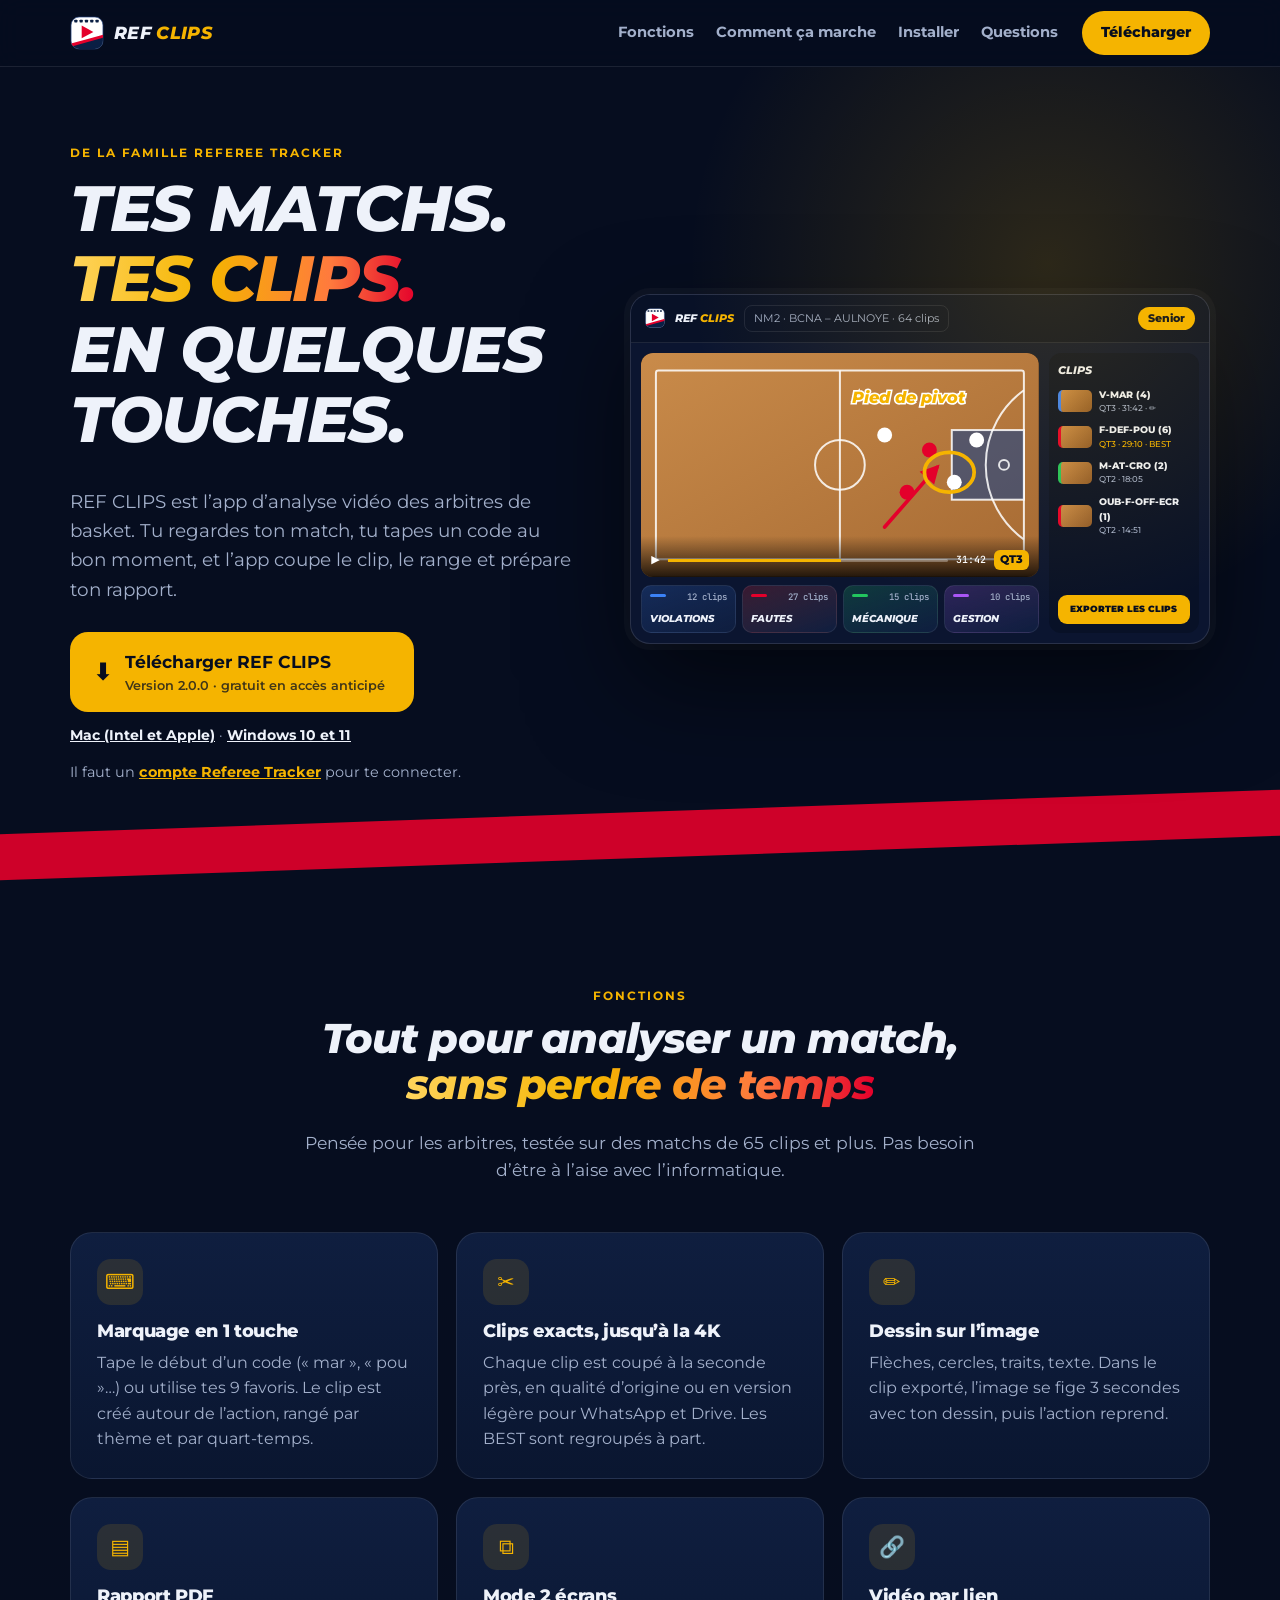
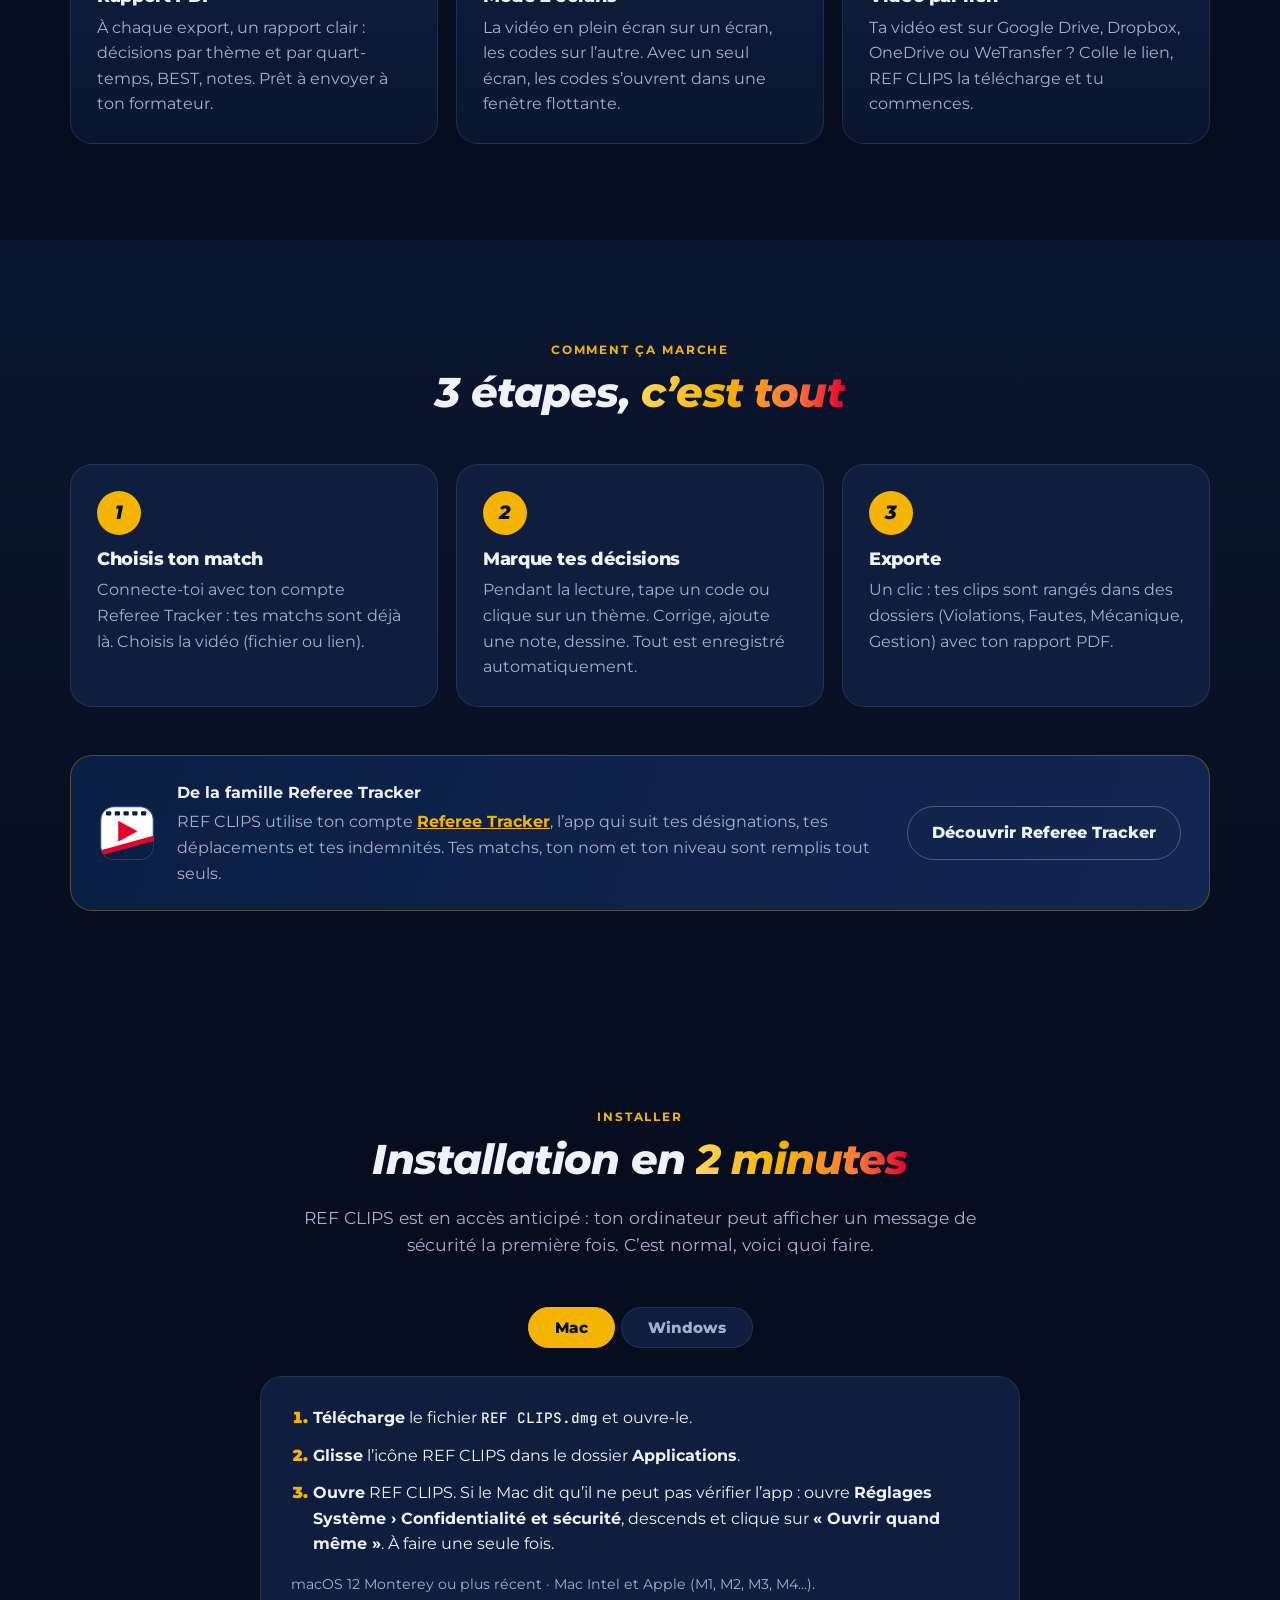
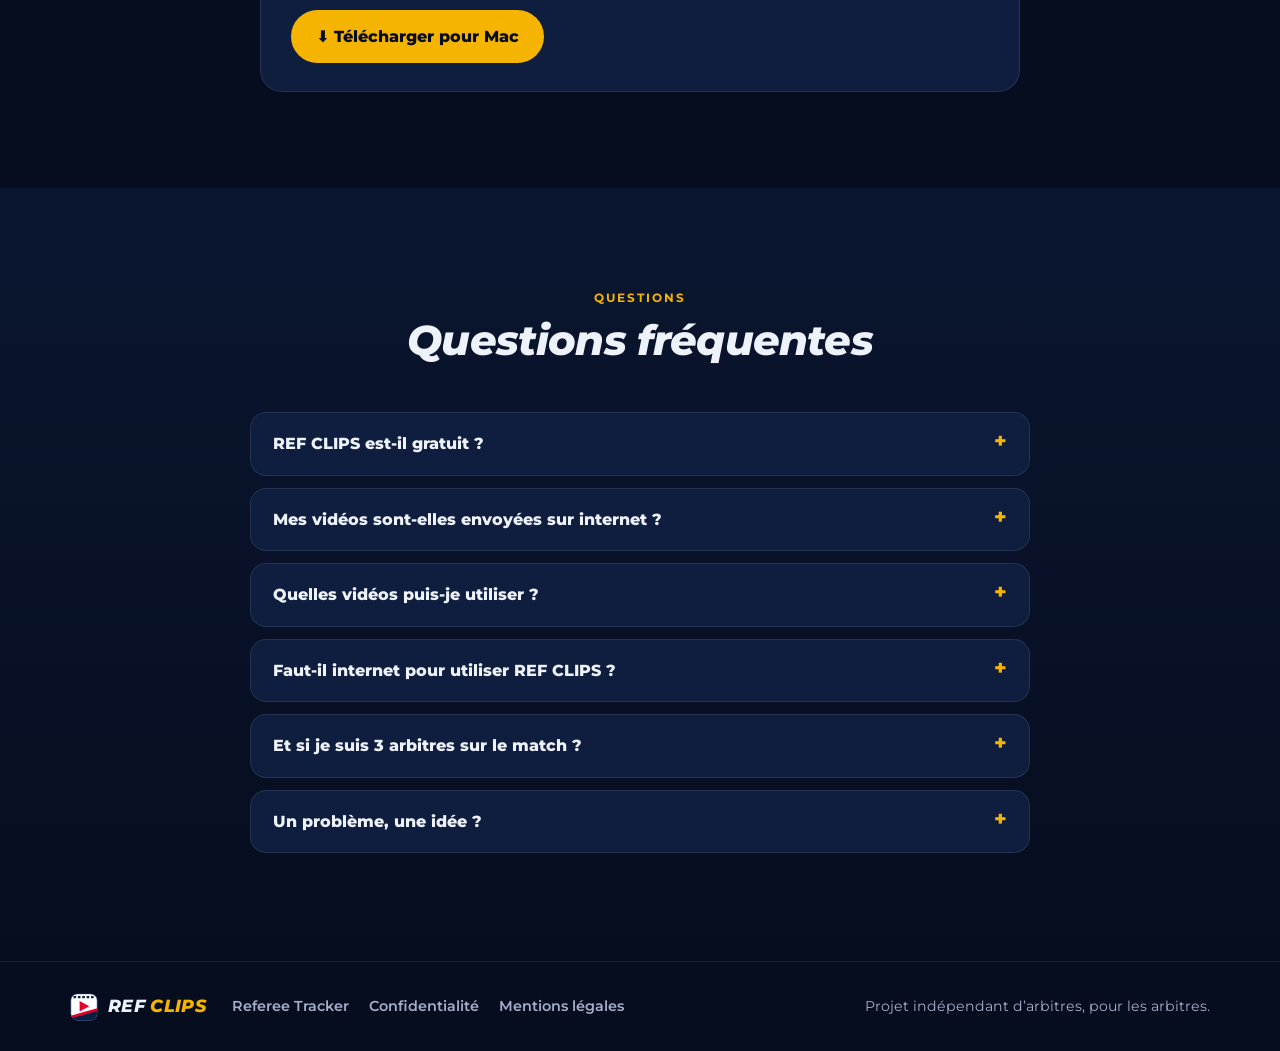
==== index.html @ b85946f3 "Site clips.referee-tracker.fr : présentation, téléchargement, aide à l'installation, questions Page " ====
<!doctype html>
<html lang="fr">
<head>
<meta charset="utf-8">
<meta name="viewport" content="width=device-width, initial-scale=1">
<title>REF CLIPS — l’analyse vidéo des arbitres de basket</title>
<meta name="description" content="REF CLIPS : l’app d’analyse vidéo pour les arbitres de basket. Marque tes décisions en quelques touches, coupe des clips exacts, dessine sur l’image et crée ton rapport PDF. Mac et Windows.">
<meta name="theme-color" content="#060D1F">
<link rel="canonical" href="https://clips.referee-tracker.fr/">
<link rel="icon" href="img/favicon-32.png" sizes="32x32" type="image/png">
<link rel="apple-touch-icon" href="img/icon-256.png">
<meta property="og:type" content="website">
<meta property="og:title" content="REF CLIPS — l’analyse vidéo des arbitres de basket">
<meta property="og:description" content="Marque tes décisions, coupe des clips exacts, dessine sur l’image, crée ton rapport PDF. Pour Mac et Windows.">
<meta property="og:url" content="https://clips.referee-tracker.fr/">
<meta property="og:image" content="https://clips.referee-tracker.fr/img/og.jpg">
<meta property="og:locale" content="fr_FR">
<meta name="twitter:card" content="summary_large_image">
<link rel="preload" href="fonts/montserrat-latin-900-normal.woff2" as="font" type="font/woff2" crossorigin>
<link rel="stylesheet" href="fonts/fonts.css">
<link rel="stylesheet" href="site.css?v=1">
<script type="application/ld+json">
{"@context":"https://schema.org","@type":"SoftwareApplication","name":"REF CLIPS","operatingSystem":"macOS 12+, Windows 10+","applicationCategory":"SportsApplication",
 "description":"Application d’analyse vidéo pour les arbitres de basket : marquage des décisions, clips, dessin sur l’image, rapport PDF.",
 "url":"https://clips.referee-tracker.fr/","publisher":{"@type":"Organization","name":"Referee Tracker","url":"https://www.referee-tracker.fr/"}}
</script>
</head>
<body>
<a class="skip" href="#contenu">Aller au contenu</a>

<header class="top">
  <div class="wrap top-in">
    <a class="brand" href="#"><img src="img/badge.svg" alt="" width="34" height="34"><span>REF <b>CLIPS</b></span></a>
    <nav class="nav" aria-label="Menu">
      <a href="#fonctions">Fonctions</a><a href="#comment">Comment ça marche</a><a href="#installer">Installer</a><a href="#questions">Questions</a>
    </nav>
    <a class="btn sm gold" href="#telecharger">Télécharger</a>
  </div>
</header>

<main id="contenu">
  <!-- Héros -->
  <section class="hero">
    <div class="wrap hero-in">
      <div class="hero-txt">
        <span class="eyebrow">De la famille Referee Tracker</span>
        <h1>Tes matchs.<br><span class="grad">Tes clips.</span><br>En quelques touches.</h1>
        <p class="lead">REF CLIPS est l’app d’analyse vidéo des arbitres de basket. Tu regardes ton match, tu tapes un code au bon moment, et l’app coupe le clip, le range et prépare ton rapport.</p>
        <div class="cta" id="telecharger">
          <a class="btn gold big" data-dl="auto" href="#installer"><span class="ico" data-os-ico>⬇</span><span><b data-os-label>Télécharger REF CLIPS</b><small data-os-sub>Mac et Windows · gratuit en accès anticipé</small></span></a>
          <div class="cta-alt"><a data-dl="mac" href="#installer">Mac (Intel et Apple)</a> · <a data-dl="win" href="#installer">Windows 10 et 11</a></div>
        </div>
        <p class="note">Il faut un <a href="https://www.referee-tracker.fr/" rel="noopener">compte Referee Tracker</a> pour te connecter.</p>
      </div>

      <!-- Aperçu de l'app (illustration en HTML, pas une capture) -->
      <div class="mock" aria-hidden="true">
        <div class="mk-bar"><img src="img/badge.svg" alt=""><b>REF <i>CLIPS</i></b><span class="mk-sel">NM2 · BCNA – AULNOYE · 64 clips</span><span class="grow"></span><span class="mk-lvl">Senior</span></div>
        <div class="mk-body">
          <div class="mk-left">
            <div class="mk-video">
              <svg viewBox="0 0 320 180" class="court">
                <defs><linearGradient id="parquet" x1="0" x2="1" y1="0" y2="1"><stop offset="0" stop-color="#C98B4A"/><stop offset="1" stop-color="#A66A33"/></linearGradient></defs>
                <rect width="320" height="180" fill="url(#parquet)"/>
                <g fill="none" stroke="#fff" stroke-opacity=".85" stroke-width="1.6">
                  <rect x="12" y="14" width="296" height="152" rx="2"/><line x1="160" y1="14" x2="160" y2="166"/><circle cx="160" cy="90" r="20"/>
                  <rect x="250" y="62" width="58" height="56" fill="#0A3D8F" fill-opacity=".55"/><path d="M308 30 A 74 74 0 0 0 308 150"/><circle cx="292" cy="90" r="4"/>
                </g>
                <g class="players"><circle cx="232" cy="78" r="6" fill="#E4002B"/><circle cx="252" cy="104" r="6" fill="#fff"/><circle cx="214" cy="112" r="6" fill="#E4002B"/><circle cx="270" cy="70" r="6" fill="#fff"/><circle cx="196" cy="66" r="6" fill="#fff"/></g>
                <g class="drawing" fill="none" stroke-linecap="round" stroke-width="3">
                  <path d="M196 140 L238 92" stroke="#E4002B"/><path d="M238 92 l-3 11 l-8 -7 z" fill="#E4002B" stroke="#E4002B"/>
                  <ellipse cx="248" cy="96" rx="20" ry="16" stroke="#F5B400"/>
                </g>
                <text x="170" y="40" class="mk-txt">Pied de pivot</text>
              </svg>
              <div class="mk-ctrl"><span>▶</span><i><b></b></i><span class="mono">31:42</span><span class="mk-qt">QT3</span></div>
            </div>
            <div class="mk-tiles">
              <div style="--c:#3B82F6"><small>12 clips</small>VIOLATIONS</div><div style="--c:#E4002B"><small>27 clips</small>FAUTES</div>
              <div style="--c:#22C55E"><small>15 clips</small>MÉCANIQUE</div><div style="--c:#A855F7"><small>10 clips</small>GESTION</div>
            </div>
          </div>
          <div class="mk-clips">
            <b>CLIPS</b>
            <div class="mk-clip"><i style="--c:#3B82F6"></i><span>V-MAR (4)<small>QT3 · 31:42 · ✏</small></span></div>
            <div class="mk-clip best"><i style="--c:#E4002B"></i><span>F-DEF-POU (6)<small>QT3 · 29:10 · BEST</small></span></div>
            <div class="mk-clip"><i style="--c:#22C55E"></i><span>M-AT-CRO (2)<small>QT2 · 18:05</small></span></div>
            <div class="mk-clip"><i style="--c:#E4002B"></i><span>OUB-F-OFF-ECR (1)<small>QT2 · 14:51</small></span></div>
            <div class="mk-exp">EXPORTER LES CLIPS</div>
          </div>
        </div>
      </div>
    </div>
  </section>

  <!-- Fonctions -->
  <section id="fonctions">
    <div class="wrap">
      <div class="head c"><span class="eyebrow">Fonctions</span><h2>Tout pour analyser un match, <span class="grad">sans perdre de temps</span></h2>
        <p>Pensée pour les arbitres, testée sur des matchs de 65 clips et plus. Pas besoin d’être à l’aise avec l’informatique.</p></div>
      <div class="grid">
        <article class="feat"><span class="fi">⌨</span><h3>Marquage en 1 touche</h3><p>Tape le début d’un code (« mar », « pou »…) ou utilise tes 9 favoris. Le clip est créé autour de l’action, rangé par thème et par quart-temps.</p></article>
        <article class="feat"><span class="fi">✂</span><h3>Clips exacts, jusqu’à la 4K</h3><p>Chaque clip est coupé à la seconde près, en qualité d’origine ou en version légère pour WhatsApp et Drive. Les BEST sont regroupés à part.</p></article>
        <article class="feat"><span class="fi">✏</span><h3>Dessin sur l’image</h3><p>Flèches, cercles, traits, texte. Dans le clip exporté, l’image se fige 3 secondes avec ton dessin, puis l’action reprend.</p></article>
        <article class="feat"><span class="fi">▤</span><h3>Rapport PDF</h3><p>À chaque export, un rapport clair : décisions par thème et par quart-temps, BEST, notes. Prêt à envoyer à ton formateur.</p></article>
        <article class="feat"><span class="fi">⧉</span><h3>Mode 2 écrans</h3><p>La vidéo en plein écran sur un écran, les codes sur l’autre. Avec un seul écran, les codes s’ouvrent dans une fenêtre flottante.</p></article>
        <article class="feat"><span class="fi">🔗</span><h3>Vidéo par lien</h3><p>Ta vidéo est sur Google Drive, Dropbox, OneDrive ou WeTransfer ? Colle le lien, REF CLIPS la télécharge et tu commences.</p></article>
      </div>
    </div>
  </section>

  <!-- Comment ça marche -->
  <section id="comment" class="alt">
    <div class="wrap">
      <div class="head c"><span class="eyebrow">Comment ça marche</span><h2>3 étapes, <span class="grad">c’est tout</span></h2></div>
      <ol class="steps">
        <li><b>1</b><h3>Choisis ton match</h3><p>Connecte-toi avec ton compte Referee Tracker : tes matchs sont déjà là. Choisis la vidéo (fichier ou lien).</p></li>
        <li><b>2</b><h3>Marque tes décisions</h3><p>Pendant la lecture, tape un code ou clique sur un thème. Corrige, ajoute une note, dessine. Tout est enregistré automatiquement.</p></li>
        <li><b>3</b><h3>Exporte</h3><p>Un clic : tes clips sont rangés dans des dossiers (Violations, Fautes, Mécanique, Gestion) avec ton rapport PDF.</p></li>
      </ol>
      <div class="rt-band">
        <img src="img/badge.svg" alt="">
        <div><b>De la famille Referee Tracker</b><p>REF CLIPS utilise ton compte <a href="https://www.referee-tracker.fr/" rel="noopener">Referee Tracker</a>, l’app qui suit tes désignations, tes déplacements et tes indemnités. Tes matchs, ton nom et ton niveau sont remplis tout seuls.</p></div>
        <a class="btn line" href="https://www.referee-tracker.fr/" rel="noopener">Découvrir Referee Tracker</a>
      </div>
    </div>
  </section>

  <!-- Installer -->
  <section id="installer">
    <div class="wrap">
      <div class="head c"><span class="eyebrow">Installer</span><h2>Installation en <span class="grad">2 minutes</span></h2>
        <p>REF CLIPS est en accès anticipé : ton ordinateur peut afficher un message de sécurité la première fois. C’est normal, voici quoi faire.</p></div>
      <div class="os-tabs" role="tablist">
        <button role="tab" data-os="mac" class="on">Mac</button><button role="tab" data-os="win">Windows</button>
      </div>
      <div class="os-pane" data-pane="mac">
        <ol class="howto">
          <li><b>Télécharge</b> le fichier <span class="mono">REF CLIPS.dmg</span> et ouvre-le.</li>
          <li><b>Glisse</b> l’icône REF CLIPS dans le dossier <b>Applications</b>.</li>
          <li><b>Ouvre</b> REF CLIPS. Si le Mac dit qu’il ne peut pas vérifier l’app : ouvre <b>Réglages Système › Confidentialité et sécurité</b>, descends et clique sur <b>« Ouvrir quand même »</b>. À faire une seule fois.</li>
        </ol>
        <p class="muted small">macOS 12 Monterey ou plus récent · Mac Intel et Apple (M1, M2, M3, M4…).</p>
        <a class="btn gold" data-dl="mac" href="#installer">⬇ Télécharger pour Mac</a>
      </div>
      <div class="os-pane" data-pane="win" hidden>
        <ol class="howto">
          <li><b>Télécharge</b> le fichier <span class="mono">REF CLIPS Setup.exe</span> et ouvre-le.</li>
          <li>Si Windows affiche <b>« Windows a protégé votre ordinateur »</b> : clique sur <b>Informations complémentaires</b>, puis <b>Exécuter quand même</b>.</li>
          <li>L’installation se fait toute seule. REF CLIPS apparaît sur ton bureau.</li>
        </ol>
        <p class="muted small">Windows 10 et 11 (64 bits).</p>
        <a class="btn gold" data-dl="win" href="#installer">⬇ Télécharger pour Windows</a>
      </div>
    </div>
  </section>

  <!-- Questions -->
  <section id="questions" class="alt">
    <div class="wrap narrow">
      <div class="head c"><span class="eyebrow">Questions</span><h2>Questions fréquentes</h2></div>
      <details><summary>REF CLIPS est-il gratuit ?</summary><p>Oui, pendant l’accès anticipé, pour tous les arbitres qui ont un compte Referee Tracker.</p></details>
      <details><summary>Mes vidéos sont-elles envoyées sur internet ?</summary><p>Non. Tes vidéos, tes clips, tes notes et tes rapports restent sur ton ordinateur. Si tu l’acceptes, REF CLIPS envoie seulement des statistiques d’utilisation (temps, nombre de clips, version…) pour améliorer l’app. Tout est détaillé dans la <a href="https://app.referee-tracker.fr/confidentialite.html" rel="noopener">politique de confidentialité</a>.</p></details>
      <details><summary>Quelles vidéos puis-je utiliser ?</summary><p>Les fichiers des caméras, téléphones et plateformes de captation (MP4, MOV, MTS, AVI…), même en 4K, et les liens Google Drive, Dropbox, OneDrive, WeTransfer ou les liens directs. Un match en plusieurs fichiers fonctionne aussi. YouTube ne permet pas de télécharger ses vidéos : demande le fichier au club.</p></details>
      <details><summary>Faut-il internet pour utiliser REF CLIPS ?</summary><p>Seulement pour te connecter et télécharger une vidéo par lien. L’analyse et l’export marchent hors ligne.</p></details>
      <details><summary>Et si je suis 3 arbitres sur le match ?</summary><p>Dans les réglages, choisis « 3 arbitres » : les codes de l’arbitre AC et le triple coup de sifflet apparaissent. Tu peux aussi indiquer quel arbitre est concerné par chaque clip.</p></details>
      <details><summary>Un problème, une idée ?</summary><p>Dans REF CLIPS, menu <b>⋯ › Signaler un problème</b> : ton message arrive directement à l’équipe.</p></details>
    </div>
  </section>
</main>

<footer class="foot">
  <div class="wrap foot-in">
    <div class="brand"><img src="img/badge.svg" alt="" width="28" height="28"><span>REF <b>CLIPS</b></span></div>
    <nav aria-label="Liens">
      <a href="https://www.referee-tracker.fr/" rel="noopener">Referee Tracker</a>
      <a href="https://app.referee-tracker.fr/confidentialite.html" rel="noopener">Confidentialité</a>
      <a href="https://app.referee-tracker.fr/mentions-legales.html" rel="noopener">Mentions légales</a>
    </nav>
    <span class="muted small">Projet indépendant d’arbitres, pour les arbitres.</span>
  </div>
</footer>
<script src="site.js?v=1"></script>
</body>
</html>
---- fonts/fonts.css ----
/* Polices embarquées : l'app fonctionne hors ligne. Montserrat + JetBrains Mono (licence OFL). */
@font-face{font-family:"Montserrat";font-weight:400;font-display:swap;src:url("montserrat-latin-400-normal.woff2") format("woff2")}
@font-face{font-family:"Montserrat";font-weight:500;font-display:swap;src:url("montserrat-latin-500-normal.woff2") format("woff2")}
@font-face{font-family:"Montserrat";font-weight:600;font-display:swap;src:url("montserrat-latin-600-normal.woff2") format("woff2")}
@font-face{font-family:"Montserrat";font-weight:700;font-display:swap;src:url("montserrat-latin-700-normal.woff2") format("woff2")}
@font-face{font-family:"Montserrat";font-weight:800;font-display:swap;src:url("montserrat-latin-800-normal.woff2") format("woff2")}
@font-face{font-family:"JetBrains Mono";font-weight:500;font-display:swap;src:url("jetbrains-mono-latin-500-normal.woff2") format("woff2")}
@font-face{font-family:"Montserrat";font-weight:900;font-display:swap;src:url("montserrat-latin-900-normal.woff2") format("woff2")}
@font-face{font-family:"Montserrat";font-style:italic;font-weight:800 900;font-display:swap;src:url("montserrat-latin-800-italic.woff2") format("woff2")}
---- site.css ----
/* REF CLIPS — site. Même univers que Referee Tracker (Famille RT) : fond nuit, or, rouge, Montserrat. Vanilla CSS. */
:root{
  --bg:#060D1F;--bg2:#0A1630;--card:#0F1E3F;--card2:#132650;--line:rgba(255,255,255,.09);
  --text:#EEF2FA;--muted:#A3B0CB;--gold:#F5B400;--gold2:#FFD45C;--red:#E4002B;
  --font:"Montserrat",system-ui,-apple-system,"Segoe UI",Roboto,sans-serif;--mono:"JetBrains Mono",ui-monospace,Menlo,monospace;
  --max:1180px;--r:22px;color-scheme:dark
}
*{box-sizing:border-box}
html{scroll-behavior:smooth;-webkit-text-size-adjust:100%}
body{margin:0;background:var(--bg);color:var(--text);font:400 16px/1.6 var(--font);overflow-x:hidden}
img{max-width:100%;display:block}
a{color:inherit}
:focus-visible{outline:3px solid var(--gold);outline-offset:3px;border-radius:6px}
.skip{position:absolute;left:-999px;top:8px;background:var(--gold);color:#000;padding:8px 14px;border-radius:8px;z-index:99}
.skip:focus{left:8px}
.wrap{max-width:var(--max);margin:0 auto;padding:0 20px}
.wrap.narrow{max-width:820px}
.eyebrow{display:inline-block;font:700 12px/1 var(--font);letter-spacing:.16em;text-transform:uppercase;color:var(--gold);margin-bottom:14px}
h1,h2,h3{line-height:1.1;margin:0 0 .5em;letter-spacing:-.02em}
h1{font-size:clamp(2.3rem,5vw,4rem);font-weight:900;font-style:italic;text-transform:uppercase}
h2{font-size:clamp(1.7rem,3.6vw,2.6rem);font-weight:900;font-style:italic}
h3{font-size:1.12rem;font-weight:800}
p{margin:0 0 1em}
.muted{color:var(--muted)}.small{font-size:.88rem}.mono{font-family:var(--mono);font-size:.9em}
.grad{background:linear-gradient(92deg,var(--gold2),var(--gold) 40%,#FF7A3D 75%,var(--red));-webkit-background-clip:text;background-clip:text;color:transparent}
section{padding:96px 0;position:relative}
section.alt{background:linear-gradient(180deg,var(--bg2),var(--bg))}
.head{max-width:720px;margin-bottom:48px}
.head.c{margin-inline:auto;text-align:center}
.head p{color:var(--muted);font-size:1.08rem}
.grow{flex:1}

/* boutons */
.btn{display:inline-flex;align-items:center;gap:12px;border-radius:999px;padding:13px 24px;font-weight:800;text-decoration:none;border:1px solid transparent;transition:transform .15s,filter .15s,border-color .15s}
.btn:hover{transform:translateY(-1px);filter:brightness(1.06)}
.btn.gold{background:var(--gold);color:#060D1F}
.btn.line{border-color:rgba(255,255,255,.25)}.btn.line:hover{border-color:var(--gold)}
.btn.sm{padding:9px 18px;font-size:.9rem}
.btn.big{padding:15px 28px 15px 22px;border-radius:18px;text-align:left}
.btn.big .ico{font-size:1.5rem}
.btn.big b{display:block;font-size:1.08rem}.btn.big small{display:block;font-weight:600;font-size:.8rem;opacity:.75}

/* en-tête */
.top{position:sticky;top:0;z-index:20;background:rgba(6,13,31,.82);backdrop-filter:blur(12px);border-bottom:1px solid var(--line)}
.top-in{display:flex;align-items:center;gap:24px;height:66px}
.brand{display:flex;align-items:center;gap:10px;text-decoration:none;font-weight:900;font-style:italic;font-size:1.1rem;letter-spacing:.02em}
.brand b{color:var(--gold)}
.nav{display:flex;gap:22px;margin-left:auto}
.nav a{text-decoration:none;color:var(--muted);font-weight:700;font-size:.92rem}.nav a:hover{color:var(--text)}

/* héros */
.hero{padding:72px 0 88px;overflow:hidden}
.hero::before{content:"";position:absolute;inset:-20% -10% auto auto;width:720px;height:720px;background:radial-gradient(closest-side,rgba(245,180,0,.16),transparent);pointer-events:none}
.hero::after{content:"";position:absolute;left:-10%;right:-10%;bottom:28px;height:46px;background:var(--red);transform:rotate(-2deg);opacity:.9;z-index:-1}
.hero-in{display:grid;grid-template-columns:1fr 1.15fr;gap:56px;align-items:center}
.lead{font-size:1.15rem;color:var(--muted);max-width:540px}
.cta{margin:28px 0 14px}
.cta-alt{margin-top:12px;font-size:.88rem;color:var(--muted)}.cta-alt a{color:var(--text);font-weight:700}
.note{font-size:.9rem;color:var(--muted)}.note a{color:var(--gold);font-weight:700}

/* aperçu de l'app */
.mock{background:#0B1530;border:1px solid rgba(255,255,255,.12);border-radius:20px;box-shadow:0 40px 100px rgba(0,0,0,.55),0 0 0 6px rgba(255,255,255,.03);overflow:hidden;font-size:11px}
.mk-bar{display:flex;align-items:center;gap:10px;padding:10px 14px;border-bottom:1px solid var(--line);background:#081127}
.mk-bar img{width:20px;height:20px}.mk-bar b{font-style:italic;font-weight:900}.mk-bar b i{color:var(--gold)}
.mk-sel{border:1px solid var(--line);border-radius:8px;padding:4px 9px;color:var(--muted);white-space:nowrap}
.mk-lvl{background:var(--gold);color:#060D1F;font-weight:800;border-radius:999px;padding:3px 10px}
.mk-body{display:grid;grid-template-columns:1fr 150px;gap:10px;padding:10px}
.mk-video{position:relative;border-radius:12px;overflow:hidden;background:#000}
.court{display:block;width:100%;height:auto}
.mk-txt{font:italic 900 13px var(--font);fill:#F5B400;stroke:#fff;stroke-width:2.6px;paint-order:stroke}
.drawing path:first-child{stroke-dasharray:70;stroke-dashoffset:70;animation:trace 1.2s .6s ease forwards}
.drawing ellipse{stroke-dasharray:120;stroke-dashoffset:120;animation:trace 1s 1.6s ease forwards}
.drawing path:last-child,.mk-txt{opacity:0;animation:show .3s 1.7s forwards}
@keyframes trace{to{stroke-dashoffset:0}}@keyframes show{to{opacity:1}}
.mk-ctrl{position:absolute;left:0;right:0;bottom:0;display:flex;align-items:center;gap:8px;padding:14px 10px 7px;background:linear-gradient(transparent,rgba(0,0,0,.8));color:#fff}
.mk-ctrl i{flex:1;height:3px;background:rgba(255,255,255,.3);border-radius:2px}.mk-ctrl i b{display:block;width:62%;height:100%;background:var(--gold)}
.mk-qt{background:var(--gold);color:#060D1F;font-weight:800;border-radius:6px;padding:1px 6px}
.mk-tiles{display:grid;grid-template-columns:repeat(4,1fr);gap:6px;margin-top:8px}
.mk-tiles div{background:linear-gradient(160deg,color-mix(in srgb,var(--c) 22%,transparent),var(--card));border:1px solid rgba(255,255,255,.08);border-radius:10px;padding:8px;font-weight:900;font-style:italic;font-size:10px;line-height:1.1}
.mk-tiles small{display:block;font:500 9px var(--mono);color:var(--muted);font-style:normal;margin-bottom:10px;text-align:right}
.mk-tiles div::before{content:"";display:block;width:16px;height:3px;border-radius:2px;background:var(--c);margin-bottom:-6px}
.mk-clips{background:#081127;border-radius:12px;padding:9px;display:flex;flex-direction:column;gap:7px}
.mk-clips>b{font-style:italic;font-weight:900}
.mk-clip{display:flex;gap:7px;align-items:center;font-weight:800;font-size:9.5px}
.mk-clip i{width:34px;height:22px;border-radius:5px;background:linear-gradient(135deg,#C98B4A,#8E5A2B);border-left:3px solid var(--c);flex-shrink:0}
.mk-clip small{display:block;font-weight:500;color:var(--muted);font-size:8.5px}
.mk-clip.best small{color:var(--gold)}
.mk-exp{margin-top:auto;background:var(--gold);color:#060D1F;font-weight:900;text-align:center;border-radius:9px;padding:7px 4px;font-size:9px}

/* fonctions */
.grid{display:grid;grid-template-columns:repeat(3,1fr);gap:18px}
.feat{background:linear-gradient(180deg,var(--card),var(--bg2));border:1px solid var(--line);border-radius:var(--r);padding:26px}
.feat p{color:var(--muted);margin:0}
.fi{display:grid;place-items:center;width:46px;height:46px;border-radius:14px;background:rgba(245,180,0,.12);color:var(--gold);font-size:1.3rem;margin-bottom:16px}

/* étapes */
.steps{list-style:none;padding:0;margin:0 0 48px;display:grid;grid-template-columns:repeat(3,1fr);gap:18px;counter-reset:s}
.steps li{background:var(--card);border:1px solid var(--line);border-radius:var(--r);padding:26px}
.steps li>b{display:grid;place-items:center;width:44px;height:44px;border-radius:50%;background:var(--gold);color:#060D1F;font-weight:900;font-style:italic;font-size:1.2rem;margin-bottom:14px}
.steps p{color:var(--muted);margin:0}
.rt-band{display:flex;align-items:center;gap:22px;background:linear-gradient(110deg,#0A1F44,#132650);border:1px solid rgba(245,180,0,.3);border-radius:var(--r);padding:24px 28px}
.rt-band img{width:56px;height:56px;flex-shrink:0}
.rt-band p{color:var(--muted);margin:4px 0 0}.rt-band a:not(.btn){color:var(--gold);font-weight:700}
.rt-band .btn{flex-shrink:0;white-space:nowrap}

/* installer */
.os-tabs{display:flex;justify-content:center;gap:6px;margin-bottom:28px}
.os-tabs button{font:800 .95rem var(--font);color:var(--muted);background:var(--card);border:1px solid var(--line);border-radius:999px;padding:10px 26px;cursor:pointer}
.os-tabs button.on{background:var(--gold);color:#060D1F;border-color:var(--gold)}
.os-pane{max-width:760px;margin:0 auto;background:var(--card);border:1px solid var(--line);border-radius:var(--r);padding:28px 30px}
.howto{margin:0 0 16px;padding-left:22px}.howto li{margin-bottom:12px}.howto li::marker{color:var(--gold);font-weight:900}

/* questions */
details{background:var(--card);border:1px solid var(--line);border-radius:16px;padding:18px 22px;margin-bottom:12px}
summary{font-weight:800;cursor:pointer;list-style:none;display:flex;justify-content:space-between;gap:16px}
summary::-webkit-details-marker{display:none}
summary::after{content:"+";color:var(--gold);font-size:1.3rem;line-height:1}
details[open] summary::after{content:"−"}
details p{color:var(--muted);margin:12px 0 0}details a{color:var(--gold)}

/* pied */
.foot{border-top:1px solid var(--line);padding:30px 0}
.foot-in{display:flex;align-items:center;gap:26px;flex-wrap:wrap}
.foot nav{display:flex;gap:20px;flex-wrap:wrap}.foot nav a{color:var(--muted);text-decoration:none;font-weight:600;font-size:.9rem}.foot nav a:hover{color:var(--text)}
.foot .small{margin-left:auto}

@media (max-width:980px){
  .hero-in{grid-template-columns:1fr}.grid,.steps{grid-template-columns:1fr 1fr}.nav{display:none}
  .rt-band{flex-direction:column;align-items:flex-start}
}
@media (max-width:620px){
  section{padding:68px 0}.grid,.steps{grid-template-columns:1fr}
  .mk-body{grid-template-columns:1fr}.mk-clips{display:none}.mk-sel{display:none}
  .foot .small{margin-left:0}
}
@media (prefers-reduced-motion:reduce){*{animation:none!important;transition:none!important}.drawing *,.mk-txt{opacity:1;stroke-dashoffset:0}}
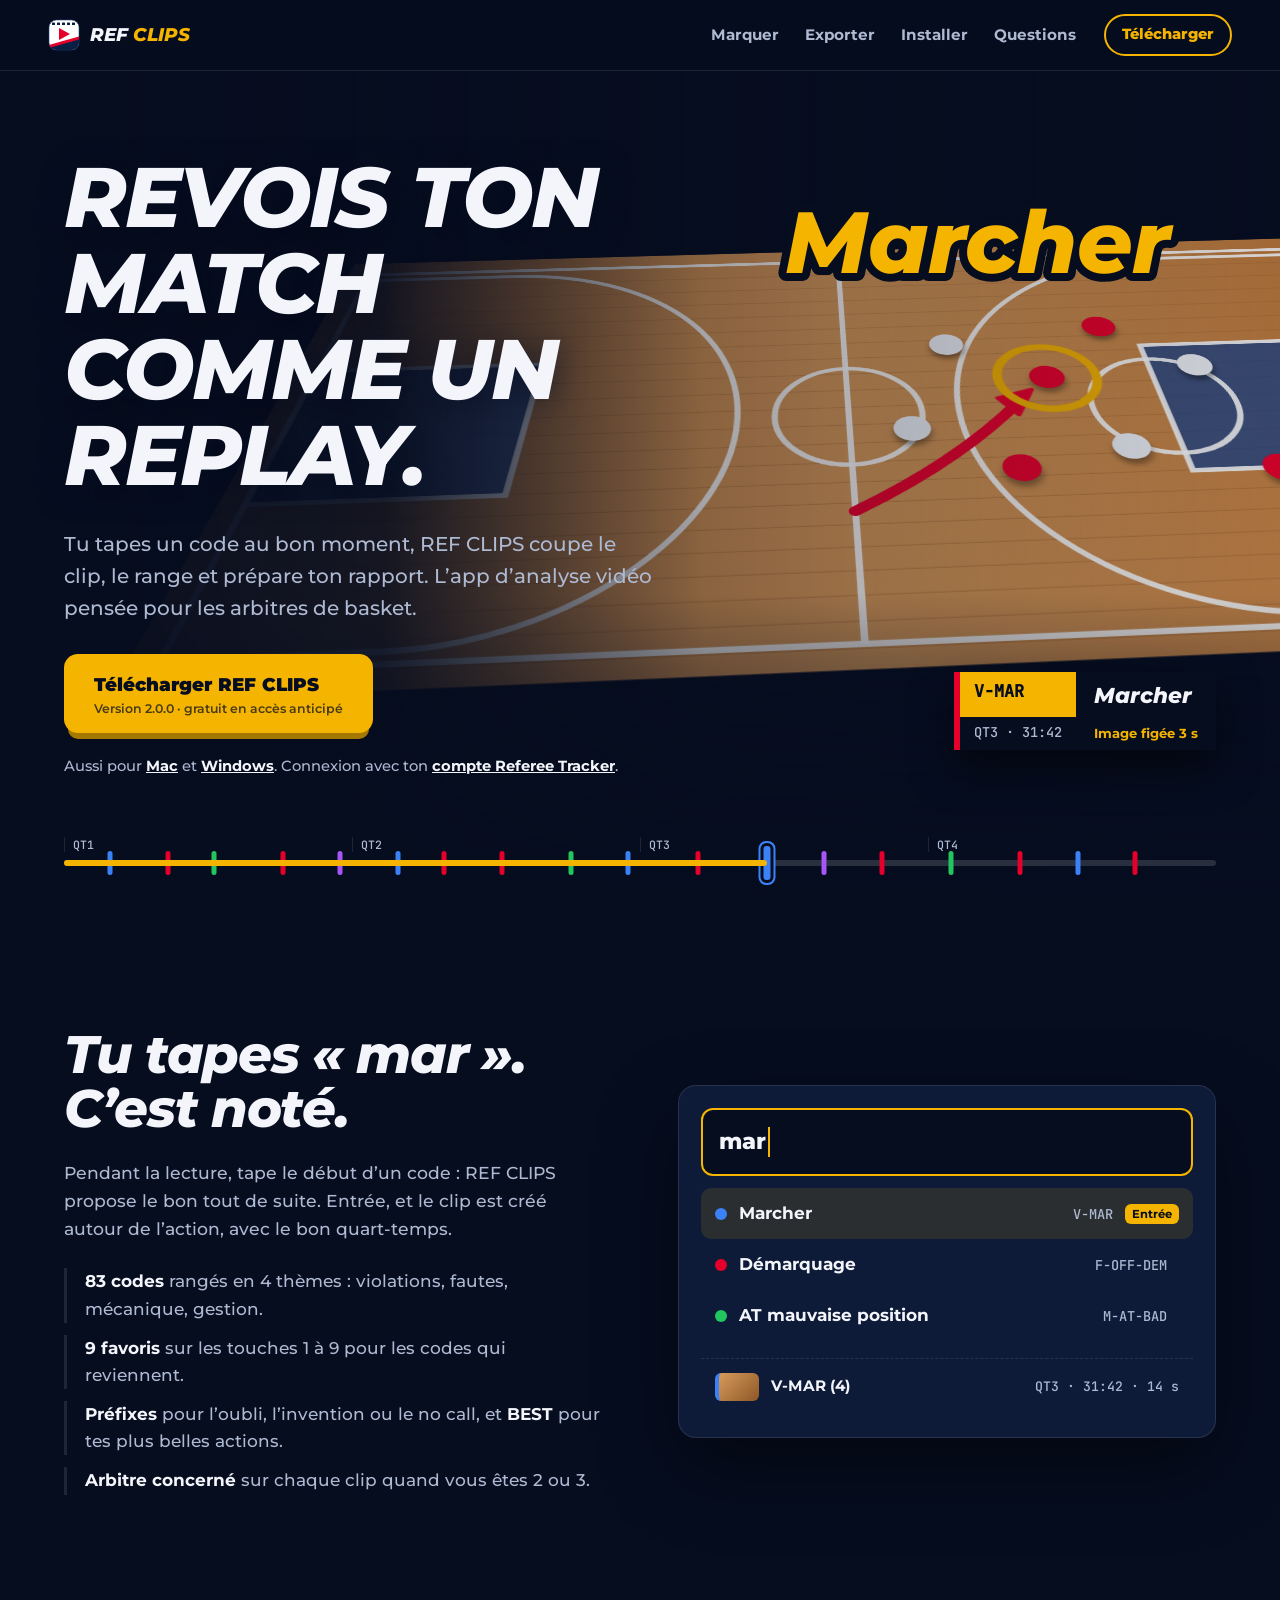
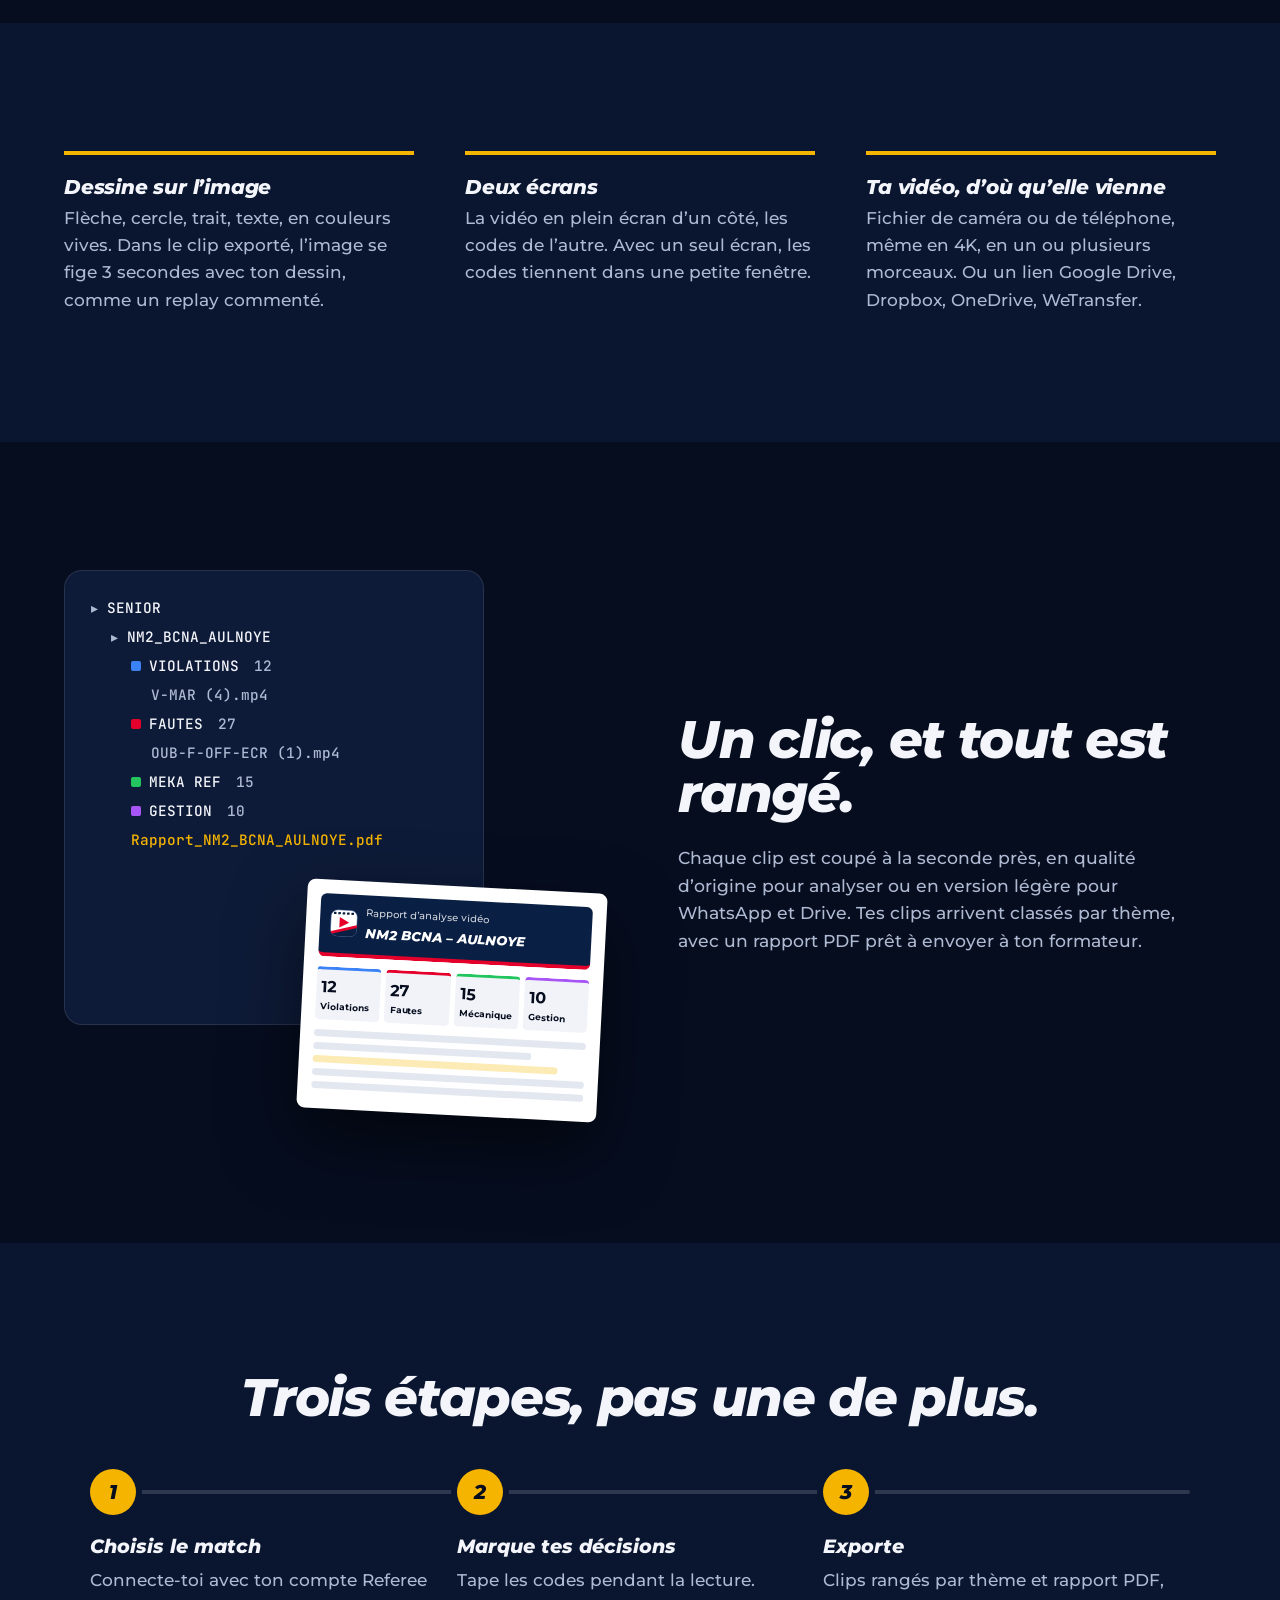
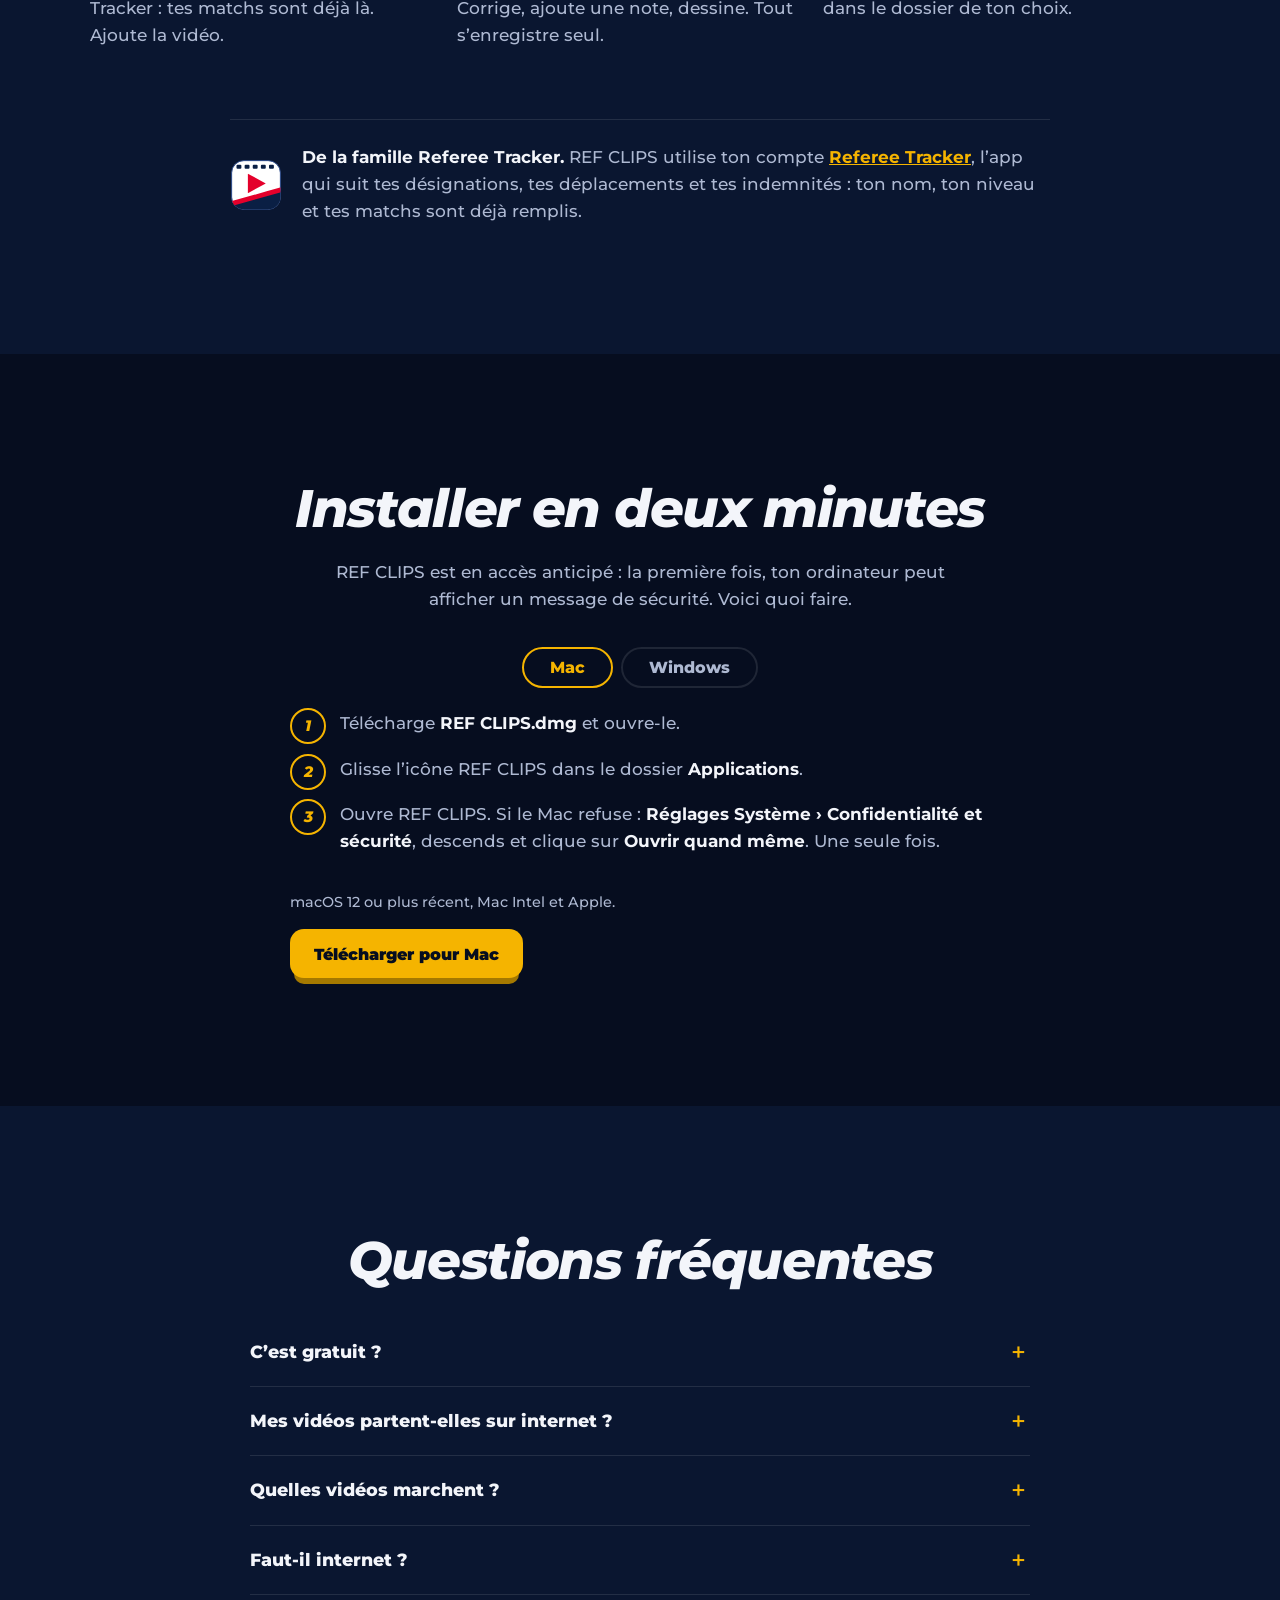
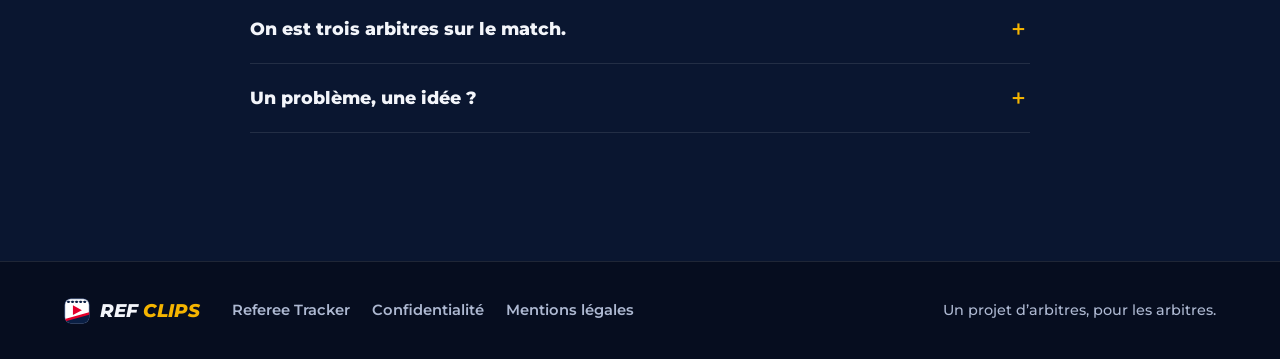
==== commit a5290be1: "Site refait : le replay d'un match (terrain vu par la caméra, dessin d'arbitre, bandeau télé, barre " ====
--- a/index.html
+++ b/index.html
@@ -11,14 +11,14 @@
 <link rel="apple-touch-icon" href="img/icon-256.png">
 <meta property="og:type" content="website">
 <meta property="og:title" content="REF CLIPS — l’analyse vidéo des arbitres de basket">
-<meta property="og:description" content="Marque tes décisions, coupe des clips exacts, dessine sur l’image, crée ton rapport PDF. Pour Mac et Windows.">
+<meta property="og:description" content="Revois ton match comme un replay : marque tes décisions, coupe des clips, dessine sur l’image, crée ton rapport. Mac et Windows.">
 <meta property="og:url" content="https://clips.referee-tracker.fr/">
 <meta property="og:image" content="https://clips.referee-tracker.fr/img/og.jpg">
 <meta property="og:locale" content="fr_FR">
 <meta name="twitter:card" content="summary_large_image">
 <link rel="preload" href="fonts/montserrat-latin-900-normal.woff2" as="font" type="font/woff2" crossorigin>
 <link rel="stylesheet" href="fonts/fonts.css">
-<link rel="stylesheet" href="site.css?v=1">
+<link rel="stylesheet" href="site.css?v=3">
 <script type="application/ld+json">
 {"@context":"https://schema.org","@type":"SoftwareApplication","name":"REF CLIPS","operatingSystem":"macOS 12+, Windows 10+","applicationCategory":"SportsApplication",
  "description":"Application d’analyse vidéo pour les arbitres de basket : marquage des décisions, clips, dessin sur l’image, rapport PDF.",
@@ -29,157 +29,204 @@
 <a class="skip" href="#contenu">Aller au contenu</a>
 
 <header class="top">
-  <div class="wrap top-in">
-    <a class="brand" href="#"><img src="img/badge.svg" alt="" width="34" height="34"><span>REF <b>CLIPS</b></span></a>
-    <nav class="nav" aria-label="Menu">
-      <a href="#fonctions">Fonctions</a><a href="#comment">Comment ça marche</a><a href="#installer">Installer</a><a href="#questions">Questions</a>
-    </nav>
-    <a class="btn sm gold" href="#telecharger">Télécharger</a>
-  </div>
+  <a class="brand" href="#"><img src="img/badge.svg" alt="" width="32" height="32"><span>REF<b>CLIPS</b></span></a>
+  <nav class="nav" aria-label="Menu"><a href="#marquer">Marquer</a><a href="#exporter">Exporter</a><a href="#installer">Installer</a><a href="#questions">Questions</a></nav>
+  <a class="btn-top" href="#telecharger">Télécharger</a>
 </header>
 
 <main id="contenu">
-  <!-- Héros -->
-  <section class="hero">
-    <div class="wrap hero-in">
-      <div class="hero-txt">
-        <span class="eyebrow">De la famille Referee Tracker</span>
-        <h1>Tes matchs.<br><span class="grad">Tes clips.</span><br>En quelques touches.</h1>
-        <p class="lead">REF CLIPS est l’app d’analyse vidéo des arbitres de basket. Tu regardes ton match, tu tapes un code au bon moment, et l’app coupe le clip, le range et prépare ton rapport.</p>
-        <div class="cta" id="telecharger">
-          <a class="btn gold big" data-dl="auto" href="#installer"><span class="ico" data-os-ico>⬇</span><span><b data-os-label>Télécharger REF CLIPS</b><small data-os-sub>Mac et Windows · gratuit en accès anticipé</small></span></a>
-          <div class="cta-alt"><a data-dl="mac" href="#installer">Mac (Intel et Apple)</a> · <a data-dl="win" href="#installer">Windows 10 et 11</a></div>
-        </div>
-        <p class="note">Il faut un <a href="https://www.referee-tracker.fr/" rel="noopener">compte Referee Tracker</a> pour te connecter.</p>
+
+<!-- Le replay : terrain vu par la caméra, dessin d'arbitre, bandeau télé, barre de temps du match -->
+<section class="replay" aria-label="REF CLIPS en un coup d’œil">
+  <div class="stage" aria-hidden="true">
+    <div class="cam">
+      <svg class="court" viewBox="0 0 940 500">
+        <defs>
+          <linearGradient id="wood" x1="0" x2="1"><stop offset="0" stop-color="#B9773C"/><stop offset=".5" stop-color="#D69A5C"/><stop offset="1" stop-color="#B9773C"/></linearGradient>
+          <pattern id="planks" width="940" height="22" patternUnits="userSpaceOnUse"><rect width="940" height="22" fill="url(#wood)"/><line x1="0" y1="21.5" x2="940" y2="21.5" stroke="#8E5726" stroke-opacity=".35"/></pattern>
+        </defs>
+        <rect width="940" height="500" fill="url(#planks)"/>
+        <g fill="none" stroke="#fff" stroke-width="5" stroke-opacity=".92">
+          <rect x="20" y="20" width="900" height="460"/><line x1="470" y1="20" x2="470" y2="480"/><circle cx="470" cy="250" r="60"/>
+          <path d="M920 30 h-140 a 220 220 0 0 0 0 440 h140"/><rect x="730" y="170" width="190" height="160" fill="#0A3D8F" fill-opacity=".7"/><circle cx="730" cy="250" r="60"/>
+          <path d="M20 30 h140 a 220 220 0 0 1 0 440 h-140"/><rect x="20" y="170" width="190" height="160" fill="#0A3D8F" fill-opacity=".7"/>
+          <path d="M880 210 a 40 40 0 0 0 0 80"/>
+        </g>
+        <circle cx="886" cy="250" r="9" fill="none" stroke="#E4002B" stroke-width="5"/>
+        <g class="pl"><circle cx="640" cy="210" r="15" fill="#E4002B"/><circle cx="690" cy="300" r="15" fill="#F3F5FA"/><circle cx="600" cy="320" r="15" fill="#E4002B"/>
+          <circle cx="770" cy="200" r="15" fill="#F3F5FA"/><circle cx="560" cy="160" r="15" fill="#F3F5FA"/><circle cx="800" cy="330" r="15" fill="#E4002B"/>
+          <circle cx="520" cy="270" r="15" fill="#F3F5FA"/><circle cx="700" cy="140" r="15" fill="#E4002B"/></g>
+        <g class="tele-floor" fill="none" stroke-linecap="round" stroke-linejoin="round">
+          <path class="t-arrow" d="M470 360 C 520 330, 570 290, 612 240"/>
+          <path class="t-head" d="M624 226 l-30 10 l14 22 z"/>
+          <circle class="t-ring" cx="640" cy="210" r="42"/>
+        </g>
+      </svg>
+    </div>
+    <!-- Dessin de l'arbitre (en surimpression, comme à la télé) -->
+    <svg class="tele" viewBox="0 0 1000 560" preserveAspectRatio="xMidYMid slice">
+      <text class="t-word" x="590" y="170">Marcher</text>
+    </svg>
+    <div class="lower">
+      <span class="lt-code">V-MAR</span>
+      <span class="lt-name">Marcher</span>
+      <span class="lt-time">QT3 · 31:42</span>
+      <span class="lt-freeze">Image figée 3 s</span>
+    </div>
+  </div>
+
+  <div class="pitch">
+    <h1>Revois ton match comme un replay.</h1>
+    <p class="lead">Tu tapes un code au bon moment, REF CLIPS coupe le clip, le range et prépare ton rapport. L’app d’analyse vidéo pensée pour les arbitres de basket.</p>
+    <div class="cta" id="telecharger">
+      <a class="btn" data-dl="auto" href="#installer"><span data-os-label>Télécharger REF CLIPS</span><small data-os-sub>Mac et Windows · gratuit en accès anticipé</small></a>
+      <p class="cta-alt">Aussi pour <a data-dl="mac" href="#installer">Mac</a> et <a data-dl="win" href="#installer">Windows</a>. Connexion avec ton <a href="https://www.referee-tracker.fr/" rel="noopener">compte Referee Tracker</a>.</p>
+    </div>
+  </div>
+
+  <!-- La barre de temps du match : les repères sont des clips -->
+  <div class="timeline" aria-hidden="true">
+    <div class="tl-qt"><span>QT1</span><span>QT2</span><span>QT3</span><span>QT4</span></div>
+    <div class="tl-bar">
+      <i style="left:4%;--c:var(--viol)"></i><i style="left:9%;--c:var(--faute)"></i><i style="left:13%;--c:var(--meca)"></i><i style="left:19%;--c:var(--faute)"></i>
+      <i style="left:24%;--c:var(--gest)"></i><i style="left:29%;--c:var(--viol)"></i><i style="left:33%;--c:var(--faute)"></i><i style="left:38%;--c:var(--faute)"></i>
+      <i style="left:44%;--c:var(--meca)"></i><i style="left:49%;--c:var(--viol)"></i><i style="left:55%;--c:var(--faute)"></i><i class="now" style="left:61%;--c:var(--viol)"></i>
+      <i style="left:66%;--c:var(--gest)"></i><i style="left:71%;--c:var(--faute)"></i><i style="left:77%;--c:var(--meca)"></i><i style="left:83%;--c:var(--faute)"></i>
+      <i style="left:88%;--c:var(--viol)"></i><i style="left:93%;--c:var(--faute)"></i>
+      <b style="width:61%"></b>
+    </div>
+  </div>
+</section>
+
+<!-- Marquer -->
+<section id="marquer" class="band">
+  <div class="split">
+    <div class="copy">
+      <h2>Tu tapes « mar ». C’est noté.</h2>
+      <p>Pendant la lecture, tape le début d’un code : REF CLIPS propose le bon tout de suite. Entrée, et le clip est créé autour de l’action, avec le bon quart-temps.</p>
+      <ul class="facts">
+        <li><b>83 codes</b> rangés en 4 thèmes : violations, fautes, mécanique, gestion.</li>
+        <li><b>9 favoris</b> sur les touches 1 à 9 pour les codes qui reviennent.</li>
+        <li><b>Préfixes</b> pour l’oubli, l’invention ou le no call, et <b>BEST</b> pour tes plus belles actions.</li>
+        <li><b>Arbitre concerné</b> sur chaque clip quand vous êtes 2 ou 3.</li>
+      </ul>
+    </div>
+    <div class="search" aria-hidden="true">
+      <div class="s-field"><span class="s-typed">mar</span><span class="s-caret"></span></div>
+      <ol class="s-list">
+        <li class="on"><em style="--c:var(--viol)"></em><span>Marcher</span><code>V-MAR</code><kbd>Entrée</kbd></li>
+        <li><em style="--c:var(--faute)"></em><span>Démarquage</span><code>F-OFF-DEM</code></li>
+        <li><em style="--c:var(--meca)"></em><span>AT mauvaise position</span><code>M-AT-BAD</code></li>
+      </ol>
+      <div class="s-clip"><em style="--c:var(--viol)"></em><b>V-MAR (4)</b><span>QT3 · 31:42 · 14 s</span></div>
+    </div>
+  </div>
+</section>
+
+<!-- Dessiner + 2 écrans + lien : les autres gestes, sans cartes -->
+<section class="band alt">
+  <div class="rows">
+    <article class="row">
+      <h3>Dessine sur l’image</h3>
+      <p>Flèche, cercle, trait, texte, en couleurs vives. Dans le clip exporté, l’image se fige 3 secondes avec ton dessin, comme un replay commenté.</p>
+    </article>
+    <article class="row">
+      <h3>Deux écrans</h3>
+      <p>La vidéo en plein écran d’un côté, les codes de l’autre. Avec un seul écran, les codes tiennent dans une petite fenêtre.</p>
+    </article>
+    <article class="row">
+      <h3>Ta vidéo, d’où qu’elle vienne</h3>
+      <p>Fichier de caméra ou de téléphone, même en 4K, en un ou plusieurs morceaux. Ou un lien Google Drive, Dropbox, OneDrive, WeTransfer.</p>
+    </article>
+  </div>
+</section>
+
+<!-- Exporter : le résultat concret -->
+<section id="exporter" class="band">
+  <div class="split rev">
+    <div class="copy">
+      <h2>Un clic, et tout est rangé.</h2>
+      <p>Chaque clip est coupé à la seconde près, en qualité d’origine pour analyser ou en version légère pour WhatsApp et Drive. Tes clips arrivent classés par thème, avec un rapport PDF prêt à envoyer à ton formateur.</p>
+    </div>
+    <div class="out" aria-hidden="true">
+      <ul class="tree">
+        <li class="d">SENIOR</li>
+        <li class="d l2">NM2_BCNA_AULNOYE</li>
+        <li class="d l3" style="--c:var(--viol)">VIOLATIONS <i>12</i></li>
+        <li class="f l4">V-MAR (4).mp4</li>
+        <li class="d l3" style="--c:var(--faute)">FAUTES <i>27</i></li>
+        <li class="f l4">OUB-F-OFF-ECR (1).mp4</li>
+        <li class="d l3" style="--c:var(--meca)">MEKA REF <i>15</i></li>
+        <li class="d l3" style="--c:var(--gest)">GESTION <i>10</i></li>
+        <li class="f l3 pdf">Rapport_NM2_BCNA_AULNOYE.pdf</li>
+      </ul>
+      <div class="sheet">
+        <div class="sh-head"><img src="img/badge.svg" alt=""><span>Rapport d’analyse vidéo</span><b>NM2 BCNA – AULNOYE</b></div>
+        <div class="sh-cards"><span style="--c:var(--viol)"><b>12</b>Violations</span><span style="--c:var(--faute)"><b>27</b>Fautes</span><span style="--c:var(--meca)"><b>15</b>Mécanique</span><span style="--c:var(--gest)"><b>10</b>Gestion</span></div>
+        <div class="sh-lines"><i></i><i></i><i class="g"></i><i></i><i></i></div>
       </div>
-
-      <!-- Aperçu de l'app (illustration en HTML, pas une capture) -->
-      <div class="mock" aria-hidden="true">
-        <div class="mk-bar"><img src="img/badge.svg" alt=""><b>REF <i>CLIPS</i></b><span class="mk-sel">NM2 · BCNA – AULNOYE · 64 clips</span><span class="grow"></span><span class="mk-lvl">Senior</span></div>
-        <div class="mk-body">
-          <div class="mk-left">
-            <div class="mk-video">
-              <svg viewBox="0 0 320 180" class="court">
-                <defs><linearGradient id="parquet" x1="0" x2="1" y1="0" y2="1"><stop offset="0" stop-color="#C98B4A"/><stop offset="1" stop-color="#A66A33"/></linearGradient></defs>
-                <rect width="320" height="180" fill="url(#parquet)"/>
-                <g fill="none" stroke="#fff" stroke-opacity=".85" stroke-width="1.6">
-                  <rect x="12" y="14" width="296" height="152" rx="2"/><line x1="160" y1="14" x2="160" y2="166"/><circle cx="160" cy="90" r="20"/>
-                  <rect x="250" y="62" width="58" height="56" fill="#0A3D8F" fill-opacity=".55"/><path d="M308 30 A 74 74 0 0 0 308 150"/><circle cx="292" cy="90" r="4"/>
-                </g>
-                <g class="players"><circle cx="232" cy="78" r="6" fill="#E4002B"/><circle cx="252" cy="104" r="6" fill="#fff"/><circle cx="214" cy="112" r="6" fill="#E4002B"/><circle cx="270" cy="70" r="6" fill="#fff"/><circle cx="196" cy="66" r="6" fill="#fff"/></g>
-                <g class="drawing" fill="none" stroke-linecap="round" stroke-width="3">
-                  <path d="M196 140 L238 92" stroke="#E4002B"/><path d="M238 92 l-3 11 l-8 -7 z" fill="#E4002B" stroke="#E4002B"/>
-                  <ellipse cx="248" cy="96" rx="20" ry="16" stroke="#F5B400"/>
-                </g>
-                <text x="170" y="40" class="mk-txt">Pied de pivot</text>
-              </svg>
-              <div class="mk-ctrl"><span>▶</span><i><b></b></i><span class="mono">31:42</span><span class="mk-qt">QT3</span></div>
-            </div>
-            <div class="mk-tiles">
-              <div style="--c:#3B82F6"><small>12 clips</small>VIOLATIONS</div><div style="--c:#E4002B"><small>27 clips</small>FAUTES</div>
-              <div style="--c:#22C55E"><small>15 clips</small>MÉCANIQUE</div><div style="--c:#A855F7"><small>10 clips</small>GESTION</div>
-            </div>
-          </div>
-          <div class="mk-clips">
-            <b>CLIPS</b>
-            <div class="mk-clip"><i style="--c:#3B82F6"></i><span>V-MAR (4)<small>QT3 · 31:42 · ✏</small></span></div>
-            <div class="mk-clip best"><i style="--c:#E4002B"></i><span>F-DEF-POU (6)<small>QT3 · 29:10 · BEST</small></span></div>
-            <div class="mk-clip"><i style="--c:#22C55E"></i><span>M-AT-CRO (2)<small>QT2 · 18:05</small></span></div>
-            <div class="mk-clip"><i style="--c:#E4002B"></i><span>OUB-F-OFF-ECR (1)<small>QT2 · 14:51</small></span></div>
-            <div class="mk-exp">EXPORTER LES CLIPS</div>
-          </div>
-        </div>
-      </div>
-    </div>
-  </section>
-
-  <!-- Fonctions -->
-  <section id="fonctions">
-    <div class="wrap">
-      <div class="head c"><span class="eyebrow">Fonctions</span><h2>Tout pour analyser un match, <span class="grad">sans perdre de temps</span></h2>
-        <p>Pensée pour les arbitres, testée sur des matchs de 65 clips et plus. Pas besoin d’être à l’aise avec l’informatique.</p></div>
-      <div class="grid">
-        <article class="feat"><span class="fi">⌨</span><h3>Marquage en 1 touche</h3><p>Tape le début d’un code (« mar », « pou »…) ou utilise tes 9 favoris. Le clip est créé autour de l’action, rangé par thème et par quart-temps.</p></article>
-        <article class="feat"><span class="fi">✂</span><h3>Clips exacts, jusqu’à la 4K</h3><p>Chaque clip est coupé à la seconde près, en qualité d’origine ou en version légère pour WhatsApp et Drive. Les BEST sont regroupés à part.</p></article>
-        <article class="feat"><span class="fi">✏</span><h3>Dessin sur l’image</h3><p>Flèches, cercles, traits, texte. Dans le clip exporté, l’image se fige 3 secondes avec ton dessin, puis l’action reprend.</p></article>
-        <article class="feat"><span class="fi">▤</span><h3>Rapport PDF</h3><p>À chaque export, un rapport clair : décisions par thème et par quart-temps, BEST, notes. Prêt à envoyer à ton formateur.</p></article>
-        <article class="feat"><span class="fi">⧉</span><h3>Mode 2 écrans</h3><p>La vidéo en plein écran sur un écran, les codes sur l’autre. Avec un seul écran, les codes s’ouvrent dans une fenêtre flottante.</p></article>
-        <article class="feat"><span class="fi">🔗</span><h3>Vidéo par lien</h3><p>Ta vidéo est sur Google Drive, Dropbox, OneDrive ou WeTransfer ? Colle le lien, REF CLIPS la télécharge et tu commences.</p></article>
-      </div>
-    </div>
-  </section>
-
-  <!-- Comment ça marche -->
-  <section id="comment" class="alt">
-    <div class="wrap">
-      <div class="head c"><span class="eyebrow">Comment ça marche</span><h2>3 étapes, <span class="grad">c’est tout</span></h2></div>
-      <ol class="steps">
-        <li><b>1</b><h3>Choisis ton match</h3><p>Connecte-toi avec ton compte Referee Tracker : tes matchs sont déjà là. Choisis la vidéo (fichier ou lien).</p></li>
-        <li><b>2</b><h3>Marque tes décisions</h3><p>Pendant la lecture, tape un code ou clique sur un thème. Corrige, ajoute une note, dessine. Tout est enregistré automatiquement.</p></li>
-        <li><b>3</b><h3>Exporte</h3><p>Un clic : tes clips sont rangés dans des dossiers (Violations, Fautes, Mécanique, Gestion) avec ton rapport PDF.</p></li>
-      </ol>
-      <div class="rt-band">
-        <img src="img/badge.svg" alt="">
-        <div><b>De la famille Referee Tracker</b><p>REF CLIPS utilise ton compte <a href="https://www.referee-tracker.fr/" rel="noopener">Referee Tracker</a>, l’app qui suit tes désignations, tes déplacements et tes indemnités. Tes matchs, ton nom et ton niveau sont remplis tout seuls.</p></div>
-        <a class="btn line" href="https://www.referee-tracker.fr/" rel="noopener">Découvrir Referee Tracker</a>
-      </div>
-    </div>
-  </section>
-
-  <!-- Installer -->
-  <section id="installer">
-    <div class="wrap">
-      <div class="head c"><span class="eyebrow">Installer</span><h2>Installation en <span class="grad">2 minutes</span></h2>
-        <p>REF CLIPS est en accès anticipé : ton ordinateur peut afficher un message de sécurité la première fois. C’est normal, voici quoi faire.</p></div>
-      <div class="os-tabs" role="tablist">
-        <button role="tab" data-os="mac" class="on">Mac</button><button role="tab" data-os="win">Windows</button>
-      </div>
-      <div class="os-pane" data-pane="mac">
-        <ol class="howto">
-          <li><b>Télécharge</b> le fichier <span class="mono">REF CLIPS.dmg</span> et ouvre-le.</li>
-          <li><b>Glisse</b> l’icône REF CLIPS dans le dossier <b>Applications</b>.</li>
-          <li><b>Ouvre</b> REF CLIPS. Si le Mac dit qu’il ne peut pas vérifier l’app : ouvre <b>Réglages Système › Confidentialité et sécurité</b>, descends et clique sur <b>« Ouvrir quand même »</b>. À faire une seule fois.</li>
-        </ol>
-        <p class="muted small">macOS 12 Monterey ou plus récent · Mac Intel et Apple (M1, M2, M3, M4…).</p>
-        <a class="btn gold" data-dl="mac" href="#installer">⬇ Télécharger pour Mac</a>
-      </div>
-      <div class="os-pane" data-pane="win" hidden>
-        <ol class="howto">
-          <li><b>Télécharge</b> le fichier <span class="mono">REF CLIPS Setup.exe</span> et ouvre-le.</li>
-          <li>Si Windows affiche <b>« Windows a protégé votre ordinateur »</b> : clique sur <b>Informations complémentaires</b>, puis <b>Exécuter quand même</b>.</li>
-          <li>L’installation se fait toute seule. REF CLIPS apparaît sur ton bureau.</li>
-        </ol>
-        <p class="muted small">Windows 10 et 11 (64 bits).</p>
-        <a class="btn gold" data-dl="win" href="#installer">⬇ Télécharger pour Windows</a>
-      </div>
-    </div>
-  </section>
-
-  <!-- Questions -->
-  <section id="questions" class="alt">
-    <div class="wrap narrow">
-      <div class="head c"><span class="eyebrow">Questions</span><h2>Questions fréquentes</h2></div>
-      <details><summary>REF CLIPS est-il gratuit ?</summary><p>Oui, pendant l’accès anticipé, pour tous les arbitres qui ont un compte Referee Tracker.</p></details>
-      <details><summary>Mes vidéos sont-elles envoyées sur internet ?</summary><p>Non. Tes vidéos, tes clips, tes notes et tes rapports restent sur ton ordinateur. Si tu l’acceptes, REF CLIPS envoie seulement des statistiques d’utilisation (temps, nombre de clips, version…) pour améliorer l’app. Tout est détaillé dans la <a href="https://app.referee-tracker.fr/confidentialite.html" rel="noopener">politique de confidentialité</a>.</p></details>
-      <details><summary>Quelles vidéos puis-je utiliser ?</summary><p>Les fichiers des caméras, téléphones et plateformes de captation (MP4, MOV, MTS, AVI…), même en 4K, et les liens Google Drive, Dropbox, OneDrive, WeTransfer ou les liens directs. Un match en plusieurs fichiers fonctionne aussi. YouTube ne permet pas de télécharger ses vidéos : demande le fichier au club.</p></details>
-      <details><summary>Faut-il internet pour utiliser REF CLIPS ?</summary><p>Seulement pour te connecter et télécharger une vidéo par lien. L’analyse et l’export marchent hors ligne.</p></details>
-      <details><summary>Et si je suis 3 arbitres sur le match ?</summary><p>Dans les réglages, choisis « 3 arbitres » : les codes de l’arbitre AC et le triple coup de sifflet apparaissent. Tu peux aussi indiquer quel arbitre est concerné par chaque clip.</p></details>
-      <details><summary>Un problème, une idée ?</summary><p>Dans REF CLIPS, menu <b>⋯ › Signaler un problème</b> : ton message arrive directement à l’équipe.</p></details>
-    </div>
-  </section>
+    </div>
+  </div>
+</section>
+
+<!-- Les 3 étapes : une vraie séquence -->
+<section class="band alt">
+  <h2 class="center">Trois étapes, pas une de plus.</h2>
+  <ol class="steps">
+    <li><b>Choisis le match</b><span>Connecte-toi avec ton compte Referee Tracker : tes matchs sont déjà là. Ajoute la vidéo.</span></li>
+    <li><b>Marque tes décisions</b><span>Tape les codes pendant la lecture. Corrige, ajoute une note, dessine. Tout s’enregistre seul.</span></li>
+    <li><b>Exporte</b><span>Clips rangés par thème et rapport PDF, dans le dossier de ton choix.</span></li>
+  </ol>
+  <div class="rt">
+    <img src="img/badge.svg" alt="">
+    <p><b>De la famille Referee Tracker.</b> REF CLIPS utilise ton compte <a href="https://www.referee-tracker.fr/" rel="noopener">Referee Tracker</a>, l’app qui suit tes désignations, tes déplacements et tes indemnités : ton nom, ton niveau et tes matchs sont déjà remplis.</p>
+  </div>
+</section>
+
+<!-- Installer -->
+<section id="installer" class="band">
+  <h2 class="center">Installer en deux minutes</h2>
+  <p class="center intro">REF CLIPS est en accès anticipé : la première fois, ton ordinateur peut afficher un message de sécurité. Voici quoi faire.</p>
+  <div class="os-tabs" role="tablist"><button role="tab" data-os="mac" class="on">Mac</button><button role="tab" data-os="win">Windows</button></div>
+  <div class="os-pane" data-pane="mac">
+    <ol class="howto">
+      <li>Télécharge <b>REF CLIPS.dmg</b> et ouvre-le.</li>
+      <li>Glisse l’icône REF CLIPS dans le dossier <b>Applications</b>.</li>
+      <li>Ouvre REF CLIPS. Si le Mac refuse : <b>Réglages Système › Confidentialité et sécurité</b>, descends et clique sur <b>Ouvrir quand même</b>. Une seule fois.</li>
+    </ol>
+    <p class="req">macOS 12 ou plus récent, Mac Intel et Apple.</p>
+    <a class="btn small" data-dl="mac" href="#installer">Télécharger pour Mac</a>
+  </div>
+  <div class="os-pane" data-pane="win" hidden>
+    <ol class="howto">
+      <li>Télécharge <b>REF CLIPS Setup.exe</b> et ouvre-le.</li>
+      <li>Si Windows affiche « Windows a protégé votre ordinateur » : <b>Informations complémentaires</b>, puis <b>Exécuter quand même</b>.</li>
+      <li>L’installation se fait seule. REF CLIPS apparaît sur ton bureau.</li>
+    </ol>
+    <p class="req">Windows 10 et 11, 64 bits.</p>
+    <a class="btn small" data-dl="win" href="#installer">Télécharger pour Windows</a>
+  </div>
+</section>
+
+<!-- Questions -->
+<section id="questions" class="band alt">
+  <h2 class="center">Questions fréquentes</h2>
+  <div class="faq">
+    <details><summary>C’est gratuit ?</summary><p>Oui, pendant l’accès anticipé, pour tous les arbitres qui ont un compte Referee Tracker.</p></details>
+    <details><summary>Mes vidéos partent-elles sur internet ?</summary><p>Non. Tes vidéos, clips, notes et rapports restent sur ton ordinateur. Si tu l’acceptes, REF CLIPS envoie seulement des statistiques d’utilisation pour s’améliorer. Tout est dans la <a href="https://app.referee-tracker.fr/confidentialite.html" rel="noopener">politique de confidentialité</a>.</p></details>
+    <details><summary>Quelles vidéos marchent ?</summary><p>MP4, MOV, MTS, AVI et les autres formats des caméras et téléphones, jusqu’à la 4K, en un ou plusieurs fichiers. Les liens Google Drive, Dropbox, OneDrive, WeTransfer et les liens directs aussi. YouTube interdit le téléchargement : demande le fichier au club.</p></details>
+    <details><summary>Faut-il internet ?</summary><p>Seulement pour te connecter et pour une vidéo par lien. L’analyse et l’export marchent hors ligne.</p></details>
+    <details><summary>On est trois arbitres sur le match.</summary><p>Choisis « 3 arbitres » dans les réglages : les codes de l’arbitre AC et le triple coup de sifflet apparaissent.</p></details>
+    <details><summary>Un problème, une idée ?</summary><p>Dans REF CLIPS, menu <b>⋯ › Signaler un problème</b> : ton message arrive directement à l’équipe.</p></details>
+  </div>
+</section>
 </main>
 
 <footer class="foot">
-  <div class="wrap foot-in">
-    <div class="brand"><img src="img/badge.svg" alt="" width="28" height="28"><span>REF <b>CLIPS</b></span></div>
-    <nav aria-label="Liens">
-      <a href="https://www.referee-tracker.fr/" rel="noopener">Referee Tracker</a>
-      <a href="https://app.referee-tracker.fr/confidentialite.html" rel="noopener">Confidentialité</a>
-      <a href="https://app.referee-tracker.fr/mentions-legales.html" rel="noopener">Mentions légales</a>
-    </nav>
-    <span class="muted small">Projet indépendant d’arbitres, pour les arbitres.</span>
-  </div>
+  <a class="brand" href="#"><img src="img/badge.svg" alt="" width="26" height="26"><span>REF<b>CLIPS</b></span></a>
+  <nav aria-label="Liens"><a href="https://www.referee-tracker.fr/" rel="noopener">Referee Tracker</a><a href="https://app.referee-tracker.fr/confidentialite.html" rel="noopener">Confidentialité</a><a href="https://app.referee-tracker.fr/mentions-legales.html" rel="noopener">Mentions légales</a></nav>
+  <p>Un projet d’arbitres, pour les arbitres.</p>
 </footer>
-<script src="site.js?v=1"></script>
+<script src="site.js?v=2"></script>
 </body>
 </html>
--- a/site.css
+++ b/site.css
@@ -1,136 +1,177 @@
-/* REF CLIPS — site. Même univers que Referee Tracker (Famille RT) : fond nuit, or, rouge, Montserrat. Vanilla CSS. */
+/* REF CLIPS — site. Idée : le replay télé d'un match (terrain vu par la caméra, dessin d'arbitre, bandeau, barre de temps).
+   Couleurs Referee Tracker ; les 4 couleurs de thèmes servent seulement aux repères de clips. */
 :root{
-  --bg:#060D1F;--bg2:#0A1630;--card:#0F1E3F;--card2:#132650;--line:rgba(255,255,255,.09);
-  --text:#EEF2FA;--muted:#A3B0CB;--gold:#F5B400;--gold2:#FFD45C;--red:#E4002B;
-  --font:"Montserrat",system-ui,-apple-system,"Segoe UI",Roboto,sans-serif;--mono:"JetBrains Mono",ui-monospace,Menlo,monospace;
-  --max:1180px;--r:22px;color-scheme:dark
+  --night:#060D1F;--night2:#0A1630;--panel:#0E1B38;--line:rgba(255,255,255,.1);
+  --ink:#F3F5FA;--soft:#AEB9D2;--gold:#F5B400;--red:#E4002B;
+  --viol:#3B82F6;--faute:#E4002B;--meca:#22C55E;--gest:#A855F7;
+  --font:"Montserrat",system-ui,-apple-system,"Segoe UI",sans-serif;--mono:"JetBrains Mono",ui-monospace,Menlo,monospace;
+  color-scheme:dark
 }
 *{box-sizing:border-box}
 html{scroll-behavior:smooth;-webkit-text-size-adjust:100%}
-body{margin:0;background:var(--bg);color:var(--text);font:400 16px/1.6 var(--font);overflow-x:hidden}
-img{max-width:100%;display:block}
+body{margin:0;background:var(--night);color:var(--ink);font:500 17px/1.6 var(--font);overflow-x:hidden}
+img{display:block;max-width:100%}
 a{color:inherit}
-:focus-visible{outline:3px solid var(--gold);outline-offset:3px;border-radius:6px}
-.skip{position:absolute;left:-999px;top:8px;background:var(--gold);color:#000;padding:8px 14px;border-radius:8px;z-index:99}
-.skip:focus{left:8px}
-.wrap{max-width:var(--max);margin:0 auto;padding:0 20px}
-.wrap.narrow{max-width:820px}
-.eyebrow{display:inline-block;font:700 12px/1 var(--font);letter-spacing:.16em;text-transform:uppercase;color:var(--gold);margin-bottom:14px}
-h1,h2,h3{line-height:1.1;margin:0 0 .5em;letter-spacing:-.02em}
-h1{font-size:clamp(2.3rem,5vw,4rem);font-weight:900;font-style:italic;text-transform:uppercase}
-h2{font-size:clamp(1.7rem,3.6vw,2.6rem);font-weight:900;font-style:italic}
-h3{font-size:1.12rem;font-weight:800}
+:focus-visible{outline:3px solid var(--gold);outline-offset:3px;border-radius:4px}
+.skip{position:absolute;left:-999px;top:8px;background:var(--gold);color:var(--night);padding:8px 14px;z-index:99}.skip:focus{left:8px}
+h1,h2,h3{font-weight:900;font-style:italic;letter-spacing:-.025em;line-height:1.02;margin:0}
+h2{font-size:clamp(2rem,4.2vw,3.3rem);margin-bottom:.45em}
+h3{font-size:1.25rem;letter-spacing:-.01em;margin-bottom:.4em}
 p{margin:0 0 1em}
-.muted{color:var(--muted)}.small{font-size:.88rem}.mono{font-family:var(--mono);font-size:.9em}
-.grad{background:linear-gradient(92deg,var(--gold2),var(--gold) 40%,#FF7A3D 75%,var(--red));-webkit-background-clip:text;background-clip:text;color:transparent}
-section{padding:96px 0;position:relative}
-section.alt{background:linear-gradient(180deg,var(--bg2),var(--bg))}
-.head{max-width:720px;margin-bottom:48px}
-.head.c{margin-inline:auto;text-align:center}
-.head p{color:var(--muted);font-size:1.08rem}
-.grow{flex:1}
 
 /* boutons */
-.btn{display:inline-flex;align-items:center;gap:12px;border-radius:999px;padding:13px 24px;font-weight:800;text-decoration:none;border:1px solid transparent;transition:transform .15s,filter .15s,border-color .15s}
-.btn:hover{transform:translateY(-1px);filter:brightness(1.06)}
-.btn.gold{background:var(--gold);color:#060D1F}
-.btn.line{border-color:rgba(255,255,255,.25)}.btn.line:hover{border-color:var(--gold)}
-.btn.sm{padding:9px 18px;font-size:.9rem}
-.btn.big{padding:15px 28px 15px 22px;border-radius:18px;text-align:left}
-.btn.big .ico{font-size:1.5rem}
-.btn.big b{display:block;font-size:1.08rem}.btn.big small{display:block;font-weight:600;font-size:.8rem;opacity:.75}
+.btn{display:inline-flex;flex-direction:column;background:var(--gold);color:var(--night);text-decoration:none;font-weight:900;font-size:1.15rem;
+  padding:16px 30px 14px;border-radius:14px;box-shadow:0 10px 0 -4px #A57900;transition:transform .12s,box-shadow .12s}
+.btn small{font-weight:600;font-size:.78rem;opacity:.72}
+.btn:hover{transform:translateY(-2px);box-shadow:0 12px 0 -4px #A57900}
+.btn:active{transform:translateY(3px);box-shadow:0 5px 0 -4px #A57900}
+.btn.small{font-size:1rem;padding:13px 24px 11px}
 
 /* en-tête */
-.top{position:sticky;top:0;z-index:20;background:rgba(6,13,31,.82);backdrop-filter:blur(12px);border-bottom:1px solid var(--line)}
-.top-in{display:flex;align-items:center;gap:24px;height:66px}
-.brand{display:flex;align-items:center;gap:10px;text-decoration:none;font-weight:900;font-style:italic;font-size:1.1rem;letter-spacing:.02em}
-.brand b{color:var(--gold)}
-.nav{display:flex;gap:22px;margin-left:auto}
-.nav a{text-decoration:none;color:var(--muted);font-weight:700;font-size:.92rem}.nav a:hover{color:var(--text)}
+.top{position:fixed;inset:0 0 auto;z-index:30;display:flex;align-items:center;gap:28px;padding:14px clamp(16px,4vw,48px);
+  background:rgba(6,13,31,.9);backdrop-filter:blur(12px);-webkit-backdrop-filter:blur(12px);border-bottom:1px solid var(--line)}
+.brand{display:flex;align-items:center;gap:10px;text-decoration:none;font-weight:900;font-style:italic;font-size:1.15rem}
+.brand b{color:var(--gold);margin-left:.25em}
+.nav{display:flex;gap:26px;margin-left:auto}
+.nav a{text-decoration:none;font-weight:700;font-size:.95rem;color:var(--soft)}.nav a:hover{color:var(--ink)}
+.btn-top{text-decoration:none;font-weight:800;font-size:.92rem;border:2px solid var(--gold);color:var(--gold);padding:7px 16px;border-radius:999px}
+.btn-top:hover{background:var(--gold);color:var(--night)}
 
-/* héros */
-.hero{padding:72px 0 88px;overflow:hidden}
-.hero::before{content:"";position:absolute;inset:-20% -10% auto auto;width:720px;height:720px;background:radial-gradient(closest-side,rgba(245,180,0,.16),transparent);pointer-events:none}
-.hero::after{content:"";position:absolute;left:-10%;right:-10%;bottom:28px;height:46px;background:var(--red);transform:rotate(-2deg);opacity:.9;z-index:-1}
-.hero-in{display:grid;grid-template-columns:1fr 1.15fr;gap:56px;align-items:center}
-.lead{font-size:1.15rem;color:var(--muted);max-width:540px}
-.cta{margin:28px 0 14px}
-.cta-alt{margin-top:12px;font-size:.88rem;color:var(--muted)}.cta-alt a{color:var(--text);font-weight:700}
-.note{font-size:.9rem;color:var(--muted)}.note a{color:var(--gold);font-weight:700}
+/* ---------- le replay ---------- */
+.replay{position:relative;min-height:min(100vh,980px);display:grid;grid-template-rows:1fr auto;overflow:hidden;isolation:isolate}
+.stage{position:absolute;inset:0;z-index:-1}
+.cam{position:absolute;inset:-8% -12% 10% 22%;perspective:1100px}
+.court{width:100%;height:100%;transform:rotateX(52deg) rotateZ(-3deg) scale(1.15);transform-origin:50% 70%;filter:saturate(1.05)}
+.pl circle{filter:drop-shadow(0 6px 3px rgba(0,0,0,.35))}
+.stage::after{content:"";position:absolute;inset:0;
+  background:linear-gradient(90deg,var(--night) 0%,rgba(6,13,31,.92) 30%,rgba(6,13,31,.35) 55%,rgba(6,13,31,.15) 100%),
+             linear-gradient(0deg,var(--night) 0%,rgba(6,13,31,0) 34%)}
+.tele{position:absolute;inset:0;width:100%;height:100%;z-index:2;fill:none;stroke-linecap:round;stroke-linejoin:round}
+.t-arrow{fill:none;stroke:var(--red);stroke-width:10;stroke-dasharray:240;stroke-dashoffset:240;animation:draw .7s .5s ease-out forwards}
+.t-head{fill:var(--red);stroke:var(--red);stroke-width:4;opacity:0;animation:pop .15s 1.15s forwards}
+.t-ring{fill:none;stroke:var(--gold);stroke-width:8;stroke-dasharray:270;stroke-dashoffset:270;animation:draw .6s 1.3s ease-out forwards}
+.t-word{font:italic 900 54px var(--font);fill:var(--gold);stroke:var(--night);stroke-width:10px;paint-order:stroke;opacity:0;animation:pop .25s 1.9s forwards}
+.lower{position:absolute;right:clamp(16px,5vw,64px);bottom:150px;z-index:3;display:grid;grid-template-columns:auto auto;grid-template-areas:"code name" "time freeze";
+  background:var(--night);border-left:6px solid var(--red);box-shadow:0 18px 40px rgba(0,0,0,.5);transform:translateX(30px);opacity:0;animation:slide .4s 2.2s ease-out forwards}
+.lt-code{grid-area:code;background:var(--gold);color:var(--night);font:800 1.05rem var(--mono);padding:8px 14px}
+.lt-name{grid-area:name;font-weight:900;font-style:italic;font-size:1.35rem;padding:6px 18px 4px}
+.lt-time{grid-area:time;font:500 .85rem var(--mono);color:var(--soft);padding:6px 14px}
+.lt-freeze{grid-area:freeze;font-size:.82rem;font-weight:700;color:var(--gold);padding:6px 18px}
+@keyframes draw{to{stroke-dashoffset:0}}@keyframes pop{to{opacity:1}}@keyframes slide{to{opacity:1;transform:none}}
 
-/* aperçu de l'app */
-.mock{background:#0B1530;border:1px solid rgba(255,255,255,.12);border-radius:20px;box-shadow:0 40px 100px rgba(0,0,0,.55),0 0 0 6px rgba(255,255,255,.03);overflow:hidden;font-size:11px}
-.mk-bar{display:flex;align-items:center;gap:10px;padding:10px 14px;border-bottom:1px solid var(--line);background:#081127}
-.mk-bar img{width:20px;height:20px}.mk-bar b{font-style:italic;font-weight:900}.mk-bar b i{color:var(--gold)}
-.mk-sel{border:1px solid var(--line);border-radius:8px;padding:4px 9px;color:var(--muted);white-space:nowrap}
-.mk-lvl{background:var(--gold);color:#060D1F;font-weight:800;border-radius:999px;padding:3px 10px}
-.mk-body{display:grid;grid-template-columns:1fr 150px;gap:10px;padding:10px}
-.mk-video{position:relative;border-radius:12px;overflow:hidden;background:#000}
-.court{display:block;width:100%;height:auto}
-.mk-txt{font:italic 900 13px var(--font);fill:#F5B400;stroke:#fff;stroke-width:2.6px;paint-order:stroke}
-.drawing path:first-child{stroke-dasharray:70;stroke-dashoffset:70;animation:trace 1.2s .6s ease forwards}
-.drawing ellipse{stroke-dasharray:120;stroke-dashoffset:120;animation:trace 1s 1.6s ease forwards}
-.drawing path:last-child,.mk-txt{opacity:0;animation:show .3s 1.7s forwards}
-@keyframes trace{to{stroke-dashoffset:0}}@keyframes show{to{opacity:1}}
-.mk-ctrl{position:absolute;left:0;right:0;bottom:0;display:flex;align-items:center;gap:8px;padding:14px 10px 7px;background:linear-gradient(transparent,rgba(0,0,0,.8));color:#fff}
-.mk-ctrl i{flex:1;height:3px;background:rgba(255,255,255,.3);border-radius:2px}.mk-ctrl i b{display:block;width:62%;height:100%;background:var(--gold)}
-.mk-qt{background:var(--gold);color:#060D1F;font-weight:800;border-radius:6px;padding:1px 6px}
-.mk-tiles{display:grid;grid-template-columns:repeat(4,1fr);gap:6px;margin-top:8px}
-.mk-tiles div{background:linear-gradient(160deg,color-mix(in srgb,var(--c) 22%,transparent),var(--card));border:1px solid rgba(255,255,255,.08);border-radius:10px;padding:8px;font-weight:900;font-style:italic;font-size:10px;line-height:1.1}
-.mk-tiles small{display:block;font:500 9px var(--mono);color:var(--muted);font-style:normal;margin-bottom:10px;text-align:right}
-.mk-tiles div::before{content:"";display:block;width:16px;height:3px;border-radius:2px;background:var(--c);margin-bottom:-6px}
-.mk-clips{background:#081127;border-radius:12px;padding:9px;display:flex;flex-direction:column;gap:7px}
-.mk-clips>b{font-style:italic;font-weight:900}
-.mk-clip{display:flex;gap:7px;align-items:center;font-weight:800;font-size:9.5px}
-.mk-clip i{width:34px;height:22px;border-radius:5px;background:linear-gradient(135deg,#C98B4A,#8E5A2B);border-left:3px solid var(--c);flex-shrink:0}
-.mk-clip small{display:block;font-weight:500;color:var(--muted);font-size:8.5px}
-.mk-clip.best small{color:var(--gold)}
-.mk-exp{margin-top:auto;background:var(--gold);color:#060D1F;font-weight:900;text-align:center;border-radius:9px;padding:7px 4px;font-size:9px}
+.pitch{align-self:center;padding:150px clamp(16px,5vw,64px) 40px;max-width:720px}
+h1{font-size:clamp(2.7rem,6.6vw,5.6rem);text-transform:uppercase;margin-bottom:.35em;text-shadow:0 4px 30px rgba(6,13,31,.6)}
+.lead{font-size:clamp(1.05rem,1.6vw,1.25rem);color:var(--soft);max-width:34em}
+.cta{margin-top:30px}
+.cta-alt{margin-top:22px;color:var(--soft);font-size:.92rem}.cta-alt a{color:var(--ink);font-weight:700}
 
-/* fonctions */
-.grid{display:grid;grid-template-columns:repeat(3,1fr);gap:18px}
-.feat{background:linear-gradient(180deg,var(--card),var(--bg2));border:1px solid var(--line);border-radius:var(--r);padding:26px}
-.feat p{color:var(--muted);margin:0}
-.fi{display:grid;place-items:center;width:46px;height:46px;border-radius:14px;background:rgba(245,180,0,.12);color:var(--gold);font-size:1.3rem;margin-bottom:16px}
+/* barre de temps du match : chaque repère est un clip */
+.timeline{padding:0 clamp(16px,5vw,64px) 34px}
+.tl-qt{display:grid;grid-template-columns:repeat(4,1fr);font:500 .72rem var(--mono);color:var(--soft);margin-bottom:8px}
+.tl-qt span{border-left:1px solid var(--line);padding-left:8px}
+.tl-bar{position:relative;height:6px;background:rgba(255,255,255,.14);border-radius:3px}
+.tl-bar b{position:absolute;left:0;top:0;bottom:0;background:var(--gold);border-radius:3px}
+.tl-bar i{position:absolute;top:-9px;width:5px;height:24px;border-radius:3px;background:var(--c);transform:translateX(-50%)}
+.tl-bar i.now{height:34px;top:-14px;width:7px;box-shadow:0 0 0 3px var(--night),0 0 0 5px var(--c)}
 
-/* étapes */
-.steps{list-style:none;padding:0;margin:0 0 48px;display:grid;grid-template-columns:repeat(3,1fr);gap:18px;counter-reset:s}
-.steps li{background:var(--card);border:1px solid var(--line);border-radius:var(--r);padding:26px}
-.steps li>b{display:grid;place-items:center;width:44px;height:44px;border-radius:50%;background:var(--gold);color:#060D1F;font-weight:900;font-style:italic;font-size:1.2rem;margin-bottom:14px}
-.steps p{color:var(--muted);margin:0}
-.rt-band{display:flex;align-items:center;gap:22px;background:linear-gradient(110deg,#0A1F44,#132650);border:1px solid rgba(245,180,0,.3);border-radius:var(--r);padding:24px 28px}
-.rt-band img{width:56px;height:56px;flex-shrink:0}
-.rt-band p{color:var(--muted);margin:4px 0 0}.rt-band a:not(.btn){color:var(--gold);font-weight:700}
-.rt-band .btn{flex-shrink:0;white-space:nowrap}
+/* ---------- sections ---------- */
+.band{padding:clamp(72px,10vw,130px) clamp(16px,5vw,64px)}
+.band.alt{background:var(--night2)}
+.center{text-align:center;margin-inline:auto}
+.intro{max-width:36em;color:var(--soft)}
+.split{display:grid;grid-template-columns:1fr 1fr;gap:clamp(32px,6vw,90px);align-items:center;max-width:1180px;margin:0 auto}
+.split.rev .copy{order:2}
+.copy p{color:var(--soft);max-width:30em;font-size:1.08rem}
+.facts{list-style:none;padding:0;margin:26px 0 0;display:grid;gap:12px}
+.facts li{padding-left:18px;border-left:3px solid var(--line);color:var(--soft)}.facts b{color:var(--ink)}
+
+/* la recherche, telle qu'à l'écran */
+.search{background:var(--panel);border:1px solid var(--line);border-radius:18px;padding:22px;box-shadow:0 30px 80px rgba(0,0,0,.45)}
+.s-field{display:flex;align-items:center;gap:2px;background:var(--night);border:2px solid var(--gold);border-radius:12px;padding:14px 16px;font-size:1.4rem;font-weight:800}
+.s-caret{width:2px;height:1.3em;background:var(--gold);animation:blink 1s steps(1) infinite}
+@keyframes blink{50%{opacity:0}}
+.s-list{list-style:none;margin:12px 0 0;padding:0}
+.s-list li{display:grid;grid-template-columns:12px 1fr auto auto;align-items:center;gap:12px;padding:12px 14px;border-radius:10px;font-weight:700}
+.s-list li.on{background:rgba(245,180,0,.12)}
+.s-list em{width:12px;height:12px;border-radius:50%;background:var(--c)}
+.s-list code{font:500 .85rem var(--mono);color:var(--soft)}
+.s-list kbd{font:700 .72rem var(--font);background:var(--gold);color:var(--night);border-radius:6px;padding:3px 7px}
+.s-clip{display:flex;align-items:center;gap:12px;margin-top:16px;padding:14px;border-top:1px dashed var(--line);font-size:.95rem}
+.s-clip em{width:44px;height:28px;border-radius:6px;background:linear-gradient(135deg,#D69A5C,#8E5726);border-left:4px solid var(--c)}
+.s-clip span{color:var(--soft);font:500 .82rem var(--mono);margin-left:auto}
+
+/* les autres gestes : trois colonnes de texte, pas de cartes */
+.rows{display:grid;grid-template-columns:repeat(3,1fr);gap:clamp(24px,4vw,56px);max-width:1180px;margin:0 auto}
+.row{border-top:4px solid var(--gold);padding-top:22px}
+.row p{color:var(--soft);margin:0}
+
+/* le résultat d'un export */
+.out{position:relative;min-height:380px;margin-bottom:90px}
+.tree{list-style:none;margin:0;padding:22px 26px 170px;background:var(--panel);border:1px solid var(--line);border-radius:18px;font:500 .9rem var(--mono);width:min(100%,420px)}
+.tree li{padding:5px 0;white-space:nowrap}
+.tree .d::before{content:"▸ ";color:var(--soft)}
+.tree .l2{padding-left:20px}.tree .l3{padding-left:40px}.tree .l4{padding-left:60px;color:var(--soft)}
+.tree .l3[style]::before{content:"";display:inline-block;width:10px;height:10px;border-radius:2px;background:var(--c);margin-right:8px}
+.tree i{font-style:normal;color:var(--soft);margin-left:6px}
+.tree .pdf{color:var(--gold)}
+.sheet{position:absolute;right:0;bottom:-90px;width:min(62%,300px);background:#fff;color:var(--night);border-radius:8px;padding:14px;box-shadow:0 30px 70px rgba(0,0,0,.55);transform:rotate(3deg)}
+.sh-head{background:#0A1F44;color:#fff;border-radius:6px;padding:10px;display:grid;grid-template-columns:28px 1fr;gap:2px 8px;align-items:center;border-bottom:4px solid var(--red)}
+.sh-head img{grid-row:span 2;width:28px}.sh-head span{font-size:.62rem;opacity:.8}.sh-head b{font-style:italic;font-size:.82rem}
+.sh-cards{display:grid;grid-template-columns:repeat(4,1fr);gap:5px;margin:10px 0}
+.sh-cards span{font-size:.56rem;font-weight:700;border-top:3px solid var(--c);background:#F1F3F8;border-radius:4px;padding:5px}
+.sh-cards b{display:block;font-size:1rem}
+.sh-lines i{display:block;height:7px;border-radius:3px;background:#E3E7F0;margin:6px 0}.sh-lines i:nth-child(2){width:80%}.sh-lines i.g{background:#FCEBB5;width:90%}
+
+/* trois étapes */
+.steps{list-style:none;counter-reset:s;padding:0;margin:44px auto 0;max-width:1100px;display:grid;grid-template-columns:repeat(3,1fr);gap:0;position:relative}
+.steps::before{content:"";position:absolute;left:0;right:0;top:21px;height:4px;background:rgba(255,255,255,.14);border-radius:2px}
+.steps li{position:relative;padding:62px 22px 0 0;counter-increment:s}
+.steps li::before{content:counter(s);position:absolute;top:0;left:0;width:46px;height:46px;border-radius:50%;background:var(--gold);color:var(--night);
+  display:grid;place-items:center;font-weight:900;font-style:italic;font-size:1.25rem;box-shadow:0 0 0 6px var(--night2)}
+.steps b{display:block;font-size:1.2rem;font-weight:900;font-style:italic;margin-bottom:6px}
+.steps span{color:var(--soft)}
+.rt{display:flex;gap:20px;align-items:center;max-width:820px;margin:70px auto 0;padding:24px 0 0;border-top:1px solid var(--line)}
+.rt img{width:52px;flex-shrink:0}.rt p{margin:0;color:var(--soft)}.rt b{color:var(--ink)}.rt a{color:var(--gold);font-weight:700}
 
 /* installer */
-.os-tabs{display:flex;justify-content:center;gap:6px;margin-bottom:28px}
-.os-tabs button{font:800 .95rem var(--font);color:var(--muted);background:var(--card);border:1px solid var(--line);border-radius:999px;padding:10px 26px;cursor:pointer}
-.os-tabs button.on{background:var(--gold);color:#060D1F;border-color:var(--gold)}
-.os-pane{max-width:760px;margin:0 auto;background:var(--card);border:1px solid var(--line);border-radius:var(--r);padding:28px 30px}
-.howto{margin:0 0 16px;padding-left:22px}.howto li{margin-bottom:12px}.howto li::marker{color:var(--gold);font-weight:900}
+.os-tabs{display:flex;justify-content:center;gap:8px;margin:34px 0 22px}
+.os-tabs button{font:800 1rem var(--font);color:var(--soft);background:none;border:2px solid var(--line);border-radius:999px;padding:9px 26px;cursor:pointer}
+.os-tabs button.on{border-color:var(--gold);color:var(--gold)}
+.os-pane{max-width:700px;margin:0 auto}
+.howto{counter-reset:h;list-style:none;padding:0;margin:0 0 18px}
+.howto li{counter-increment:h;position:relative;padding:0 0 18px 50px;color:var(--soft)}.howto b{color:var(--ink)}
+.howto li::before{content:counter(h);position:absolute;left:0;top:-2px;width:32px;height:32px;border-radius:50%;border:2px solid var(--gold);color:var(--gold);display:grid;place-items:center;font-weight:900;font-style:italic;font-size:.95rem}
+.req{color:var(--soft);font-size:.9rem}
 
 /* questions */
-details{background:var(--card);border:1px solid var(--line);border-radius:16px;padding:18px 22px;margin-bottom:12px}
-summary{font-weight:800;cursor:pointer;list-style:none;display:flex;justify-content:space-between;gap:16px}
-summary::-webkit-details-marker{display:none}
-summary::after{content:"+";color:var(--gold);font-size:1.3rem;line-height:1}
-details[open] summary::after{content:"−"}
-details p{color:var(--muted);margin:12px 0 0}details a{color:var(--gold)}
+.faq{max-width:780px;margin:30px auto 0}
+.faq details{border-bottom:1px solid var(--line)}
+.faq summary{list-style:none;cursor:pointer;padding:20px 40px 20px 0;font-weight:800;font-size:1.1rem;position:relative}
+.faq summary::-webkit-details-marker{display:none}
+.faq summary::after{content:"+";position:absolute;right:4px;top:14px;font-size:1.6rem;color:var(--gold);font-weight:500}
+.faq details[open] summary::after{content:"–"}
+.faq p{color:var(--soft);padding-bottom:12px}.faq a{color:var(--gold)}
 
 /* pied */
-.foot{border-top:1px solid var(--line);padding:30px 0}
-.foot-in{display:flex;align-items:center;gap:26px;flex-wrap:wrap}
-.foot nav{display:flex;gap:20px;flex-wrap:wrap}.foot nav a{color:var(--muted);text-decoration:none;font-weight:600;font-size:.9rem}.foot nav a:hover{color:var(--text)}
-.foot .small{margin-left:auto}
+.foot{display:flex;align-items:center;flex-wrap:wrap;gap:20px 32px;padding:34px clamp(16px,5vw,64px);border-top:1px solid var(--line)}
+.foot nav{display:flex;flex-wrap:wrap;gap:22px}.foot nav a{color:var(--soft);text-decoration:none;font-weight:600;font-size:.92rem}.foot nav a:hover{color:var(--ink)}
+.foot p{margin:0 0 0 auto;color:var(--soft);font-size:.9rem}
 
-@media (max-width:980px){
-  .hero-in{grid-template-columns:1fr}.grid,.steps{grid-template-columns:1fr 1fr}.nav{display:none}
-  .rt-band{flex-direction:column;align-items:flex-start}
+@media (max-width:1000px){
+  .nav{display:none}.split,.rows{grid-template-columns:1fr}.split.rev .copy{order:0}
+  .cam{inset:-4% -40% 30% 10%}.lower{bottom:auto;top:110px;right:16px}
+  .stage::after{background:linear-gradient(0deg,var(--night) 40%,rgba(6,13,31,.5) 75%,rgba(6,13,31,.2))}
+  .pitch{padding-top:330px}
 }
-@media (max-width:620px){
-  section{padding:68px 0}.grid,.steps{grid-template-columns:1fr}
-  .mk-body{grid-template-columns:1fr}.mk-clips{display:none}.mk-sel{display:none}
-  .foot .small{margin-left:0}
+@media (max-width:640px){
+  body{font-size:16px}.btn-top{display:none}
+  .steps{grid-template-columns:1fr;gap:34px}.steps::before{display:none}.steps li{padding:0 0 0 64px}
+  .sheet{position:relative;width:85%;margin:-150px 0 0 auto;bottom:auto}.out{min-height:0}
+  .tele{display:none}.cam{inset:30px -80% auto -45%;height:380px}.lower{top:250px;bottom:auto;right:12px}.lower .lt-freeze{display:none}.pitch{padding-top:330px}
+  .s-list li{grid-template-columns:12px 1fr auto}.s-list kbd{display:none}
+  .foot p{margin-left:0}
 }
-@media (prefers-reduced-motion:reduce){*{animation:none!important;transition:none!important}.drawing *,.mk-txt{opacity:1;stroke-dashoffset:0}}
+@media (prefers-reduced-motion:reduce){
+  *{animation:none!important;transition:none!important}
+  .t-arrow,.t-ring{stroke-dashoffset:0}.t-head,.t-word,.lower{opacity:1;transform:none}
+}
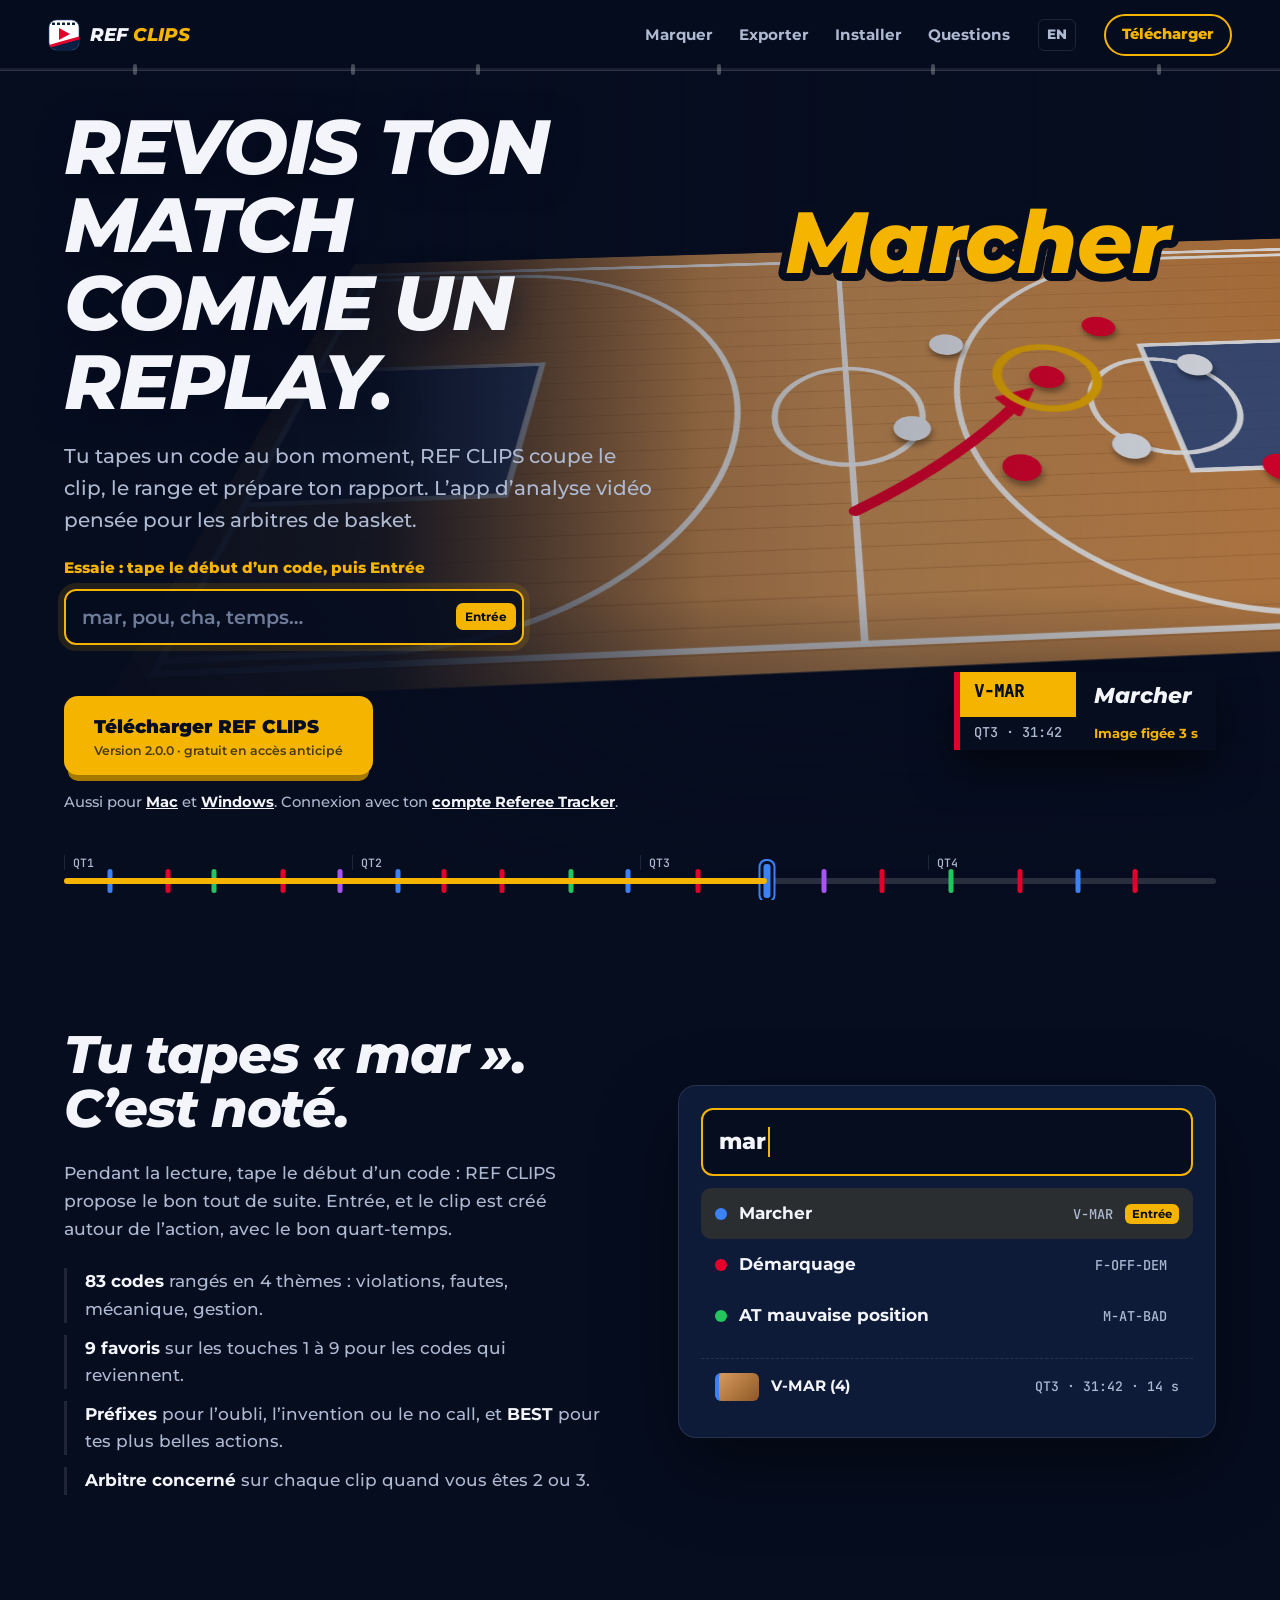
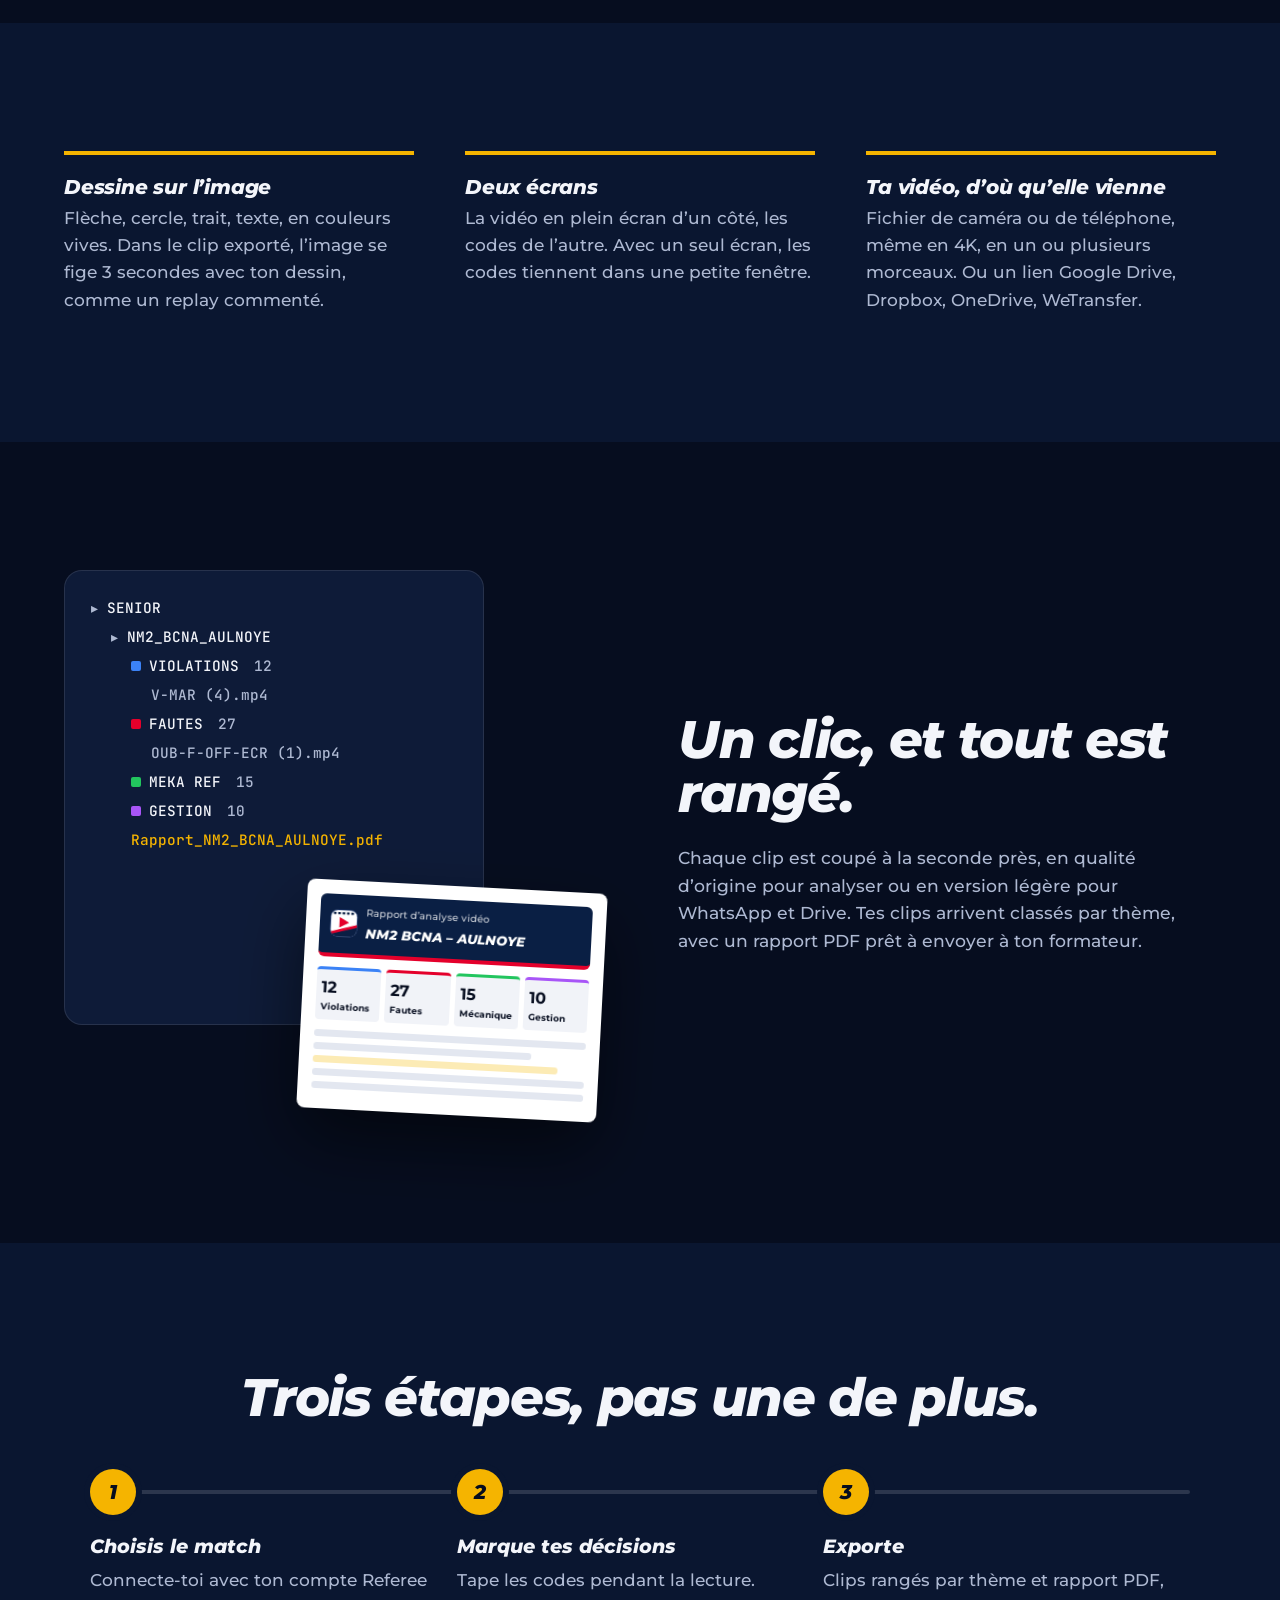
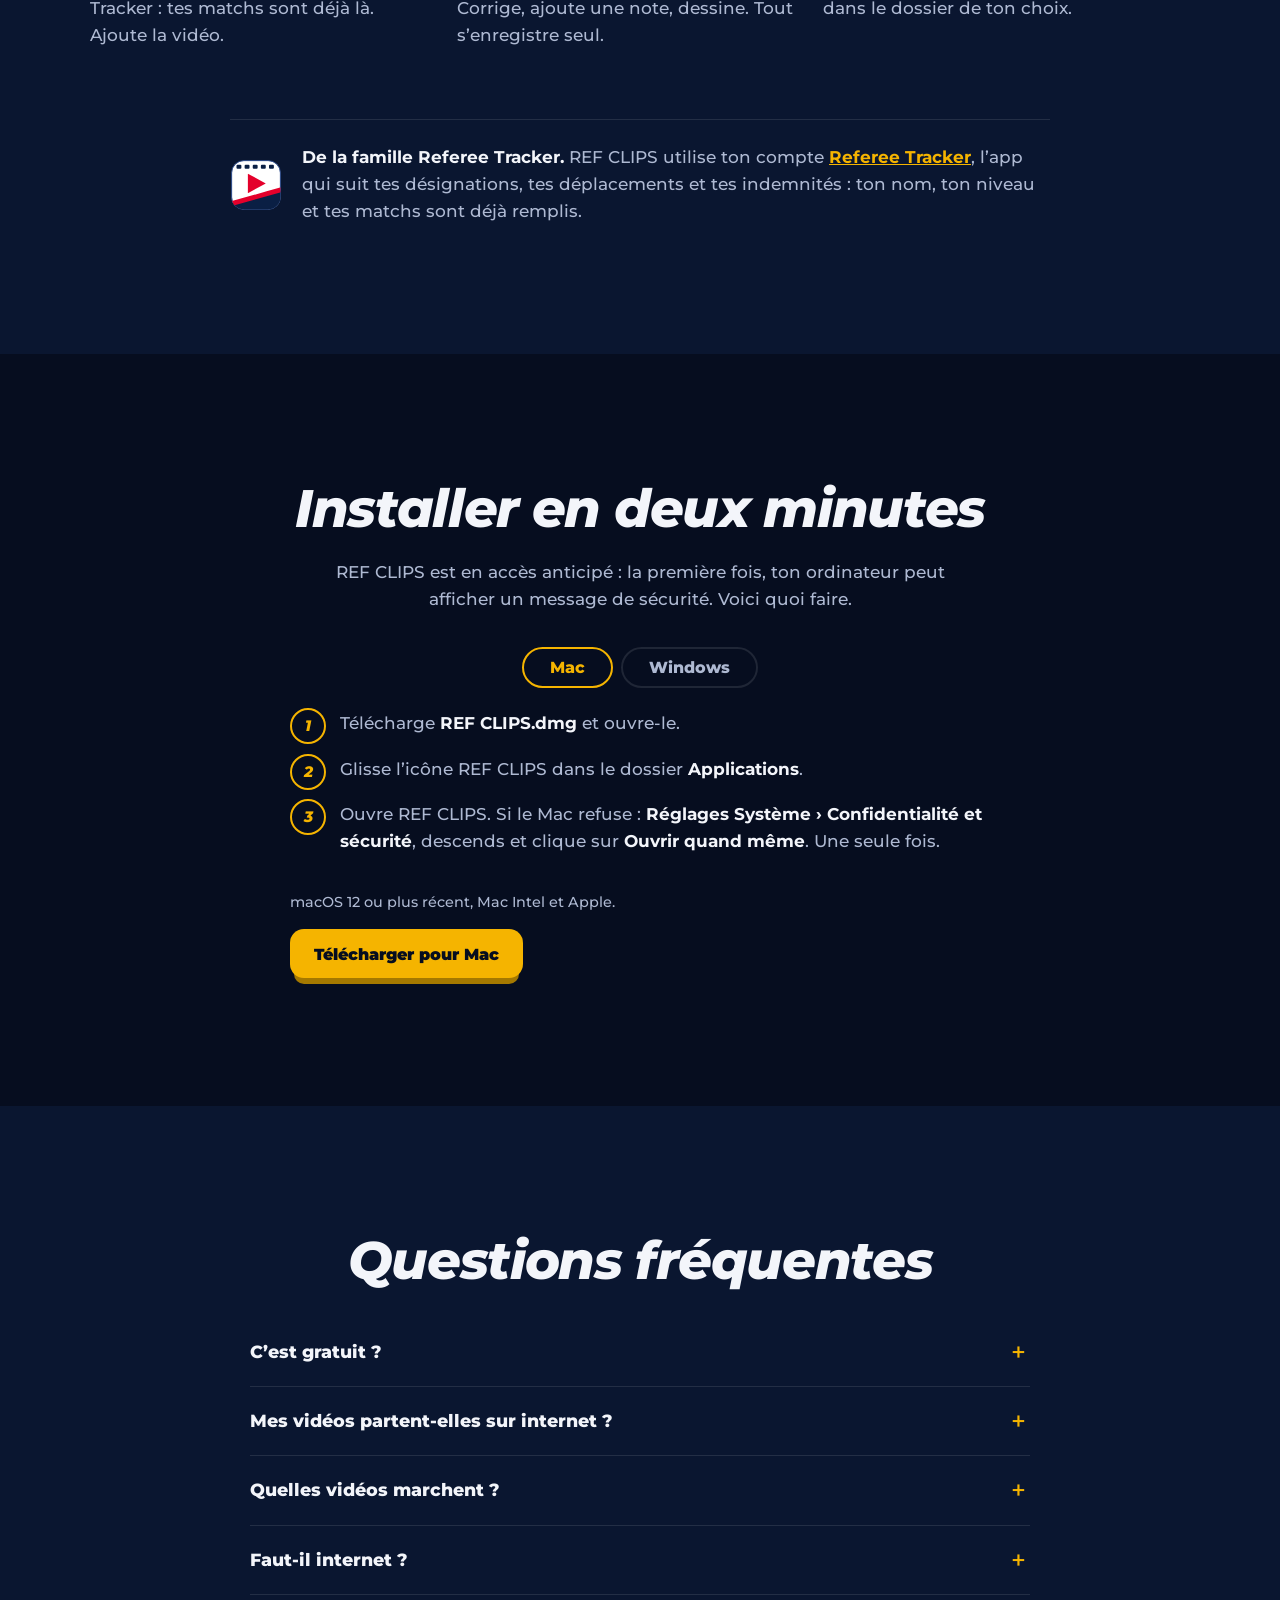
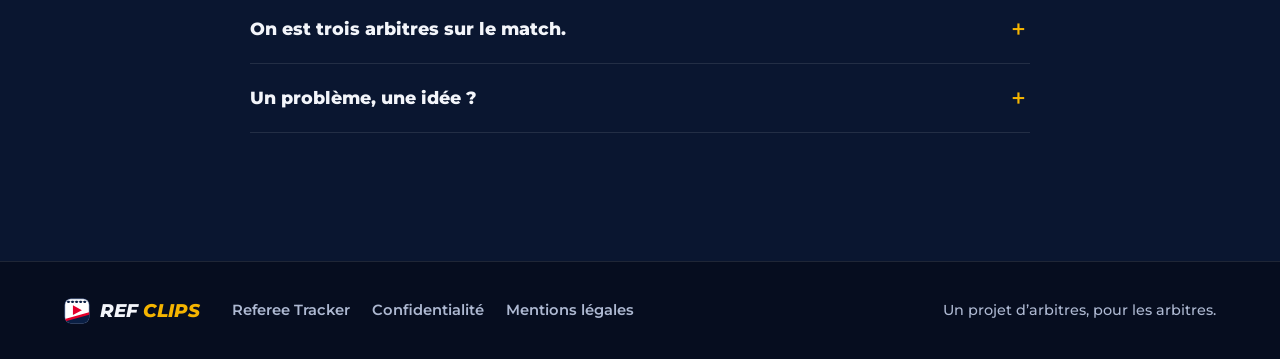
==== commit 93c7f7c5: "Site : démo à essayer, barre de temps au défilement, version anglaise - En haut : on tape le début d" ====
--- a/index.html
+++ b/index.html
@@ -7,6 +7,8 @@
 <meta name="description" content="REF CLIPS : l’app d’analyse vidéo pour les arbitres de basket. Marque tes décisions en quelques touches, coupe des clips exacts, dessine sur l’image et crée ton rapport PDF. Mac et Windows.">
 <meta name="theme-color" content="#060D1F">
 <link rel="canonical" href="https://clips.referee-tracker.fr/">
+<link rel="alternate" hreflang="fr" href="https://clips.referee-tracker.fr/">
+<link rel="alternate" hreflang="en" href="https://clips.referee-tracker.fr/en/">
 <link rel="icon" href="img/favicon-32.png" sizes="32x32" type="image/png">
 <link rel="apple-touch-icon" href="img/icon-256.png">
 <meta property="og:type" content="website">
@@ -18,7 +20,7 @@
 <meta name="twitter:card" content="summary_large_image">
 <link rel="preload" href="fonts/montserrat-latin-900-normal.woff2" as="font" type="font/woff2" crossorigin>
 <link rel="stylesheet" href="fonts/fonts.css">
-<link rel="stylesheet" href="site.css?v=3">
+<link rel="stylesheet" href="site.css?v=7">
 <script type="application/ld+json">
 {"@context":"https://schema.org","@type":"SoftwareApplication","name":"REF CLIPS","operatingSystem":"macOS 12+, Windows 10+","applicationCategory":"SportsApplication",
  "description":"Application d’analyse vidéo pour les arbitres de basket : marquage des décisions, clips, dessin sur l’image, rapport PDF.",
@@ -31,7 +33,9 @@
 <header class="top">
   <a class="brand" href="#"><img src="img/badge.svg" alt="" width="32" height="32"><span>REF<b>CLIPS</b></span></a>
   <nav class="nav" aria-label="Menu"><a href="#marquer">Marquer</a><a href="#exporter">Exporter</a><a href="#installer">Installer</a><a href="#questions">Questions</a></nav>
+  <a class="lang" href="en/" hreflang="en" lang="en">EN</a>
   <a class="btn-top" href="#telecharger">Télécharger</a>
+  <div class="page-tl" aria-hidden="true"></div>
 </header>
 
 <main id="contenu">
@@ -78,6 +82,12 @@
   <div class="pitch">
     <h1>Revois ton match comme un replay.</h1>
     <p class="lead">Tu tapes un code au bon moment, REF CLIPS coupe le clip, le range et prépare ton rapport. L’app d’analyse vidéo pensée pour les arbitres de basket.</p>
+    <form class="demo" autocomplete="off" onsubmit="return false">
+      <label for="demoIn">Essaie : tape le début d’un code, puis Entrée</label>
+      <div class="d-field"><input id="demoIn" placeholder="mar, pou, cha, temps…" maxlength="24" role="combobox" aria-controls="demoSugg" aria-autocomplete="list"><kbd>Entrée</kbd></div>
+      <ul class="d-sugg" id="demoSugg" role="listbox" hidden></ul>
+      <p class="d-said" id="demoSaid" aria-live="polite"></p>
+    </form>
     <div class="cta" id="telecharger">
       <a class="btn" data-dl="auto" href="#installer"><span data-os-label>Télécharger REF CLIPS</span><small data-os-sub>Mac et Windows · gratuit en accès anticipé</small></a>
       <p class="cta-alt">Aussi pour <a data-dl="mac" href="#installer">Mac</a> et <a data-dl="win" href="#installer">Windows</a>. Connexion avec ton <a href="https://www.referee-tracker.fr/" rel="noopener">compte Referee Tracker</a>.</p>
@@ -99,7 +109,7 @@
 </section>
 
 <!-- Marquer -->
-<section id="marquer" class="band">
+<section id="marquer" class="band" data-mk="viol">
   <div class="split">
     <div class="copy">
       <h2>Tu tapes « mar ». C’est noté.</h2>
@@ -124,7 +134,7 @@
 </section>
 
 <!-- Dessiner + 2 écrans + lien : les autres gestes, sans cartes -->
-<section class="band alt">
+<section class="band alt" data-mk="meca">
   <div class="rows">
     <article class="row">
       <h3>Dessine sur l’image</h3>
@@ -142,7 +152,7 @@
 </section>
 
 <!-- Exporter : le résultat concret -->
-<section id="exporter" class="band">
+<section id="exporter" class="band" data-mk="faute">
   <div class="split rev">
     <div class="copy">
       <h2>Un clic, et tout est rangé.</h2>
@@ -170,7 +180,7 @@
 </section>
 
 <!-- Les 3 étapes : une vraie séquence -->
-<section class="band alt">
+<section class="band alt" data-mk="gest">
   <h2 class="center">Trois étapes, pas une de plus.</h2>
   <ol class="steps">
     <li><b>Choisis le match</b><span>Connecte-toi avec ton compte Referee Tracker : tes matchs sont déjà là. Ajoute la vidéo.</span></li>
@@ -184,7 +194,7 @@
 </section>
 
 <!-- Installer -->
-<section id="installer" class="band">
+<section id="installer" class="band" data-mk="viol">
   <h2 class="center">Installer en deux minutes</h2>
   <p class="center intro">REF CLIPS est en accès anticipé : la première fois, ton ordinateur peut afficher un message de sécurité. Voici quoi faire.</p>
   <div class="os-tabs" role="tablist"><button role="tab" data-os="mac" class="on">Mac</button><button role="tab" data-os="win">Windows</button></div>
@@ -209,7 +219,7 @@
 </section>
 
 <!-- Questions -->
-<section id="questions" class="band alt">
+<section id="questions" class="band alt" data-mk="faute">
   <h2 class="center">Questions fréquentes</h2>
   <div class="faq">
     <details><summary>C’est gratuit ?</summary><p>Oui, pendant l’accès anticipé, pour tous les arbitres qui ont un compte Referee Tracker.</p></details>
@@ -227,6 +237,6 @@
   <nav aria-label="Liens"><a href="https://www.referee-tracker.fr/" rel="noopener">Referee Tracker</a><a href="https://app.referee-tracker.fr/confidentialite.html" rel="noopener">Confidentialité</a><a href="https://app.referee-tracker.fr/mentions-legales.html" rel="noopener">Mentions légales</a></nav>
   <p>Un projet d’arbitres, pour les arbitres.</p>
 </footer>
-<script src="site.js?v=2"></script>
+<script src="site.js?v=4"></script>
 </body>
 </html>
--- a/site.css
+++ b/site.css
@@ -59,14 +59,14 @@
 .lt-freeze{grid-area:freeze;font-size:.82rem;font-weight:700;color:var(--gold);padding:6px 18px}
 @keyframes draw{to{stroke-dashoffset:0}}@keyframes pop{to{opacity:1}}@keyframes slide{to{opacity:1;transform:none}}
 
-.pitch{align-self:center;padding:150px clamp(16px,5vw,64px) 40px;max-width:720px}
-h1{font-size:clamp(2.7rem,6.6vw,5.6rem);text-transform:uppercase;margin-bottom:.35em;text-shadow:0 4px 30px rgba(6,13,31,.6)}
+.pitch{align-self:center;padding:96px clamp(16px,5vw,64px) 14px;max-width:720px}
+h1{font-size:clamp(2.6rem,min(6vw,9.2vh),5.2rem);text-transform:uppercase;margin-bottom:.25em;text-shadow:0 4px 30px rgba(6,13,31,.6)}
 .lead{font-size:clamp(1.05rem,1.6vw,1.25rem);color:var(--soft);max-width:34em}
-.cta{margin-top:30px}
-.cta-alt{margin-top:22px;color:var(--soft);font-size:.92rem}.cta-alt a{color:var(--ink);font-weight:700}
+.cta{margin-top:22px}
+.cta-alt{margin-top:16px;color:var(--soft);font-size:.92rem}.cta-alt a{color:var(--ink);font-weight:700}
 
 /* barre de temps du match : chaque repère est un clip */
-.timeline{padding:0 clamp(16px,5vw,64px) 34px}
+.timeline{padding:0 clamp(16px,5vw,64px) 16px}
 .tl-qt{display:grid;grid-template-columns:repeat(4,1fr);font:500 .72rem var(--mono);color:var(--soft);margin-bottom:8px}
 .tl-qt span{border-left:1px solid var(--line);padding-left:8px}
 .tl-bar{position:relative;height:6px;background:rgba(255,255,255,.14);border-radius:3px}
@@ -175,3 +175,46 @@
   *{animation:none!important;transition:none!important}
   .t-arrow,.t-ring{stroke-dashoffset:0}.t-head,.t-word,.lower{opacity:1;transform:none}
 }
+
+/* langue */
+.lang{text-decoration:none;font-weight:800;font-size:.85rem;color:var(--soft);border:1px solid var(--line);border-radius:6px;padding:4px 8px}.lang:hover{color:var(--ink)}
+
+/* démo à essayer */
+.demo{position:relative;margin:20px 0 0;max-width:460px}
+.demo label{display:block;font-weight:800;font-size:.95rem;margin-bottom:8px;color:var(--gold)}
+.d-field{display:flex;align-items:center;background:rgba(6,13,31,.85);border:2px solid var(--gold);border-radius:12px;padding:4px 6px 4px 16px;box-shadow:0 0 0 6px rgba(245,180,0,.12)}
+.d-field input{flex:1;min-width:0;background:none;border:0;outline:0;color:var(--ink);font:800 1.2rem var(--font);padding:10px 0}
+.d-field input::placeholder{color:#6F7C99;font-weight:600}
+.d-field kbd{font:700 .75rem var(--font);background:var(--gold);color:var(--night);border-radius:7px;padding:6px 9px}
+.d-sugg{position:absolute;left:0;right:0;top:calc(100% - 26px);z-index:5;list-style:none;margin:0;padding:6px;background:var(--panel);border:1px solid var(--line);border-radius:12px;box-shadow:0 24px 50px rgba(0,0,0,.5)}
+.d-sugg li{display:grid;grid-template-columns:12px 1fr auto;gap:12px;align-items:center;padding:10px 12px;border-radius:8px;font-weight:700;cursor:pointer}
+.d-sugg li.on,.d-sugg li:hover{background:rgba(245,180,0,.14)}
+.d-sugg em{width:12px;height:12px;border-radius:50%;background:var(--c)}
+.d-sugg code{font:500 .82rem var(--mono);color:var(--soft)}
+.d-said{min-height:1.4em;margin:10px 0 0;font:500 .85rem var(--mono);color:var(--soft)}
+.t-word.long{font-size:36px}
+.tl-bar i.new{animation:drop .35s ease-out}
+@keyframes drop{from{transform:translate(-50%,-14px);opacity:0}}
+.tl-bar b{transition:width .4s ease}
+
+/* barre de temps de la page */
+.page-tl{position:absolute;left:0;right:0;bottom:-1px;height:3px;background:rgba(255,255,255,.08)}
+.page-tl::before{content:"";position:absolute;left:0;top:0;bottom:0;width:var(--p,0%);background:var(--gold)}
+.page-tl i{position:absolute;top:-4px;width:4px;height:11px;border-radius:2px;background:rgba(255,255,255,.25);transform:translateX(-50%);transition:background .2s}
+.page-tl i.lit{background:var(--c)}
+
+/* l'export se range quand on arrive dessus */
+.out.wait .tree li,.out.wait .sheet{opacity:0}
+.out.in .tree li{animation:rise .3s ease-out forwards}
+.out.in .tree li:nth-child(2){animation-delay:.06s}.out.in .tree li:nth-child(3){animation-delay:.12s}.out.in .tree li:nth-child(4){animation-delay:.18s}
+.out.in .tree li:nth-child(5){animation-delay:.24s}.out.in .tree li:nth-child(6){animation-delay:.3s}.out.in .tree li:nth-child(7){animation-delay:.36s}
+.out.in .tree li:nth-child(8){animation-delay:.42s}.out.in .tree li:nth-child(9){animation-delay:.48s}
+.out.in .sheet{animation:land .45s .6s ease-out forwards}
+@keyframes rise{from{opacity:0;transform:translateY(6px)}to{opacity:1;transform:none}}
+@keyframes land{from{opacity:0;transform:rotate(9deg) translateY(30px)}to{opacity:1;transform:rotate(3deg)}}
+@media (max-width:640px){.demo{max-width:none}.lang{margin-left:auto}}
+
+/* démo : le dessin se rejoue tout de suite, le bandeau s'allume */
+.stage.again .t-arrow{animation-delay:0s}.stage.again .t-head{animation-delay:.6s}.stage.again .t-ring{animation-delay:.7s}.stage.again .t-word{animation-delay:1.1s}
+.lower.flash{opacity:1;transform:none;animation:flash .5s ease-out}
+@keyframes flash{from{box-shadow:0 0 0 6px var(--gold),0 18px 40px rgba(0,0,0,.5)}}
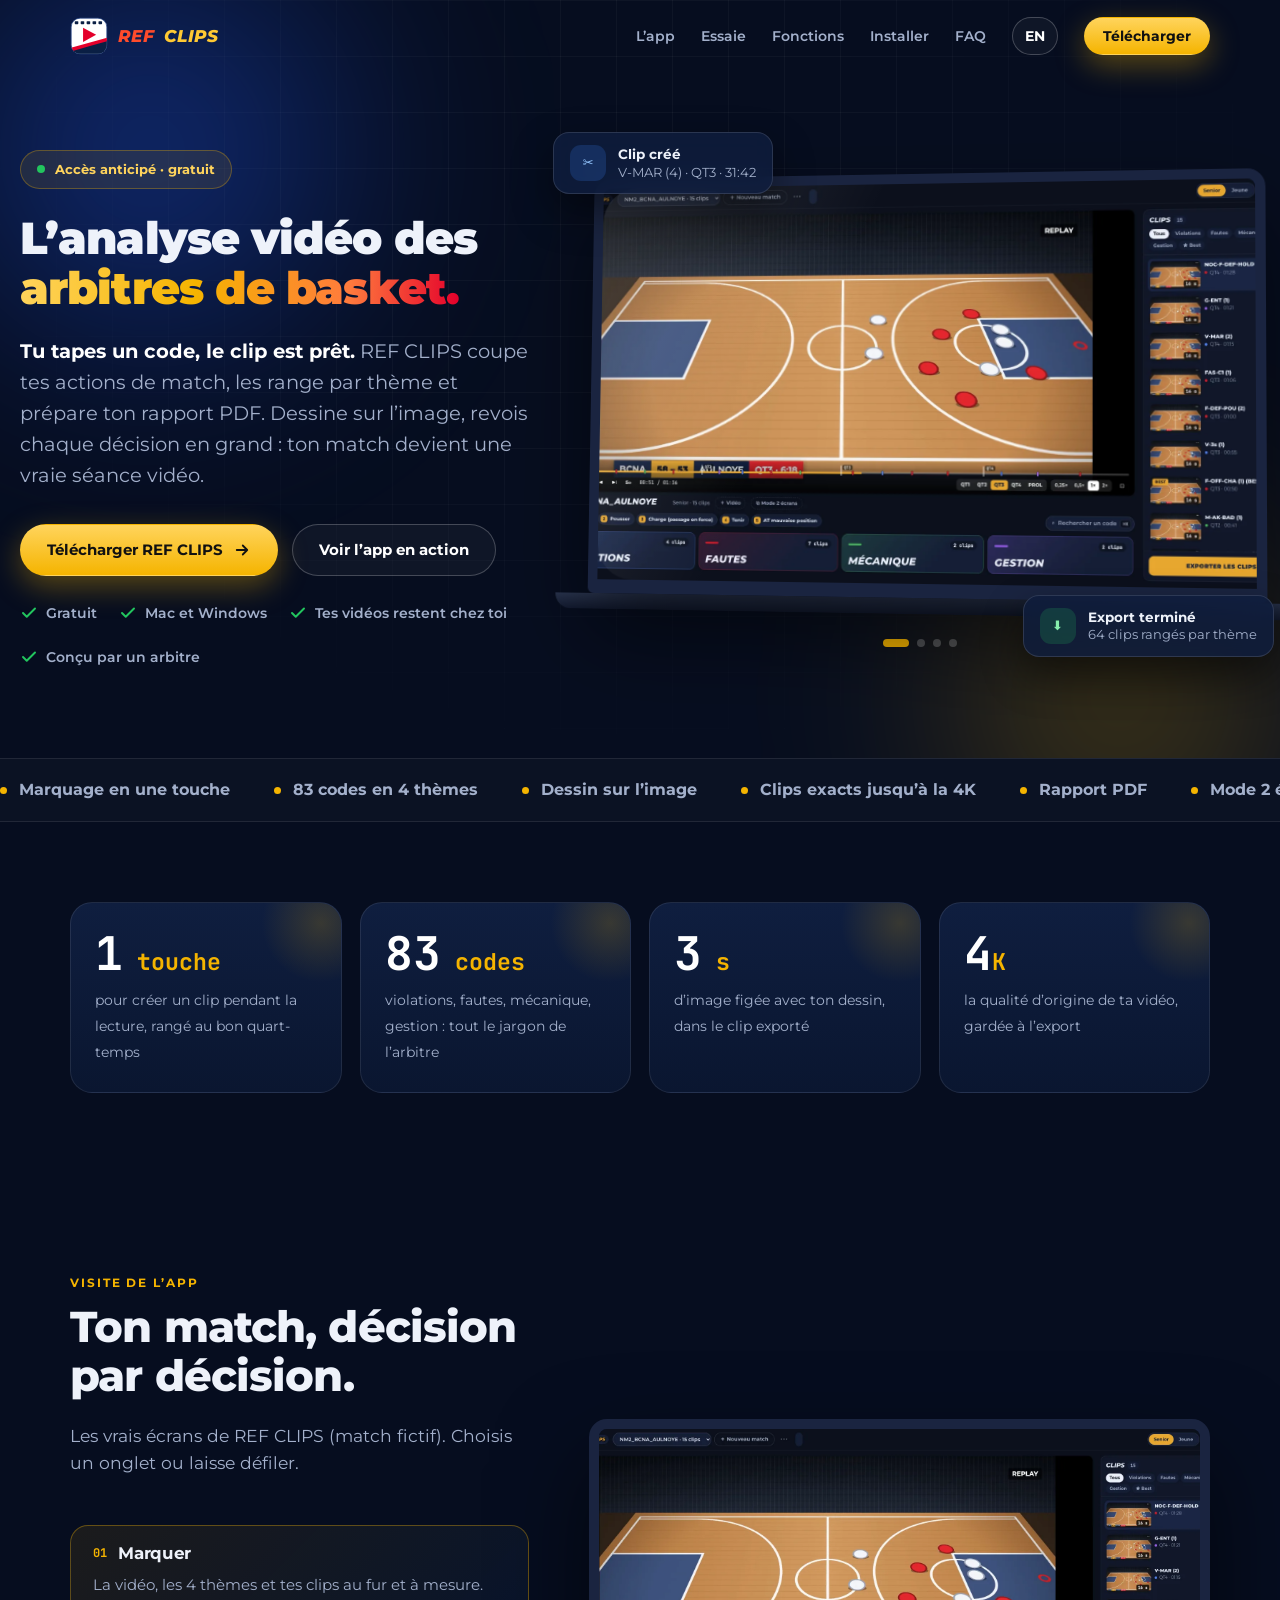
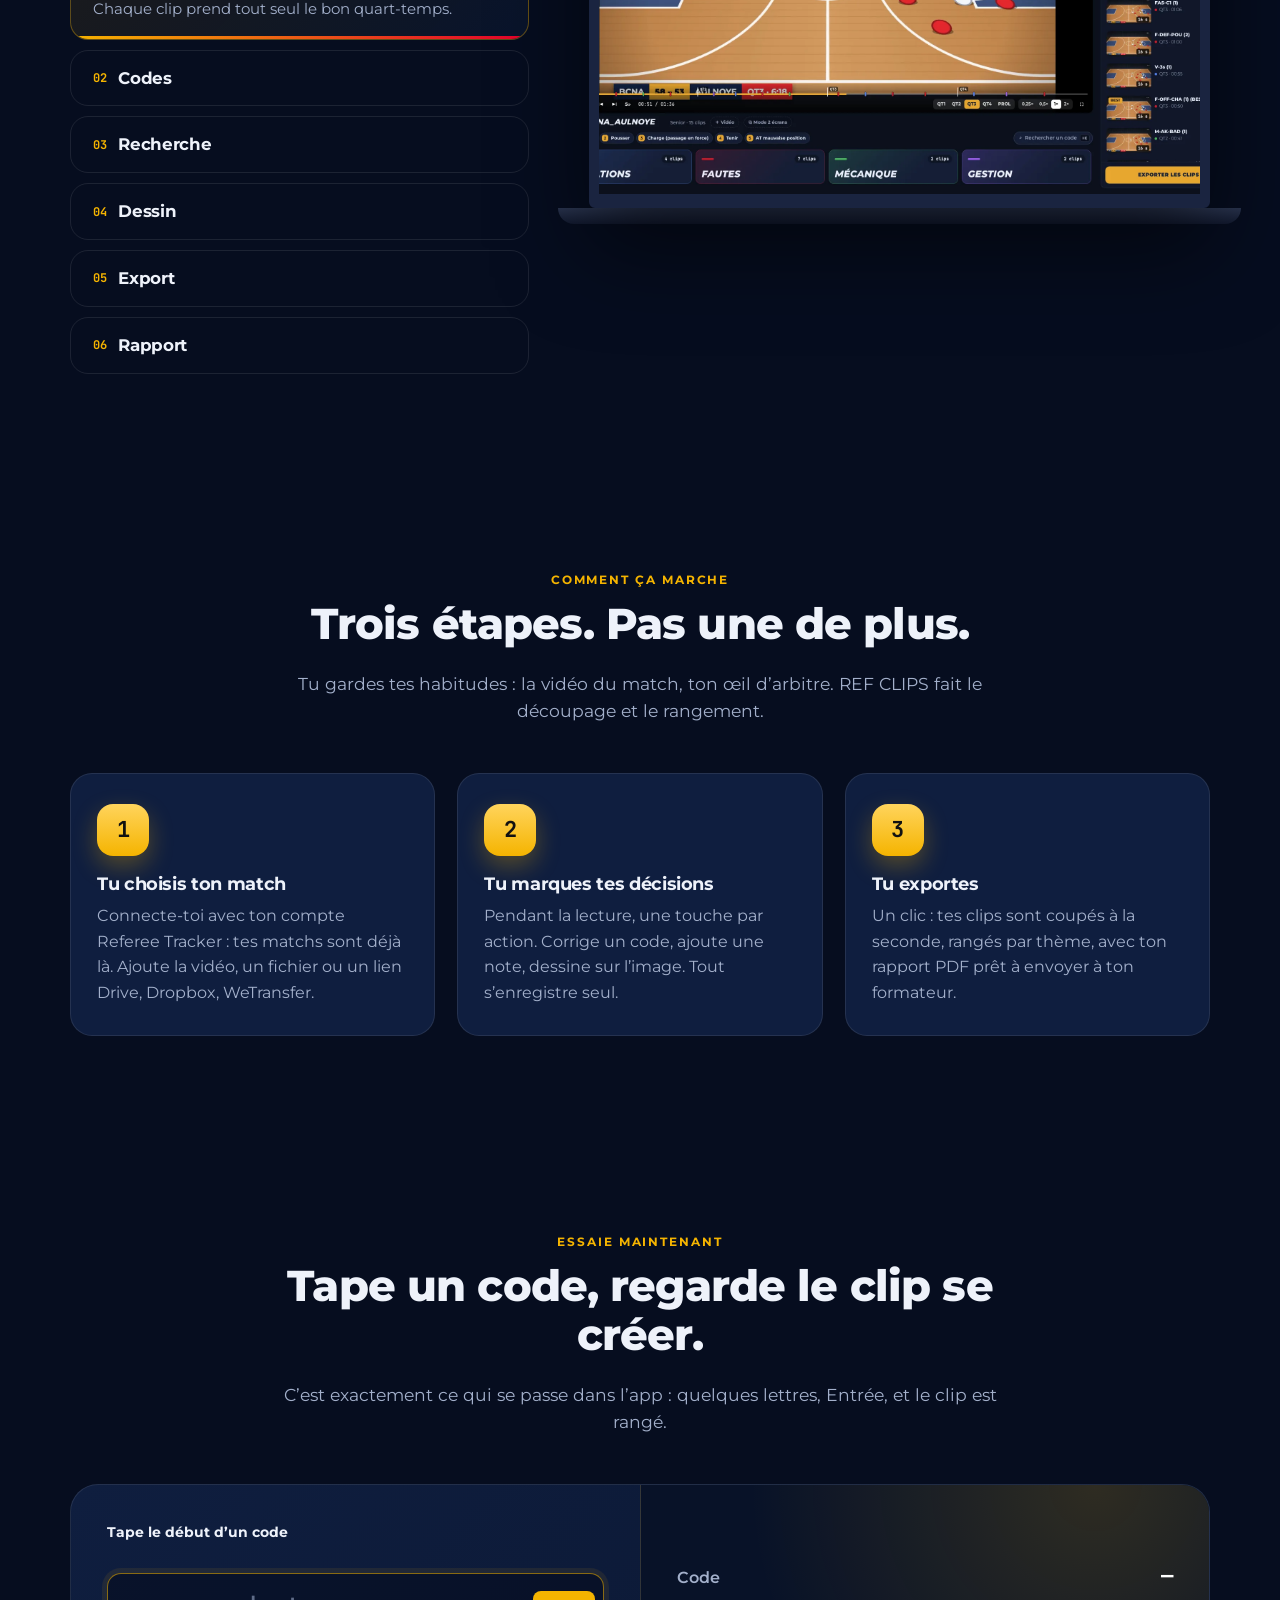
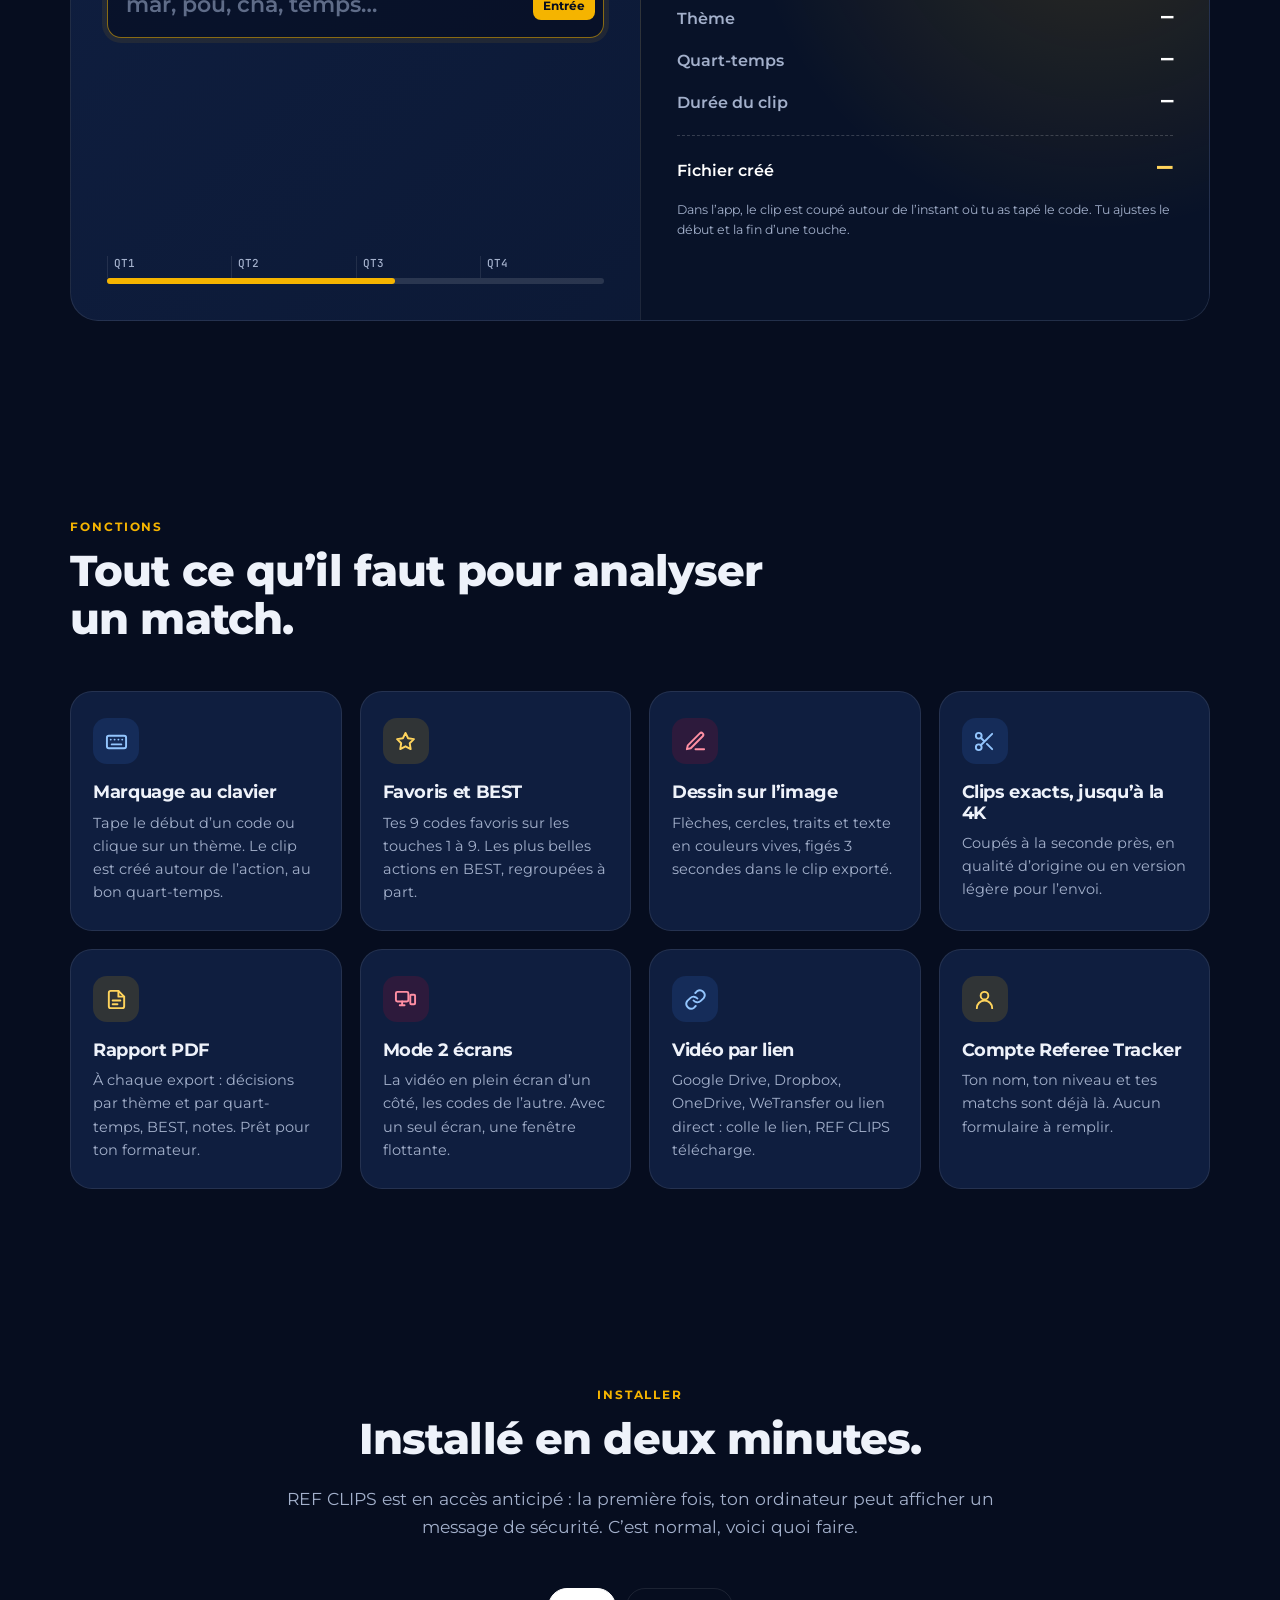
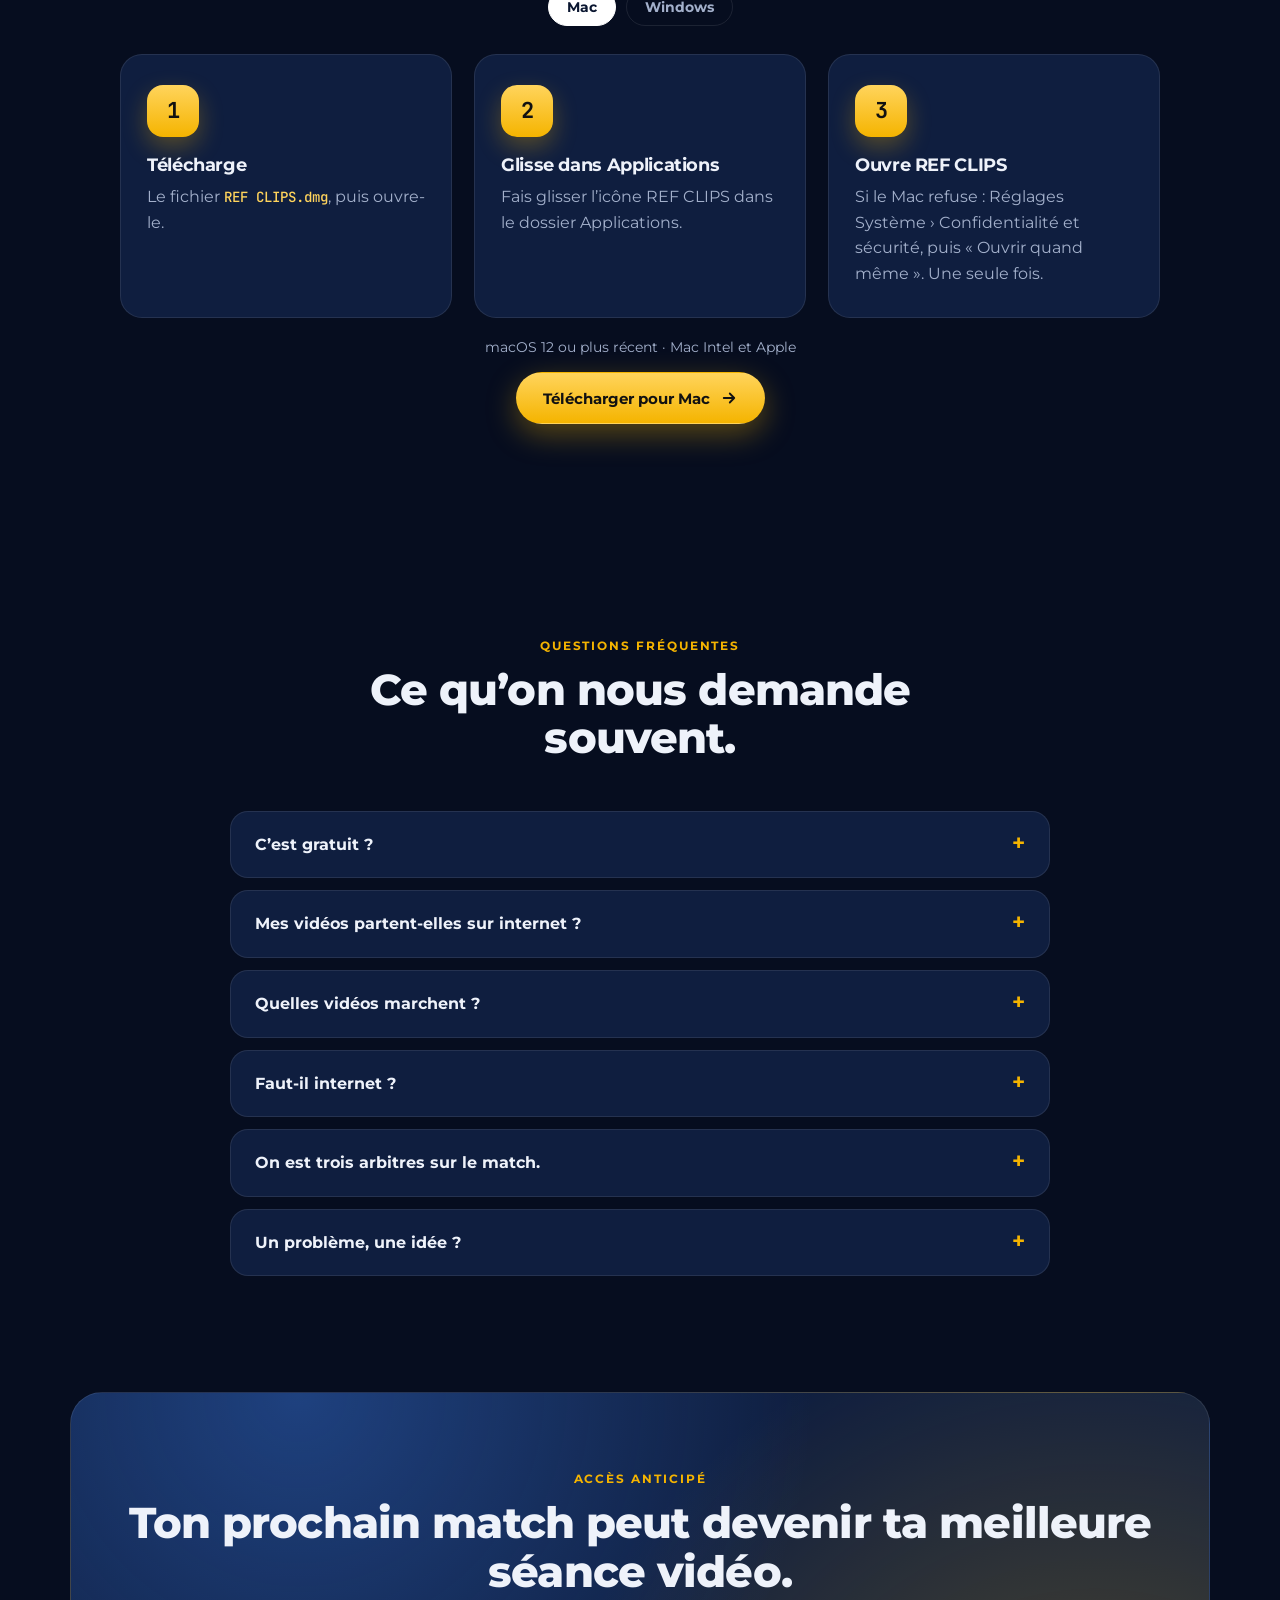
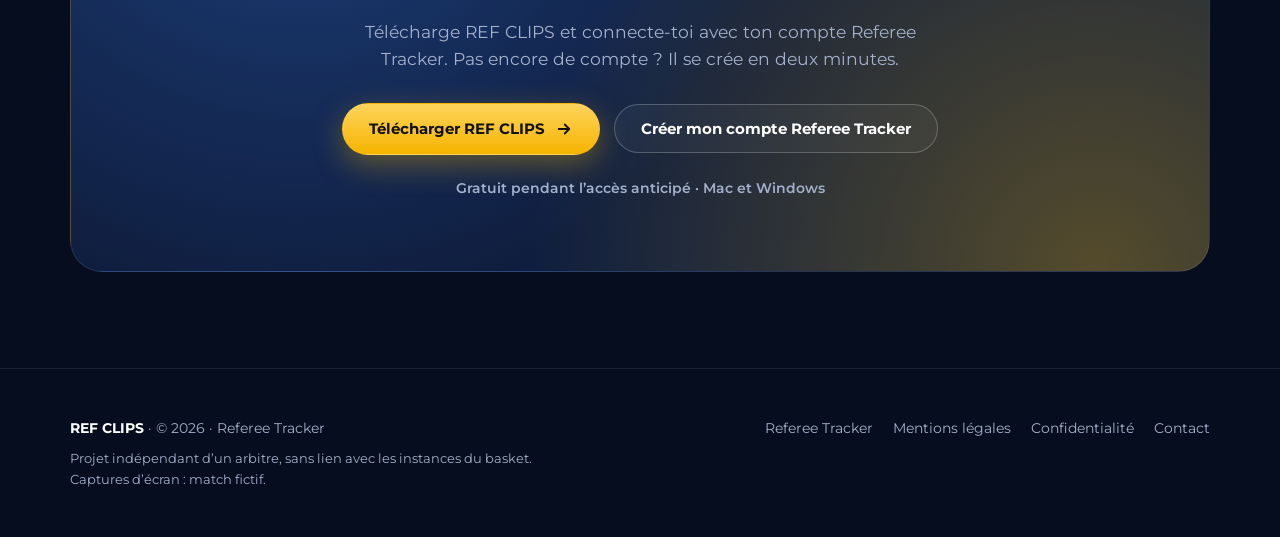
==== commit c9610d4a: "Site refait dans le style de referee-tracker.fr, avec les vrais écrans de REF CLIPS - rt.css et rt.j" ====
--- a/index.html
+++ b/index.html
@@ -4,239 +4,147 @@
 <meta charset="utf-8">
 <meta name="viewport" content="width=device-width, initial-scale=1">
 <title>REF CLIPS — l’analyse vidéo des arbitres de basket</title>
-<meta name="description" content="REF CLIPS : l’app d’analyse vidéo pour les arbitres de basket. Marque tes décisions en quelques touches, coupe des clips exacts, dessine sur l’image et crée ton rapport PDF. Mac et Windows.">
+<meta name="description" content="REF CLIPS : l’app d’analyse vidéo pour les arbitres de basket. Marque tes décisions en une touche, coupe des clips exacts, dessine sur l’image et crée ton rapport PDF. Mac et Windows.">
 <meta name="theme-color" content="#060D1F">
 <link rel="canonical" href="https://clips.referee-tracker.fr/">
 <link rel="alternate" hreflang="fr" href="https://clips.referee-tracker.fr/">
 <link rel="alternate" hreflang="en" href="https://clips.referee-tracker.fr/en/">
 <link rel="icon" href="img/favicon-32.png" sizes="32x32" type="image/png">
 <link rel="apple-touch-icon" href="img/icon-256.png">
-<meta property="og:type" content="website">
-<meta property="og:title" content="REF CLIPS — l’analyse vidéo des arbitres de basket">
-<meta property="og:description" content="Revois ton match comme un replay : marque tes décisions, coupe des clips, dessine sur l’image, crée ton rapport. Mac et Windows.">
-<meta property="og:url" content="https://clips.referee-tracker.fr/">
-<meta property="og:image" content="https://clips.referee-tracker.fr/img/og.jpg">
-<meta property="og:locale" content="fr_FR">
+<meta property="og:type" content="website"><meta property="og:title" content="REF CLIPS — l’analyse vidéo des arbitres de basket"><meta property="og:description" content="REF CLIPS : l’app d’analyse vidéo pour les arbitres de basket. Marque tes décisions en une touche, coupe des clips exacts, dessine sur l’image et crée ton rapport PDF. Mac et Windows.">
+<meta property="og:url" content="https://clips.referee-tracker.fr/"><meta property="og:image" content="https://clips.referee-tracker.fr/img/og.jpg"><meta property="og:locale" content="fr_FR">
 <meta name="twitter:card" content="summary_large_image">
-<link rel="preload" href="fonts/montserrat-latin-900-normal.woff2" as="font" type="font/woff2" crossorigin>
+<link rel="preload" href="fonts/montserrat-latin-800-normal.woff2" as="font" type="font/woff2" crossorigin>
 <link rel="stylesheet" href="fonts/fonts.css">
-<link rel="stylesheet" href="site.css?v=7">
-<script type="application/ld+json">
-{"@context":"https://schema.org","@type":"SoftwareApplication","name":"REF CLIPS","operatingSystem":"macOS 12+, Windows 10+","applicationCategory":"SportsApplication",
- "description":"Application d’analyse vidéo pour les arbitres de basket : marquage des décisions, clips, dessin sur l’image, rapport PDF.",
- "url":"https://clips.referee-tracker.fr/","publisher":{"@type":"Organization","name":"Referee Tracker","url":"https://www.referee-tracker.fr/"}}
-</script>
+<link rel="stylesheet" href="rt.css?v=b104b">
+<link rel="stylesheet" href="site.css?v=14">
+<script type="application/ld+json">{"@context": "https://schema.org", "@type": "SoftwareApplication", "name": "REF CLIPS", "operatingSystem": "macOS 12+, Windows 10+", "applicationCategory": "SportsApplication", "description": "REF CLIPS : l’app d’analyse vidéo pour les arbitres de basket. Marque tes décisions en une touche, coupe des clips exacts, dessine sur l’image et crée ton rapport PDF. Mac et Windows.", "url": "https://clips.referee-tracker.fr/", "offers": {"@type": "Offer", "price": "0", "priceCurrency": "EUR"}, "publisher": {"@type": "Organization", "name": "Referee Tracker", "url": "https://www.referee-tracker.fr/"}}</script>
 </head>
 <body>
 <a class="skip" href="#contenu">Aller au contenu</a>
 
 <header class="top">
-  <a class="brand" href="#"><img src="img/badge.svg" alt="" width="32" height="32"><span>REF<b>CLIPS</b></span></a>
-  <nav class="nav" aria-label="Menu"><a href="#marquer">Marquer</a><a href="#exporter">Exporter</a><a href="#installer">Installer</a><a href="#questions">Questions</a></nav>
-  <a class="lang" href="en/" hreflang="en" lang="en">EN</a>
-  <a class="btn-top" href="#telecharger">Télécharger</a>
-  <div class="page-tl" aria-hidden="true"></div>
+  <div class="wrap">
+    <a class="brand" href="./" aria-label="REF CLIPS"><img src="img/badge.svg" alt="" width="38" height="38">REF <b>CLIPS</b></a>
+    <nav class="nav" aria-label="Menu">
+      <a class="l" href="#visite">L’app</a><a class="l" href="#essai">Essaie</a><a class="l" href="#fonctions">Fonctions</a><a class="l" href="#installer">Installer</a><a class="l" href="#faq">FAQ</a>
+      <a class="btn btn-ghost btn-sm lang" href="en/" hreflang="en" lang="en">EN</a>
+      <a class="btn btn-gold btn-sm" href="#installer">Télécharger</a>
+    </nav>
+  </div>
 </header>
 
 <main id="contenu">
-
-<!-- Le replay : terrain vu par la caméra, dessin d'arbitre, bandeau télé, barre de temps du match -->
-<section class="replay" aria-label="REF CLIPS en un coup d’œil">
-  <div class="stage" aria-hidden="true">
-    <div class="cam">
-      <svg class="court" viewBox="0 0 940 500">
-        <defs>
-          <linearGradient id="wood" x1="0" x2="1"><stop offset="0" stop-color="#B9773C"/><stop offset=".5" stop-color="#D69A5C"/><stop offset="1" stop-color="#B9773C"/></linearGradient>
-          <pattern id="planks" width="940" height="22" patternUnits="userSpaceOnUse"><rect width="940" height="22" fill="url(#wood)"/><line x1="0" y1="21.5" x2="940" y2="21.5" stroke="#8E5726" stroke-opacity=".35"/></pattern>
-        </defs>
-        <rect width="940" height="500" fill="url(#planks)"/>
-        <g fill="none" stroke="#fff" stroke-width="5" stroke-opacity=".92">
-          <rect x="20" y="20" width="900" height="460"/><line x1="470" y1="20" x2="470" y2="480"/><circle cx="470" cy="250" r="60"/>
-          <path d="M920 30 h-140 a 220 220 0 0 0 0 440 h140"/><rect x="730" y="170" width="190" height="160" fill="#0A3D8F" fill-opacity=".7"/><circle cx="730" cy="250" r="60"/>
-          <path d="M20 30 h140 a 220 220 0 0 1 0 440 h-140"/><rect x="20" y="170" width="190" height="160" fill="#0A3D8F" fill-opacity=".7"/>
-          <path d="M880 210 a 40 40 0 0 0 0 80"/>
-        </g>
-        <circle cx="886" cy="250" r="9" fill="none" stroke="#E4002B" stroke-width="5"/>
-        <g class="pl"><circle cx="640" cy="210" r="15" fill="#E4002B"/><circle cx="690" cy="300" r="15" fill="#F3F5FA"/><circle cx="600" cy="320" r="15" fill="#E4002B"/>
-          <circle cx="770" cy="200" r="15" fill="#F3F5FA"/><circle cx="560" cy="160" r="15" fill="#F3F5FA"/><circle cx="800" cy="330" r="15" fill="#E4002B"/>
-          <circle cx="520" cy="270" r="15" fill="#F3F5FA"/><circle cx="700" cy="140" r="15" fill="#E4002B"/></g>
-        <g class="tele-floor" fill="none" stroke-linecap="round" stroke-linejoin="round">
-          <path class="t-arrow" d="M470 360 C 520 330, 570 290, 612 240"/>
-          <path class="t-head" d="M624 226 l-30 10 l14 22 z"/>
-          <circle class="t-ring" cx="640" cy="210" r="42"/>
-        </g>
-      </svg>
+<section class="hero" aria-labelledby="h1">
+  <div class="grille" aria-hidden="true"></div>
+  <div class="wrap hero-g">
+    <div>
+      <span class="pill rv"><i aria-hidden="true"></i>Accès anticipé · gratuit</span>
+      <h1 id="h1" class="rv d1">L’analyse vidéo des <span class="grad">arbitres de basket.</span></h1>
+      <p class="lead rv d2"><strong style="color:#fff">Tu tapes un code, le clip est prêt.</strong> REF CLIPS coupe tes actions de match, les range par thème et prépare ton rapport PDF. Dessine sur l’image, revois chaque décision en grand : ton match devient une vraie séance vidéo.</p>
+      <div class="cta rv d3">
+        <a class="btn btn-gold" data-dl="auto" href="#installer"><span data-os-label>Télécharger REF CLIPS</span> <svg viewBox="0 0 24 24" fill="none" stroke="currentColor" stroke-width="2.4" stroke-linecap="round" stroke-linejoin="round" aria-hidden="true"><path d="M5 12h14M13 6l6 6-6 6"/></svg></a>
+        <a class="btn btn-ghost" href="#visite">Voir l’app en action</a>
+      </div>
+      <ul class="proof rv d3"><li><svg viewBox="0 0 24 24" fill="none" stroke="currentColor" stroke-width="2.6" stroke-linecap="round" stroke-linejoin="round" aria-hidden="true"><path d="M20 6 9 17l-5-5"/></svg>Gratuit</li><li><svg viewBox="0 0 24 24" fill="none" stroke="currentColor" stroke-width="2.6" stroke-linecap="round" stroke-linejoin="round" aria-hidden="true"><path d="M20 6 9 17l-5-5"/></svg>Mac et Windows</li><li><svg viewBox="0 0 24 24" fill="none" stroke="currentColor" stroke-width="2.6" stroke-linecap="round" stroke-linejoin="round" aria-hidden="true"><path d="M20 6 9 17l-5-5"/></svg>Tes vidéos restent chez toi</li><li><svg viewBox="0 0 24 24" fill="none" stroke="currentColor" stroke-width="2.6" stroke-linecap="round" stroke-linejoin="round" aria-hidden="true"><path d="M20 6 9 17l-5-5"/></svg>Conçu par un arbitre</li></ul>
     </div>
-    <!-- Dessin de l'arbitre (en surimpression, comme à la télé) -->
-    <svg class="tele" viewBox="0 0 1000 560" preserveAspectRatio="xMidYMid slice">
-      <text class="t-word" x="590" y="170">Marcher</text>
-    </svg>
-    <div class="lower">
-      <span class="lt-code">V-MAR</span>
-      <span class="lt-name">Marcher</span>
-      <span class="lt-time">QT3 · 31:42</span>
-      <span class="lt-freeze">Image figée 3 s</span>
-    </div>
-  </div>
-
-  <div class="pitch">
-    <h1>Revois ton match comme un replay.</h1>
-    <p class="lead">Tu tapes un code au bon moment, REF CLIPS coupe le clip, le range et prépare ton rapport. L’app d’analyse vidéo pensée pour les arbitres de basket.</p>
-    <form class="demo" autocomplete="off" onsubmit="return false">
-      <label for="demoIn">Essaie : tape le début d’un code, puis Entrée</label>
-      <div class="d-field"><input id="demoIn" placeholder="mar, pou, cha, temps…" maxlength="24" role="combobox" aria-controls="demoSugg" aria-autocomplete="list"><kbd>Entrée</kbd></div>
-      <ul class="d-sugg" id="demoSugg" role="listbox" hidden></ul>
-      <p class="d-said" id="demoSaid" aria-live="polite"></p>
-    </form>
-    <div class="cta" id="telecharger">
-      <a class="btn" data-dl="auto" href="#installer"><span data-os-label>Télécharger REF CLIPS</span><small data-os-sub>Mac et Windows · gratuit en accès anticipé</small></a>
-      <p class="cta-alt">Aussi pour <a data-dl="mac" href="#installer">Mac</a> et <a data-dl="win" href="#installer">Windows</a>. Connexion avec ton <a href="https://www.referee-tracker.fr/" rel="noopener">compte Referee Tracker</a>.</p>
-    </div>
-  </div>
-
-  <!-- La barre de temps du match : les repères sont des clips -->
-  <div class="timeline" aria-hidden="true">
-    <div class="tl-qt"><span>QT1</span><span>QT2</span><span>QT3</span><span>QT4</span></div>
-    <div class="tl-bar">
-      <i style="left:4%;--c:var(--viol)"></i><i style="left:9%;--c:var(--faute)"></i><i style="left:13%;--c:var(--meca)"></i><i style="left:19%;--c:var(--faute)"></i>
-      <i style="left:24%;--c:var(--gest)"></i><i style="left:29%;--c:var(--viol)"></i><i style="left:33%;--c:var(--faute)"></i><i style="left:38%;--c:var(--faute)"></i>
-      <i style="left:44%;--c:var(--meca)"></i><i style="left:49%;--c:var(--viol)"></i><i style="left:55%;--c:var(--faute)"></i><i class="now" style="left:61%;--c:var(--viol)"></i>
-      <i style="left:66%;--c:var(--gest)"></i><i style="left:71%;--c:var(--faute)"></i><i style="left:77%;--c:var(--meca)"></i><i style="left:83%;--c:var(--faute)"></i>
-      <i style="left:88%;--c:var(--viol)"></i><i style="left:93%;--c:var(--faute)"></i>
-      <b style="width:61%"></b>
+    <div class="rv d2">
+      <div class="scene laptop">
+        <div class="pc"><div class="cadre" id="heroEcran"><img class="on" src="img/app/accueil.webp" width="1920" height="1018" alt="REF CLIPS : la vidéo du match, les 4 thèmes et la liste des clips"><img loading="lazy" data-src="img/app/dessin.webp" src="[data-uri]" width="1920" height="1018" alt="Un clip revu en grand avec le dessin de l’arbitre"><img loading="lazy" data-src="img/app/codes.webp" src="[data-uri]" width="1920" height="1018" alt="Les codes du thème Fautes"><img loading="lazy" data-src="img/app/export.webp" src="[data-uri]" width="1920" height="1018" alt="L’export : qualité et dossier"><div class="reflet" aria-hidden="true"></div></div><div class="pied" aria-hidden="true"></div></div>
+        <div class="toast t1" aria-hidden="true"><div class="ic">✂</div><div><b>Clip créé</b><span>V-MAR (4) · QT3 · 31:42</span></div></div><div class="toast t2" aria-hidden="true"><div class="ic">⬇</div><div><b>Export terminé</b><span>64 clips rangés par thème</span></div></div><div class="toast t3" aria-hidden="true"><div class="ic">▤</div><div><b>Rapport PDF prêt</b><span>NM2 BCNA – AULNOYE</span></div></div>
+      </div>
+      <div class="points"><button class="on" aria-label="REF CLIPS : la vidéo du match, les 4 thèmes et la liste des clips"></button><button aria-label="Un clip revu en grand avec le dessin de l’arbitre"></button><button aria-label="Les codes du thème Fautes"></button><button aria-label="L’export : qualité et dossier"></button></div>
     </div>
   </div>
 </section>
 
-<!-- Marquer -->
-<section id="marquer" class="band" data-mk="viol">
-  <div class="split">
-    <div class="copy">
-      <h2>Tu tapes « mar ». C’est noté.</h2>
-      <p>Pendant la lecture, tape le début d’un code : REF CLIPS propose le bon tout de suite. Entrée, et le clip est créé autour de l’action, avec le bon quart-temps.</p>
-      <ul class="facts">
-        <li><b>83 codes</b> rangés en 4 thèmes : violations, fautes, mécanique, gestion.</li>
-        <li><b>9 favoris</b> sur les touches 1 à 9 pour les codes qui reviennent.</li>
-        <li><b>Préfixes</b> pour l’oubli, l’invention ou le no call, et <b>BEST</b> pour tes plus belles actions.</li>
-        <li><b>Arbitre concerné</b> sur chaque clip quand vous êtes 2 ou 3.</li>
-      </ul>
+<div class="defile" aria-hidden="true"><ul><li>Marquage en une touche</li><li>83 codes en 4 thèmes</li><li>Dessin sur l’image</li><li>Clips exacts jusqu’à la 4K</li><li>Rapport PDF</li><li>Mode 2 écrans</li><li>Vidéo par lien</li><li>Favoris sur 1 à 9</li><li>BEST de la saison</li><li>Mac et Windows</li><li>Marquage en une touche</li><li>83 codes en 4 thèmes</li><li>Dessin sur l’image</li><li>Clips exacts jusqu’à la 4K</li><li>Rapport PDF</li><li>Mode 2 écrans</li><li>Vidéo par lien</li><li>Favoris sur 1 à 9</li><li>BEST de la saison</li><li>Mac et Windows</li></ul></div>
+
+<section aria-label="REF CLIPS" style="padding:80px 0">
+  <div class="wrap chiffres"><div class="chiffre rv"><strong data-to="1">0<small> touche</small></strong><span>pour créer un clip pendant la lecture, rangé au bon quart-temps</span></div><div class="chiffre rv d1"><strong data-to="83">0<small> codes</small></strong><span>violations, fautes, mécanique, gestion : tout le jargon de l’arbitre</span></div><div class="chiffre rv d2"><strong data-to="3">0<small> s</small></strong><span>d’image figée avec ton dessin, dans le clip exporté</span></div><div class="chiffre rv d3"><strong data-to="4">0<small>K</small></strong><span>la qualité d’origine de ta vidéo, gardée à l’export</span></div></div>
+</section>
+
+<section id="visite" aria-labelledby="h-visite">
+  <div class="wrap visite large">
+    <div>
+      <div class="head rv"><span class="eyebrow">Visite de l’app</span><h2 id="h-visite">Ton match, décision par décision.</h2><p>Les vrais écrans de REF CLIPS (match fictif). Choisis un onglet ou laisse défiler.</p></div>
+      <div class="onglets rv d1" role="tablist"><button class="onglet on" role="tab" aria-selected="true"><h3><em>01</em>Marquer</h3><p>La vidéo, les 4 thèmes et tes clips au fur et à mesure. Chaque clip prend tout seul le bon quart-temps.</p><span class="barre"></span></button><button class="onglet" role="tab" aria-selected="false"><h3><em>02</em>Codes</h3><p>Un thème s’ouvre et la vidéo se met en pause : tu choisis le code, le clip est créé autour de l’action.</p><span class="barre"></span></button><button class="onglet" role="tab" aria-selected="false"><h3><em>03</em>Recherche</h3><p>Tape le début d’un code, « mar » ou « pou » : REF CLIPS propose le bon, Entrée et c’est noté.</p><span class="barre"></span></button><button class="onglet" role="tab" aria-selected="false"><h3><em>04</em>Dessin</h3><p>Flèche, cercle, trait, texte. Dans le clip exporté, l’image se fige 3 secondes avec ton dessin.</p><span class="barre"></span></button><button class="onglet" role="tab" aria-selected="false"><h3><em>05</em>Export</h3><p>Qualité d’origine ou légère pour WhatsApp, dans le dossier de ton choix. Tout est rangé par thème.</p><span class="barre"></span></button><button class="onglet" role="tab" aria-selected="false"><h3><em>06</em>Rapport</h3><p>Un rapport PDF clair à chaque export : décisions par thème et par quart-temps, BEST et notes.</p><span class="barre"></span></button></div>
     </div>
-    <div class="search" aria-hidden="true">
-      <div class="s-field"><span class="s-typed">mar</span><span class="s-caret"></span></div>
-      <ol class="s-list">
-        <li class="on"><em style="--c:var(--viol)"></em><span>Marcher</span><code>V-MAR</code><kbd>Entrée</kbd></li>
-        <li><em style="--c:var(--faute)"></em><span>Démarquage</span><code>F-OFF-DEM</code></li>
-        <li><em style="--c:var(--meca)"></em><span>AT mauvaise position</span><code>M-AT-BAD</code></li>
-      </ol>
-      <div class="s-clip"><em style="--c:var(--viol)"></em><b>V-MAR (4)</b><span>QT3 · 31:42 · 14 s</span></div>
-    </div>
+    <div class="rv d2"><div class="pc"><div class="cadre" id="visiteEcran"><img class="on" loading="lazy" src="img/app/accueil.webp" width="1920" height="1018" alt="Marquer"><img loading="lazy" data-src="img/app/codes.webp" src="[data-uri]" width="1920" height="1018" alt="Codes"><img loading="lazy" data-src="img/app/recherche.webp" src="[data-uri]" width="1920" height="1018" alt="Recherche"><img loading="lazy" data-src="img/app/dessin.webp" src="[data-uri]" width="1920" height="1018" alt="Dessin"><img loading="lazy" data-src="img/app/export.webp" src="[data-uri]" width="1920" height="1018" alt="Export"><img loading="lazy" data-src="img/app/rapport.webp" src="[data-uri]" width="1920" height="1018" alt="Rapport"></div><div class="pied" aria-hidden="true"></div></div></div>
   </div>
 </section>
 
-<!-- Dessiner + 2 écrans + lien : les autres gestes, sans cartes -->
-<section class="band alt" data-mk="meca">
-  <div class="rows">
-    <article class="row">
-      <h3>Dessine sur l’image</h3>
-      <p>Flèche, cercle, trait, texte, en couleurs vives. Dans le clip exporté, l’image se fige 3 secondes avec ton dessin, comme un replay commenté.</p>
-    </article>
-    <article class="row">
-      <h3>Deux écrans</h3>
-      <p>La vidéo en plein écran d’un côté, les codes de l’autre. Avec un seul écran, les codes tiennent dans une petite fenêtre.</p>
-    </article>
-    <article class="row">
-      <h3>Ta vidéo, d’où qu’elle vienne</h3>
-      <p>Fichier de caméra ou de téléphone, même en 4K, en un ou plusieurs morceaux. Ou un lien Google Drive, Dropbox, OneDrive, WeTransfer.</p>
-    </article>
+<section id="comment" aria-labelledby="h-comment">
+  <div class="wrap">
+    <div class="head c rv"><span class="eyebrow">Comment ça marche</span><h2 id="h-comment">Trois étapes. Pas une de plus.</h2><p>Tu gardes tes habitudes : la vidéo du match, ton œil d’arbitre. REF CLIPS fait le découpage et le rangement.</p></div>
+    <div class="etapes"><article class="etape rv"><div class="n">1</div><h3>Tu choisis ton match</h3><p>Connecte-toi avec ton compte Referee Tracker : tes matchs sont déjà là. Ajoute la vidéo, un fichier ou un lien Drive, Dropbox, WeTransfer.</p></article><article class="etape rv d1"><div class="n">2</div><h3>Tu marques tes décisions</h3><p>Pendant la lecture, une touche par action. Corrige un code, ajoute une note, dessine sur l’image. Tout s’enregistre seul.</p></article><article class="etape rv d2"><div class="n">3</div><h3>Tu exportes</h3><p>Un clic : tes clips sont coupés à la seconde, rangés par thème, avec ton rapport PDF prêt à envoyer à ton formateur.</p></article></div>
   </div>
 </section>
 
-<!-- Exporter : le résultat concret -->
-<section id="exporter" class="band" data-mk="faute">
-  <div class="split rev">
-    <div class="copy">
-      <h2>Un clic, et tout est rangé.</h2>
-      <p>Chaque clip est coupé à la seconde près, en qualité d’origine pour analyser ou en version légère pour WhatsApp et Drive. Tes clips arrivent classés par thème, avec un rapport PDF prêt à envoyer à ton formateur.</p>
-    </div>
-    <div class="out" aria-hidden="true">
-      <ul class="tree">
-        <li class="d">SENIOR</li>
-        <li class="d l2">NM2_BCNA_AULNOYE</li>
-        <li class="d l3" style="--c:var(--viol)">VIOLATIONS <i>12</i></li>
-        <li class="f l4">V-MAR (4).mp4</li>
-        <li class="d l3" style="--c:var(--faute)">FAUTES <i>27</i></li>
-        <li class="f l4">OUB-F-OFF-ECR (1).mp4</li>
-        <li class="d l3" style="--c:var(--meca)">MEKA REF <i>15</i></li>
-        <li class="d l3" style="--c:var(--gest)">GESTION <i>10</i></li>
-        <li class="f l3 pdf">Rapport_NM2_BCNA_AULNOYE.pdf</li>
-      </ul>
-      <div class="sheet">
-        <div class="sh-head"><img src="img/badge.svg" alt=""><span>Rapport d’analyse vidéo</span><b>NM2 BCNA – AULNOYE</b></div>
-        <div class="sh-cards"><span style="--c:var(--viol)"><b>12</b>Violations</span><span style="--c:var(--faute)"><b>27</b>Fautes</span><span style="--c:var(--meca)"><b>15</b>Mécanique</span><span style="--c:var(--gest)"><b>10</b>Gestion</span></div>
-        <div class="sh-lines"><i></i><i></i><i class="g"></i><i></i><i></i></div>
+<section id="essai" aria-labelledby="h-essai">
+  <div class="wrap">
+    <div class="head c rv"><span class="eyebrow">Essaie maintenant</span><h2 id="h-essai">Tape un code, regarde le clip se créer.</h2><p>C’est exactement ce qui se passe dans l’app : quelques lettres, Entrée, et le clip est rangé.</p></div>
+    <div class="calc rv">
+      <form class="demo" autocomplete="off" onsubmit="return false">
+        <label for="demoIn">Tape le début d’un code</label>
+        <div class="d-field"><input id="demoIn" placeholder="mar, pou, cha, temps…" maxlength="24" role="combobox" aria-controls="demoSugg" aria-autocomplete="list" aria-expanded="false"><kbd>Entrée</kbd></div>
+        <ul class="d-sugg" id="demoSugg" role="listbox"></ul>
+        <div class="d-tl" aria-hidden="true"><span>QT1</span><span>QT2</span><span>QT3</span><span>QT4</span><div class="d-bar" id="demoBar"><b></b></div></div>
+      </form>
+      <div class="res" aria-live="polite">
+        <div class="ligne"><span>Code</span><b id="rCode">—</b></div><div class="ligne"><span>Thème</span><b id="rTheme">—</b></div><div class="ligne"><span>Quart-temps</span><b id="rQt">—</b></div><div class="ligne"><span>Durée du clip</span><b id="rDur">—</b></div>
+        <div class="ligne net"><span>Fichier créé</span><b id="rFile">—</b></div>
+        <p class="note">Dans l’app, le clip est coupé autour de l’instant où tu as tapé le code. Tu ajustes le début et la fin d’une touche.</p>
       </div>
     </div>
   </div>
 </section>
 
-<!-- Les 3 étapes : une vraie séquence -->
-<section class="band alt" data-mk="gest">
-  <h2 class="center">Trois étapes, pas une de plus.</h2>
-  <ol class="steps">
-    <li><b>Choisis le match</b><span>Connecte-toi avec ton compte Referee Tracker : tes matchs sont déjà là. Ajoute la vidéo.</span></li>
-    <li><b>Marque tes décisions</b><span>Tape les codes pendant la lecture. Corrige, ajoute une note, dessine. Tout s’enregistre seul.</span></li>
-    <li><b>Exporte</b><span>Clips rangés par thème et rapport PDF, dans le dossier de ton choix.</span></li>
-  </ol>
-  <div class="rt">
-    <img src="img/badge.svg" alt="">
-    <p><b>De la famille Referee Tracker.</b> REF CLIPS utilise ton compte <a href="https://www.referee-tracker.fr/" rel="noopener">Referee Tracker</a>, l’app qui suit tes désignations, tes déplacements et tes indemnités : ton nom, ton niveau et tes matchs sont déjà remplis.</p>
+<section id="fonctions" aria-labelledby="h-fonctions">
+  <div class="wrap">
+    <div class="head rv"><span class="eyebrow">Fonctions</span><h2 id="h-fonctions">Tout ce qu’il faut pour analyser un match.</h2></div>
+    <div class="cartes"><article class="carte rv"><div class="ico"><svg viewBox="0 0 24 24" fill="none" stroke="currentColor" stroke-width="2" stroke-linecap="round" stroke-linejoin="round" aria-hidden="true"><rect x="2" y="6" width="20" height="13" rx="2"/><path d="M6 10h.01M10 10h.01M14 10h.01M18 10h.01M7 15h10"/></svg></div><h3>Marquage au clavier</h3><p>Tape le début d’un code ou clique sur un thème. Le clip est créé autour de l’action, au bon quart-temps.</p></article><article class="carte rv d1"><div class="ico"><svg viewBox="0 0 24 24" fill="none" stroke="currentColor" stroke-width="2" stroke-linecap="round" stroke-linejoin="round" aria-hidden="true"><path d="m12 3 2.7 5.6 6.1.9-4.4 4.3 1 6.1L12 17l-5.5 2.9 1-6.1L3.2 9.5l6.1-.9z"/></svg></div><h3>Favoris et BEST</h3><p>Tes 9 codes favoris sur les touches 1 à 9. Les plus belles actions en BEST, regroupées à part.</p></article><article class="carte rv d2"><div class="ico"><svg viewBox="0 0 24 24" fill="none" stroke="currentColor" stroke-width="2" stroke-linecap="round" stroke-linejoin="round" aria-hidden="true"><path d="M12 20h9"/><path d="M16.5 3.5a2.1 2.1 0 0 1 3 3L7 19l-4 1 1-4z"/></svg></div><h3>Dessin sur l’image</h3><p>Flèches, cercles, traits et texte en couleurs vives, figés 3 secondes dans le clip exporté.</p></article><article class="carte rv d3"><div class="ico"><svg viewBox="0 0 24 24" fill="none" stroke="currentColor" stroke-width="2" stroke-linecap="round" stroke-linejoin="round" aria-hidden="true"><circle cx="6" cy="6" r="3"/><circle cx="6" cy="18" r="3"/><path d="M20 4 8.1 15.9M14.5 14.5 20 20M8.1 8.1 12 12"/></svg></div><h3>Clips exacts, jusqu’à la 4K</h3><p>Coupés à la seconde près, en qualité d’origine ou en version légère pour l’envoi.</p></article><article class="carte rv"><div class="ico"><svg viewBox="0 0 24 24" fill="none" stroke="currentColor" stroke-width="2" stroke-linecap="round" stroke-linejoin="round" aria-hidden="true"><path d="M14 3H6a2 2 0 0 0-2 2v14a2 2 0 0 0 2 2h12a2 2 0 0 0 2-2V9z"/><path d="M14 3v6h6M8 13h8M8 17h5"/></svg></div><h3>Rapport PDF</h3><p>À chaque export : décisions par thème et par quart-temps, BEST, notes. Prêt pour ton formateur.</p></article><article class="carte rv d1"><div class="ico"><svg viewBox="0 0 24 24" fill="none" stroke="currentColor" stroke-width="2" stroke-linecap="round" stroke-linejoin="round" aria-hidden="true"><rect x="2" y="4" width="13" height="10" rx="1.5"/><rect x="17" y="7" width="5" height="10" rx="1"/><path d="M6 18h5M8.5 14v4"/></svg></div><h3>Mode 2 écrans</h3><p>La vidéo en plein écran d’un côté, les codes de l’autre. Avec un seul écran, une fenêtre flottante.</p></article><article class="carte rv d2"><div class="ico"><svg viewBox="0 0 24 24" fill="none" stroke="currentColor" stroke-width="2" stroke-linecap="round" stroke-linejoin="round" aria-hidden="true"><path d="M10 13a5 5 0 0 0 7.5.5l3-3a5 5 0 0 0-7-7l-1.7 1.7"/><path d="M14 11a5 5 0 0 0-7.5-.5l-3 3a5 5 0 0 0 7 7l1.7-1.7"/></svg></div><h3>Vidéo par lien</h3><p>Google Drive, Dropbox, OneDrive, WeTransfer ou lien direct : colle le lien, REF CLIPS télécharge.</p></article><article class="carte rv d3"><div class="ico"><svg viewBox="0 0 24 24" fill="none" stroke="currentColor" stroke-width="2" stroke-linecap="round" stroke-linejoin="round" aria-hidden="true"><circle cx="12" cy="8" r="4"/><path d="M4 21a8 8 0 0 1 16 0"/></svg></div><h3>Compte Referee Tracker</h3><p>Ton nom, ton niveau et tes matchs sont déjà là. Aucun formulaire à remplir.</p></article></div>
   </div>
 </section>
 
-<!-- Installer -->
-<section id="installer" class="band" data-mk="viol">
-  <h2 class="center">Installer en deux minutes</h2>
-  <p class="center intro">REF CLIPS est en accès anticipé : la première fois, ton ordinateur peut afficher un message de sécurité. Voici quoi faire.</p>
-  <div class="os-tabs" role="tablist"><button role="tab" data-os="mac" class="on">Mac</button><button role="tab" data-os="win">Windows</button></div>
-  <div class="os-pane" data-pane="mac">
-    <ol class="howto">
-      <li>Télécharge <b>REF CLIPS.dmg</b> et ouvre-le.</li>
-      <li>Glisse l’icône REF CLIPS dans le dossier <b>Applications</b>.</li>
-      <li>Ouvre REF CLIPS. Si le Mac refuse : <b>Réglages Système › Confidentialité et sécurité</b>, descends et clique sur <b>Ouvrir quand même</b>. Une seule fois.</li>
-    </ol>
-    <p class="req">macOS 12 ou plus récent, Mac Intel et Apple.</p>
-    <a class="btn small" data-dl="mac" href="#installer">Télécharger pour Mac</a>
-  </div>
-  <div class="os-pane" data-pane="win" hidden>
-    <ol class="howto">
-      <li>Télécharge <b>REF CLIPS Setup.exe</b> et ouvre-le.</li>
-      <li>Si Windows affiche « Windows a protégé votre ordinateur » : <b>Informations complémentaires</b>, puis <b>Exécuter quand même</b>.</li>
-      <li>L’installation se fait seule. REF CLIPS apparaît sur ton bureau.</li>
-    </ol>
-    <p class="req">Windows 10 et 11, 64 bits.</p>
-    <a class="btn small" data-dl="win" href="#installer">Télécharger pour Windows</a>
+<section id="installer" aria-labelledby="h-installer">
+  <div class="wrap">
+    <div class="head c rv"><span class="eyebrow">Installer</span><h2 id="h-installer">Installé en deux minutes.</h2><p>REF CLIPS est en accès anticipé : la première fois, ton ordinateur peut afficher un message de sécurité. C’est normal, voici quoi faire.</p></div>
+    <div class="pc-tabs rv" role="tablist"><button class="on" data-os="mac" role="tab" aria-selected="true">Mac</button><button data-os="win" role="tab" aria-selected="false">Windows</button></div>
+    <div class="os-pane" data-pane="mac"><div class="etapes"><article class="etape"><div class="n">1</div><h3>Télécharge</h3><p>Le fichier <code>REF CLIPS.dmg</code>, puis ouvre-le.</p></article><article class="etape"><div class="n">2</div><h3>Glisse dans Applications</h3><p>Fais glisser l’icône REF CLIPS dans le dossier Applications.</p></article><article class="etape"><div class="n">3</div><h3>Ouvre REF CLIPS</h3><p>Si le Mac refuse : Réglages Système › Confidentialité et sécurité, puis « Ouvrir quand même ». Une seule fois.</p></article></div><p class="req">macOS 12 ou plus récent · Mac Intel et Apple</p><p class="c"><a class="btn btn-gold" data-dl="mac" href="#installer">Télécharger pour Mac <svg viewBox="0 0 24 24" fill="none" stroke="currentColor" stroke-width="2.4" stroke-linecap="round" stroke-linejoin="round" aria-hidden="true"><path d="M5 12h14M13 6l6 6-6 6"/></svg></a></p></div>
+    <div class="os-pane" data-pane="win" hidden><div class="etapes"><article class="etape"><div class="n">1</div><h3>Télécharge</h3><p>Le fichier <code>REF CLIPS Setup.exe</code>, puis ouvre-le.</p></article><article class="etape"><div class="n">2</div><h3>Passe l’avertissement</h3><p>Si Windows affiche « Windows a protégé votre ordinateur » : « Informations complémentaires », puis « Exécuter quand même ».</p></article><article class="etape"><div class="n">3</div><h3>C’est installé</h3><p>L’installation se fait seule. REF CLIPS apparaît sur ton bureau.</p></article></div><p class="req">Windows 10 et 11 · 64 bits</p><p class="c"><a class="btn btn-gold" data-dl="win" href="#installer">Télécharger pour Windows <svg viewBox="0 0 24 24" fill="none" stroke="currentColor" stroke-width="2.4" stroke-linecap="round" stroke-linejoin="round" aria-hidden="true"><path d="M5 12h14M13 6l6 6-6 6"/></svg></a></p></div>
   </div>
 </section>
 
-<!-- Questions -->
-<section id="questions" class="band alt" data-mk="faute">
-  <h2 class="center">Questions fréquentes</h2>
-  <div class="faq">
-    <details><summary>C’est gratuit ?</summary><p>Oui, pendant l’accès anticipé, pour tous les arbitres qui ont un compte Referee Tracker.</p></details>
-    <details><summary>Mes vidéos partent-elles sur internet ?</summary><p>Non. Tes vidéos, clips, notes et rapports restent sur ton ordinateur. Si tu l’acceptes, REF CLIPS envoie seulement des statistiques d’utilisation pour s’améliorer. Tout est dans la <a href="https://app.referee-tracker.fr/confidentialite.html" rel="noopener">politique de confidentialité</a>.</p></details>
-    <details><summary>Quelles vidéos marchent ?</summary><p>MP4, MOV, MTS, AVI et les autres formats des caméras et téléphones, jusqu’à la 4K, en un ou plusieurs fichiers. Les liens Google Drive, Dropbox, OneDrive, WeTransfer et les liens directs aussi. YouTube interdit le téléchargement : demande le fichier au club.</p></details>
-    <details><summary>Faut-il internet ?</summary><p>Seulement pour te connecter et pour une vidéo par lien. L’analyse et l’export marchent hors ligne.</p></details>
-    <details><summary>On est trois arbitres sur le match.</summary><p>Choisis « 3 arbitres » dans les réglages : les codes de l’arbitre AC et le triple coup de sifflet apparaissent.</p></details>
-    <details><summary>Un problème, une idée ?</summary><p>Dans REF CLIPS, menu <b>⋯ › Signaler un problème</b> : ton message arrive directement à l’équipe.</p></details>
+<section id="faq" aria-labelledby="h-faq">
+  <div class="wrap">
+    <div class="head c rv"><span class="eyebrow">Questions fréquentes</span><h2 id="h-faq">Ce qu’on nous demande souvent.</h2></div>
+    <div class="faq rv"><details><summary>C’est gratuit ?</summary><p>Oui, pendant l’accès anticipé, pour tous les arbitres qui ont un compte Referee Tracker.</p></details><details><summary>Mes vidéos partent-elles sur internet ?</summary><p>Non. Tes vidéos, clips, notes et rapports restent sur ton ordinateur. Si tu l’acceptes, REF CLIPS envoie seulement des statistiques d’utilisation pour s’améliorer. Détails dans la <a href="https://app.referee-tracker.fr/confidentialite.html">politique de confidentialité</a>.</p></details><details><summary>Quelles vidéos marchent ?</summary><p>MP4, MOV, MTS, AVI et les autres formats des caméras et téléphones, jusqu’à la 4K, en un ou plusieurs fichiers. Les liens Google Drive, Dropbox, OneDrive, WeTransfer et les liens directs aussi. YouTube interdit le téléchargement : demande le fichier au club.</p></details><details><summary>Faut-il internet ?</summary><p>Seulement pour te connecter et pour une vidéo par lien. L’analyse et l’export marchent hors ligne.</p></details><details><summary>On est trois arbitres sur le match.</summary><p>Choisis « 3 arbitres » dans les réglages : les codes de l’arbitre AC et le triple coup de sifflet apparaissent. Tu peux aussi indiquer quel arbitre est concerné par chaque clip.</p></details><details><summary>Un problème, une idée ?</summary><p>Dans REF CLIPS, menu ⋯ › Signaler un problème : ton message arrive directement à l’équipe.</p></details></div>
+  </div>
+</section>
+
+<section aria-label="Accès anticipé" style="padding-top:20px">
+  <div class="wrap">
+    <div class="final rv">
+      <span class="eyebrow">Accès anticipé</span>
+      <h2>Ton prochain match peut devenir ta meilleure séance vidéo.</h2>
+      <p>Télécharge REF CLIPS et connecte-toi avec ton compte Referee Tracker. Pas encore de compte ? Il se crée en deux minutes.</p>
+      <a class="btn btn-gold" data-dl="auto" href="#installer">Télécharger REF CLIPS <svg viewBox="0 0 24 24" fill="none" stroke="currentColor" stroke-width="2.4" stroke-linecap="round" stroke-linejoin="round" aria-hidden="true"><path d="M5 12h14M13 6l6 6-6 6"/></svg></a>
+      <a class="btn btn-ghost" href="https://www.referee-tracker.fr/inscription.html">Créer mon compte Referee Tracker</a>
+      <div class="places">Gratuit pendant l’accès anticipé · Mac et Windows</div>
+    </div>
   </div>
 </section>
 </main>
 
-<footer class="foot">
-  <a class="brand" href="#"><img src="img/badge.svg" alt="" width="26" height="26"><span>REF<b>CLIPS</b></span></a>
-  <nav aria-label="Liens"><a href="https://www.referee-tracker.fr/" rel="noopener">Referee Tracker</a><a href="https://app.referee-tracker.fr/confidentialite.html" rel="noopener">Confidentialité</a><a href="https://app.referee-tracker.fr/mentions-legales.html" rel="noopener">Mentions légales</a></nav>
-  <p>Un projet d’arbitres, pour les arbitres.</p>
+<footer>
+  <div class="wrap">
+    <div><strong style="color:#fff">REF CLIPS</strong> · © <span id="annee">2026</span> · <a href="https://www.referee-tracker.fr/">Referee Tracker</a>
+      <span class="legal">Projet indépendant d’un arbitre, sans lien avec les instances du basket. Captures d’écran : match fictif.</span></div>
+    <nav aria-label="Liens"><a href="https://www.referee-tracker.fr/">Referee Tracker</a><a href="https://app.referee-tracker.fr/mentions-legales.html">Mentions légales</a><a href="https://app.referee-tracker.fr/confidentialite.html">Confidentialité</a><a href="mailto:contact@referee-tracker.fr">Contact</a></nav>
+  </div>
 </footer>
-<script src="site.js?v=4"></script>
+<script src="rt.js?v=b76" defer></script>
+<script src="site.js?v=10" defer></script>
 </body>
 </html>
--- a/fonts/fonts.css
+++ b/fonts/fonts.css
@@ -1,9 +1,10 @@
-/* Polices embarquées : l'app fonctionne hors ligne. Montserrat + JetBrains Mono (licence OFL). */
-@font-face{font-family:"Montserrat";font-weight:400;font-display:swap;src:url("montserrat-latin-400-normal.woff2") format("woff2")}
-@font-face{font-family:"Montserrat";font-weight:500;font-display:swap;src:url("montserrat-latin-500-normal.woff2") format("woff2")}
-@font-face{font-family:"Montserrat";font-weight:600;font-display:swap;src:url("montserrat-latin-600-normal.woff2") format("woff2")}
-@font-face{font-family:"Montserrat";font-weight:700;font-display:swap;src:url("montserrat-latin-700-normal.woff2") format("woff2")}
-@font-face{font-family:"Montserrat";font-weight:800;font-display:swap;src:url("montserrat-latin-800-normal.woff2") format("woff2")}
-@font-face{font-family:"JetBrains Mono";font-weight:500;font-display:swap;src:url("jetbrains-mono-latin-500-normal.woff2") format("woff2")}
-@font-face{font-family:"Montserrat";font-weight:900;font-display:swap;src:url("montserrat-latin-900-normal.woff2") format("woff2")}
-@font-face{font-family:"Montserrat";font-style:italic;font-weight:800 900;font-display:swap;src:url("montserrat-latin-800-italic.woff2") format("woff2")}
+/* Polices auto-hébergées (aucune requête vers Google Fonts : zéro transfert d'IP à un tiers). Montserrat (OFL) + JetBrains Mono (OFL). */
+@font-face{font-family:"Montserrat";font-style:normal;font-weight:400;font-display:swap;src:url("montserrat-latin-400-normal.woff2") format("woff2")}
+@font-face{font-family:"Montserrat";font-style:normal;font-weight:500;font-display:swap;src:url("montserrat-latin-500-normal.woff2") format("woff2")}
+@font-face{font-family:"Montserrat";font-style:normal;font-weight:600;font-display:swap;src:url("montserrat-latin-600-normal.woff2") format("woff2")}
+@font-face{font-family:"Montserrat";font-style:normal;font-weight:700;font-display:swap;src:url("montserrat-latin-700-normal.woff2") format("woff2")}
+@font-face{font-family:"Montserrat";font-style:normal;font-weight:800;font-display:swap;src:url("montserrat-latin-800-normal.woff2") format("woff2")}
+@font-face{font-family:"Montserrat";font-style:italic;font-weight:800;font-display:swap;src:url("montserrat-latin-800-italic.woff2") format("woff2")}
+@font-face{font-family:"Montserrat";font-style:normal;font-weight:900;font-display:swap;src:url("montserrat-latin-900-normal.woff2") format("woff2")}
+@font-face{font-family:"JetBrains Mono";font-style:normal;font-weight:500;font-display:swap;src:url("jetbrains-mono-latin-500-normal.woff2") format("woff2")}
+@font-face{font-family:"JetBrains Mono";font-style:normal;font-weight:700;font-display:swap;src:url("jetbrains-mono-latin-700-normal.woff2") format("woff2")}
--- a/rt.css
+++ b/rt.css
@@ -0,0 +1,256 @@
+/* Referee Tracker — site vitrine b76 : design sombre animé, aperçus réels de l'app. Vanilla CSS. */
+:root{
+  --bg:#060D1F;--bg2:#0A1630;--card:#0F1E3F;--card2:#132650;--line:rgba(255,255,255,.09);
+  --text:#EEF2FA;--muted:#A3B0CB;--gold:#F5B400;--gold2:#FFD45C;--red:#E4002B;--blue:#3B82F6;--green:#22C55E;
+  --font:"Montserrat",system-ui,-apple-system,"Segoe UI",Roboto,sans-serif;--mono:"JetBrains Mono",ui-monospace,Menlo,monospace;
+  --max:1180px;--r:22px;color-scheme:dark
+}
+*{box-sizing:border-box}
+html{scroll-behavior:smooth;-webkit-text-size-adjust:100%}
+body{margin:0;background:var(--bg);color:var(--text);font:400 16px/1.6 var(--font);overflow-x:hidden}
+img{max-width:100%;display:block}
+a{color:inherit}
+:focus-visible{outline:3px solid var(--gold);outline-offset:3px;border-radius:6px}
+.skip{position:absolute;left:-999px;top:8px;background:var(--gold);color:#000;padding:8px 14px;border-radius:8px;z-index:99}
+.skip:focus{left:8px}
+.wrap{max-width:var(--max);margin:0 auto;padding:0 20px}
+.eyebrow{display:inline-block;font:700 12px/1 var(--font);letter-spacing:.16em;text-transform:uppercase;color:var(--gold);margin-bottom:14px}
+h1,h2,h3{line-height:1.12;margin:0 0 .5em;letter-spacing:-.02em}
+h1{font-size:clamp(2.1rem,4.6vw,3.6rem);font-weight:900}
+h2{font-size:clamp(1.7rem,3.6vw,2.7rem);font-weight:800}
+h3{font-size:1.12rem;font-weight:700}
+p{margin:0 0 1em}
+.muted{color:var(--muted)}
+.grad{background:linear-gradient(92deg,var(--gold2),var(--gold) 40%,#FF7A3D 75%,var(--red));-webkit-background-clip:text;background-clip:text;color:transparent}
+section{padding:96px 0;position:relative}
+.head{max-width:720px;margin-bottom:48px}
+.head.c{margin-inline:auto;text-align:center}
+.head p{color:var(--muted);font-size:1.08rem}
+
+/* ---- boutons ---- */
+.btn{display:inline-flex;align-items:center;gap:10px;font:700 15px/1 var(--font);padding:16px 26px;border-radius:999px;text-decoration:none;border:1px solid transparent;transition:transform .2s,box-shadow .2s,background .2s;cursor:pointer}
+.btn:hover{transform:translateY(-2px)}
+.btn-gold{background:linear-gradient(180deg,var(--gold2),var(--gold));color:#111;box-shadow:0 10px 30px rgba(245,180,0,.35)}
+.btn-gold:hover{box-shadow:0 14px 40px rgba(245,180,0,.5)}
+.btn-ghost{border-color:rgba(255,255,255,.22);color:#fff;background:rgba(255,255,255,.04)}
+.btn-ghost:hover{background:rgba(255,255,255,.1)}
+.btn-sm{padding:11px 18px;font-size:14px}
+.btn svg{width:18px;height:18px}
+
+/* ---- barre du haut ---- */
+.top{position:fixed;inset:0 0 auto 0;z-index:50;transition:background .3s,border-color .3s,backdrop-filter .3s;border-bottom:1px solid transparent}
+.top.solid{background:rgba(6,13,31,.78);backdrop-filter:blur(14px);-webkit-backdrop-filter:blur(14px);border-color:var(--line)}
+.top .wrap{display:flex;align-items:center;justify-content:space-between;height:72px}
+.brand{display:flex;align-items:center;gap:10px;text-decoration:none;font:italic 800 17px/1 var(--font);letter-spacing:.02em}
+.brand img{width:38px;height:auto}
+.brand{color:#FF4B2B}.brand b{color:#FFC933;font-weight:800}/* b100 — logo officiel : REFEREE rouge, TRACKER jaune (comme dans l'app) */
+.nav{display:flex;align-items:center;gap:26px}
+.nav a.l{text-decoration:none;color:var(--muted);font-weight:600;font-size:14px;transition:color .2s}
+.nav a.l:hover{color:#fff}
+@media (max-width:900px){.nav a.l,.nav .btn-ghost{display:none}}
+
+/* ---- héros ---- */
+.hero{padding:150px 0 90px;overflow:hidden;isolation:isolate}
+.hero::before,.hero::after{content:"";position:absolute;z-index:-1;border-radius:50%;filter:blur(90px);opacity:.55;animation:flotte 14s ease-in-out infinite alternate}
+.hero::before{width:620px;height:620px;background:radial-gradient(circle,#1D4ED8,transparent 65%);top:-160px;left:-160px}
+.hero::after{width:560px;height:560px;background:radial-gradient(circle,rgba(245,180,0,.55),transparent 65%);bottom:-220px;right:-120px;animation-delay:-6s}
+.grille{position:absolute;inset:0;z-index:-1;background-image:linear-gradient(rgba(255,255,255,.035) 1px,transparent 1px),linear-gradient(90deg,rgba(255,255,255,.035) 1px,transparent 1px);background-size:56px 56px;mask-image:radial-gradient(ellipse at 50% 30%,#000 30%,transparent 75%);-webkit-mask-image:radial-gradient(ellipse at 50% 30%,#000 30%,transparent 75%)}
+@keyframes flotte{to{transform:translate(60px,40px) scale(1.1)}}
+.hero-g{display:grid;grid-template-columns:1.1fr .9fr;gap:56px;align-items:center}
+@media (max-width:960px){.hero-g{grid-template-columns:1fr;text-align:center}.hero .cta,.hero .proof{justify-content:center}}
+.pill{display:inline-flex;align-items:center;gap:10px;padding:8px 16px;border-radius:999px;background:rgba(245,180,0,.1);border:1px solid rgba(245,180,0,.3);color:var(--gold2);font-weight:700;font-size:13px;margin-bottom:24px}
+.pill i{width:8px;height:8px;border-radius:50%;background:var(--green);box-shadow:0 0 0 0 rgba(34,197,94,.7);animation:pulse 2s infinite}
+@keyframes pulse{70%{box-shadow:0 0 0 10px rgba(34,197,94,0)}100%{box-shadow:0 0 0 0 rgba(34,197,94,0)}}
+.lead{font-size:clamp(1.05rem,1.6vw,1.22rem);color:var(--muted);max-width:560px}
+@media (max-width:960px){.lead{margin-inline:auto}}
+.typed{color:#fff;border-right:3px solid var(--gold);padding-right:4px;white-space:nowrap;animation:curseur 1s step-end infinite}
+@keyframes curseur{50%{border-color:transparent}}
+.cta{display:flex;gap:14px;flex-wrap:wrap;margin:32px 0 26px}
+.proof{display:flex;gap:22px;flex-wrap:wrap;list-style:none;padding:0;margin:0;color:var(--muted);font-size:14px;font-weight:600}
+.proof li{display:flex;align-items:center;gap:8px}
+.proof svg{width:18px;height:18px;color:var(--green)}
+
+/* ---- téléphone ---- */
+.scene{position:relative;display:flex;justify-content:center;perspective:1400px}
+.phone{position:relative;width:min(300px,72vw);aspect-ratio:390/844;border-radius:46px;padding:11px;background:linear-gradient(145deg,#2A3550,#0B1328 60%,#1C2740);box-shadow:0 50px 100px rgba(0,0,0,.6),inset 0 0 0 2px rgba(255,255,255,.08),0 0 0 1px rgba(255,255,255,.05);transform:rotateY(-14deg) rotateX(6deg);transition:transform .6s cubic-bezier(.2,.8,.2,1)}
+.scene:hover .phone{transform:rotateY(-4deg) rotateX(2deg)}
+@media (max-width:960px){.phone{transform:none}}
+.phone::before{content:"";position:absolute;top:15px;left:50%;transform:translateX(-50%);width:58px;height:16px;border-radius:12px;background:#000;z-index:3}
+.ecran{position:relative;width:100%;height:100%;border-radius:36px;overflow:hidden;background:#0A1630}
+.ecran img{position:absolute;inset:0;width:100%;height:100%;object-fit:cover;object-position:top;opacity:0;transform:scale(1.04);transition:opacity .8s,transform 1.2s}
+.ecran img.on{opacity:1;transform:none}
+.reflet{position:absolute;inset:0;border-radius:36px;background:linear-gradient(115deg,rgba(255,255,255,.14),transparent 35%);pointer-events:none;z-index:2}
+.toast{position:absolute;z-index:4;display:flex;gap:12px;align-items:center;background:rgba(15,30,63,.82);backdrop-filter:blur(12px);-webkit-backdrop-filter:blur(12px);border:1px solid rgba(255,255,255,.12);border-radius:16px;padding:12px 16px;box-shadow:0 18px 40px rgba(0,0,0,.45);font-size:13px;line-height:1.35;min-width:220px;text-align:left;opacity:0;transform:translateY(16px) scale(.96);transition:opacity .6s,transform .6s}
+.toast.on{opacity:1;transform:none}
+.toast b{display:block;font-size:13.5px}
+.toast span{color:var(--muted)}
+.toast .ic{flex:none;width:36px;height:36px;border-radius:11px;display:grid;place-items:center;font-weight:800}
+.toast.t1{top:12%;left:-8%}.toast.t1 .ic{background:rgba(59,130,246,.2);color:#93C5FD}
+.toast.t2{top:46%;right:-12%}.toast.t2 .ic{background:rgba(34,197,94,.18);color:#86EFAC}
+.toast.t3{bottom:10%;left:-4%}.toast.t3 .ic{background:rgba(245,180,0,.18);color:var(--gold2)}
+@media (max-width:560px){.toast{min-width:0;font-size:12px;padding:9px 12px}.toast.t1{left:-2%}.toast.t2{right:-2%}.toast.t3{left:0}}
+.points{display:flex;gap:8px;justify-content:center;margin-top:26px}
+.points button{width:8px;height:8px;border-radius:99px;border:0;background:rgba(255,255,255,.25);padding:0;cursor:pointer;transition:width .3s,background .3s}
+.points button.on{width:26px;background:var(--gold)}
+
+/* ---- défilant ---- */
+.defile{border-block:1px solid var(--line);background:rgba(255,255,255,.02);overflow:hidden;padding:18px 0}
+.defile ul{display:flex;gap:44px;list-style:none;margin:0;padding:0;width:max-content;animation:defile 38s linear infinite}
+.defile li{display:flex;align-items:center;gap:12px;color:var(--muted);font-weight:700;white-space:nowrap}
+.defile li::before{content:"";width:7px;height:7px;border-radius:50%;background:var(--gold)}
+@keyframes defile{to{transform:translateX(-50%)}}
+
+/* ---- chiffres ---- */
+.chiffres{display:grid;grid-template-columns:repeat(4,1fr);gap:18px}
+@media (max-width:860px){.chiffres{grid-template-columns:repeat(2,1fr)}}
+.chiffre{background:linear-gradient(180deg,var(--card),var(--bg2));border:1px solid var(--line);border-radius:var(--r);padding:28px 24px;position:relative;overflow:hidden}
+.chiffre::after{content:"";position:absolute;right:-40px;top:-40px;width:120px;height:120px;border-radius:50%;background:radial-gradient(circle,rgba(245,180,0,.18),transparent 70%)}
+.chiffre strong{display:block;font:800 clamp(2rem,4vw,2.9rem)/1 var(--mono);color:#fff;margin-bottom:10px}
+.chiffre strong small{font-size:.5em;color:var(--gold)}
+.chiffre span{color:var(--muted);font-size:14px}
+
+/* ---- visite de l'app ---- */
+.visite{display:grid;grid-template-columns:.95fr 1.05fr;gap:60px;align-items:center}
+@media (max-width:960px){.visite{grid-template-columns:1fr}.visite .scene{order:-1}}
+.onglets{display:flex;flex-direction:column;gap:10px}
+.onglet{display:block;width:100%;text-align:left;background:transparent;border:1px solid var(--line);border-radius:18px;padding:18px 22px;color:var(--text);font:inherit;cursor:pointer;position:relative;overflow:hidden;transition:background .3s,border-color .3s}
+.onglet h3{margin:0;display:flex;align-items:center;gap:12px;font-size:1.05rem}
+.onglet h3 em{font-style:normal;font:700 12px/1 var(--mono);color:var(--gold)}
+.onglet p{margin:0;max-height:0;opacity:0;overflow:hidden;color:var(--muted);font-size:15px;transition:max-height .5s,opacity .5s,margin .5s}
+.onglet.on{background:linear-gradient(135deg,rgba(245,180,0,.09),rgba(59,130,246,.06));border-color:rgba(245,180,0,.35)}
+.onglet.on p{max-height:140px;opacity:1;margin-top:10px}
+.onglet .barre{position:absolute;left:0;bottom:0;height:3px;width:0;background:linear-gradient(90deg,var(--gold),var(--red))}
+.onglet.on .barre{animation:barre var(--duree,6s) linear forwards}
+@keyframes barre{to{width:100%}}
+.visite .phone{transform:none}
+
+/* ---- étapes ---- */
+.etapes{display:grid;grid-template-columns:repeat(3,1fr);gap:22px;counter-reset:e;position:relative}
+@media (max-width:860px){.etapes{grid-template-columns:1fr}}
+.etape{background:var(--card);border:1px solid var(--line);border-radius:var(--r);padding:30px 26px;position:relative}
+.etape .n{width:52px;height:52px;border-radius:16px;display:grid;place-items:center;font:800 22px/1 var(--mono);color:#111;background:linear-gradient(180deg,var(--gold2),var(--gold));margin-bottom:18px;box-shadow:0 10px 24px rgba(245,180,0,.3)}
+.etape p{color:var(--muted);margin:0}
+.etape code{font-family:var(--mono);font-size:.88em;color:var(--gold2)}
+
+/* ---- calculateur ---- */
+.calc{display:grid;grid-template-columns:1fr 1fr;gap:0;background:linear-gradient(135deg,var(--card),var(--bg2));border:1px solid var(--line);border-radius:28px;overflow:hidden}
+@media (max-width:860px){.calc{grid-template-columns:1fr}}
+.calc form{padding:36px;display:grid;gap:20px}
+.champ label{display:flex;justify-content:space-between;font-weight:700;font-size:14px;margin-bottom:10px}
+.champ label output{font-family:var(--mono);color:var(--gold2)}
+input[type=range]{width:100%;accent-color:var(--gold);height:6px}
+.calc .res{padding:36px;background:radial-gradient(circle at 80% 0%,rgba(245,180,0,.16),transparent 55%),#081228;display:flex;flex-direction:column;justify-content:center;gap:16px;border-left:1px solid var(--line)}
+@media (max-width:860px){.calc .res{border-left:0;border-top:1px solid var(--line)}}
+.ligne{display:flex;justify-content:space-between;align-items:baseline;gap:12px;color:var(--muted);font-weight:600}
+.ligne b{font:700 1.3rem/1 var(--mono);color:#fff}
+.ligne.net{border-top:1px dashed rgba(255,255,255,.18);padding-top:18px;margin-top:4px;color:#fff}
+.ligne.net b{font-size:2.4rem;color:var(--gold2)}
+.calc .note{font-size:12.5px;color:var(--muted);margin:0}
+
+/* ---- fonctions ---- */
+.cartes{display:grid;grid-template-columns:repeat(4,1fr);gap:18px}
+@media (max-width:1020px){.cartes{grid-template-columns:repeat(2,1fr)}}
+@media (max-width:560px){.cartes{grid-template-columns:1fr}}
+.carte{background:var(--card);border:1px solid var(--line);border-radius:var(--r);padding:26px 22px;transition:transform .3s,border-color .3s,background .3s;position:relative;overflow:hidden}
+.carte::before{content:"";position:absolute;inset:0;background:radial-gradient(400px circle at var(--x,50%) var(--y,0%),rgba(245,180,0,.12),transparent 40%);opacity:0;transition:opacity .3s}
+.carte:hover{transform:translateY(-6px);border-color:rgba(245,180,0,.35)}
+.carte:hover::before{opacity:1}
+.carte .ico{width:46px;height:46px;border-radius:14px;display:grid;place-items:center;background:rgba(59,130,246,.14);color:#93C5FD;margin-bottom:18px}
+.carte:nth-child(3n+2) .ico{background:rgba(245,180,0,.14);color:var(--gold2)}
+.carte:nth-child(3n) .ico{background:rgba(228,0,43,.14);color:#FF8FA3}
+.carte .ico svg{width:23px;height:23px}
+.carte p{color:var(--muted);font-size:14.5px;margin:0}
+
+/* ---- ordinateur ---- */
+.pc{position:relative;max-width:980px;margin:0 auto}
+.pc .cadre{border-radius:18px 18px 6px 6px;border:10px solid #1A2440;border-bottom-width:14px;background:#0A1630;box-shadow:0 40px 90px rgba(0,0,0,.55);overflow:hidden;aspect-ratio:16/10;position:relative}
+.pc .cadre img{position:absolute;inset:0;width:100%;height:100%;object-fit:cover;object-position:top;opacity:0;transition:opacity .9s}
+.pc .cadre img.on{opacity:1}
+.pc .pied{height:16px;margin:0 -5%;background:linear-gradient(180deg,#2A3550,#121A30);border-radius:0 0 22px 22px}
+.pc-tabs{display:flex;gap:10px;justify-content:center;flex-wrap:wrap;margin-bottom:28px}
+.pc-tabs button{font:700 14px/1 var(--font);padding:11px 18px;border-radius:999px;border:1px solid var(--line);background:transparent;color:var(--muted);cursor:pointer}
+.pc-tabs button.on{background:#fff;color:#0A1630;border-color:#fff}
+
+/* ---- confiance ---- */
+.confiance{display:grid;grid-template-columns:repeat(4,1fr);gap:18px}
+@media (max-width:1020px){.confiance{grid-template-columns:repeat(2,1fr)}}
+@media (max-width:560px){.confiance{grid-template-columns:1fr}}
+.confiance article{border-top:2px solid var(--gold);padding-top:18px}
+.confiance p{color:var(--muted);font-size:14.5px;margin:0}
+.confiance a{color:var(--gold2)}
+
+/* ---- FAQ ---- */
+.faq{max-width:820px;margin:0 auto;display:grid;gap:12px}
+.faq details{background:var(--card);border:1px solid var(--line);border-radius:18px;padding:0 24px;transition:border-color .3s}
+.faq details[open]{border-color:rgba(245,180,0,.35)}
+.faq summary{cursor:pointer;list-style:none;padding:20px 0;font-weight:700;display:flex;justify-content:space-between;gap:16px}
+.faq summary::-webkit-details-marker{display:none}
+.faq summary::after{content:"+";font:700 22px/1 var(--mono);color:var(--gold);transition:transform .3s}
+.faq details[open] summary::after{transform:rotate(45deg)}
+.faq details p{color:var(--muted);padding-bottom:20px;margin:0}
+.faq a{color:var(--gold2)}
+
+/* ---- appel final ---- */
+.final{text-align:center;border-radius:32px;padding:72px 28px;background:radial-gradient(circle at 20% 0%,rgba(59,130,246,.35),transparent 50%),radial-gradient(circle at 90% 100%,rgba(245,180,0,.3),transparent 50%),var(--card);border:1px solid var(--line);overflow:hidden}
+.final p{color:var(--muted);max-width:560px;margin:0 auto 30px;font-size:1.08rem}
+.places{display:flex;justify-content:center;align-items:center;gap:10px;margin-top:22px;color:var(--muted);font-size:14px;font-weight:600}
+.jauge{width:160px;height:8px;border-radius:99px;background:rgba(255,255,255,.1);overflow:hidden}
+.jauge i{display:block;height:100%;width:0;background:linear-gradient(90deg,var(--gold),var(--red));transition:width 1.6s cubic-bezier(.2,.8,.2,1)}
+
+/* ---- pied ---- */
+footer{border-top:1px solid var(--line);padding:48px 0;color:var(--muted);font-size:14px}
+footer .wrap{display:flex;justify-content:space-between;gap:30px;flex-wrap:wrap}
+footer nav{display:flex;gap:20px;flex-wrap:wrap}
+footer a{text-decoration:none}
+footer a:hover{color:#fff}
+.legal{max-width:520px;display:block;margin-top:8px;font-size:13px}
+
+/* ---- pages guide ---- */
+.guide{padding:140px 0 80px}
+.guide article{max-width:780px;margin:0 auto}
+.guide article h2{font-size:1.6rem;margin-top:1.8em}
+.guide article p,.guide article li{color:#C9D3E6;font-size:1.04rem}
+.guide article a{color:var(--gold2)}
+.fil{font-size:13px;color:var(--muted);margin-bottom:18px}
+.fil a{text-decoration:none}
+.encadre{background:rgba(245,180,0,.08);border:1px solid rgba(245,180,0,.3);border-radius:16px;padding:18px 22px;margin:24px 0}
+.tab{width:100%;border-collapse:collapse;margin:20px 0;font-size:15px}
+.tab th,.tab td{padding:12px 14px;border-bottom:1px solid var(--line);text-align:left}
+.tab th{color:var(--gold2);font-size:13px;text-transform:uppercase;letter-spacing:.06em}
+
+/* ---- apparition au défilement ---- */
+.rv{opacity:0;transform:translateY(28px);transition:opacity .8s cubic-bezier(.2,.8,.2,1),transform .8s cubic-bezier(.2,.8,.2,1)}
+.rv.vu{opacity:1;transform:none}
+.rv.d1{transition-delay:.08s}.rv.d2{transition-delay:.16s}.rv.d3{transition-delay:.24s}
+@media (prefers-reduced-motion:reduce){*,*::before,*::after{animation:none!important;transition:none!important;scroll-behavior:auto!important}.rv{opacity:1;transform:none}.toast{opacity:1;transform:none}}
+.cartes.deux{grid-template-columns:repeat(2,1fr)}
+@media (max-width:640px){.cartes.deux{grid-template-columns:1fr}}
+
+@media (max-width:520px){.brand{font-size:13px;gap:8px}.brand img{width:30px}.nav{gap:10px}.nav .btn-sm{padding:9px 13px;font-size:12.5px;white-space:nowrap}
+.ligne b{font-size:1.05rem;white-space:nowrap}.ligne.net b{font-size:1.9rem}.calc form,.calc .res{padding:24px}}
+.court{display:none}@media (max-width:420px){.long{display:none}.court{display:inline}}
+/* b104 — avant / après, atouts, basket français */
+#avant-apres,#atouts,#ffbb{padding:90px 0}
+.aa{display:grid;grid-template-columns:1fr auto 1fr;gap:18px;align-items:stretch;margin-top:34px}
+.aa-c{border-radius:var(--r);padding:26px 26px 22px;border:1px solid var(--line)}
+.aa-av{background:rgba(228,0,43,.06);border-color:rgba(228,0,43,.25)}.aa-ap{background:linear-gradient(150deg,#12285A,#0F1E3F);border-color:rgba(245,180,0,.45);box-shadow:0 20px 60px rgba(245,180,0,.08)}
+.aa-k{margin:0 0 12px;font-weight:800;font-size:13px;letter-spacing:.12em;text-transform:uppercase;color:var(--muted)}.aa-ap .aa-k{color:var(--gold)}
+.aa ul{list-style:none;margin:0;padding:0}.aa li{padding:9px 0 9px 26px;position:relative;border-bottom:1px solid var(--line);font-size:15px;color:var(--muted)}.aa li b{color:var(--text)}
+.aa-av li::before{content:"✕";position:absolute;left:0;color:#F87171;font-weight:800}.aa-ap li::before{content:"✓";position:absolute;left:0;color:var(--green);font-weight:800}
+.aa-t{margin:16px 0 0;font:800 26px/1 var(--mono)}.aa-av .aa-t{color:#F87171}.aa-ap .aa-t{color:var(--gold)}
+.aa-arrow{align-self:center;font-size:34px;color:var(--gold);font-weight:800}
+.spot{display:grid;grid-template-columns:1.1fr 1fr;gap:48px;align-items:center;margin-top:56px}.spot-inv .spot-t{order:2}
+.spot-n{font:800 14px/1 var(--mono);color:var(--gold)}.spot h3{font-size:clamp(22px,2.6vw,30px);line-height:1.2;margin:10px 0 12px}.spot p{color:var(--muted);font-size:16px}
+.mock{background:linear-gradient(160deg,var(--card2),var(--card));border:1px solid var(--line);border-radius:24px;padding:24px;box-shadow:0 30px 80px rgba(0,0,0,.45);max-width:420px;margin:0 auto}
+.mock p{margin:0}.mk-l{font-size:13px;color:var(--muted)!important}.mk-big{font:800 38px/1.2 var(--mono);color:var(--text)!important;margin:6px 0 12px!important}
+.mk-r{display:flex;justify-content:space-between;padding:10px 0;border-top:1px solid var(--line);font-size:14.5px}.mk-r span{color:var(--text)}.mk-r b{font-family:var(--mono)}
+.mk-ok{margin-top:12px!important;padding:10px 12px;border-radius:12px;background:rgba(34,197,94,.12);color:#4ADE80!important;font-weight:700;font-size:14px!important}
+.mk-q{font-style:italic;font-size:14.5px!important;color:var(--text)!important;padding:12px 14px;border-radius:14px;background:rgba(255,255,255,.05);margin-bottom:14px!important}
+.mk-verd{display:inline-block;padding:7px 14px;border-radius:10px;background:var(--gold);color:#0A1F44!important;font-weight:800;font-size:17px!important;margin-bottom:10px!important}
+.mk-tags{margin-top:12px!important;display:flex;gap:6px}.mk-tags span{font-size:12px;padding:4px 9px;border-radius:999px;border:1px solid var(--line);color:var(--muted)}
+.ffbb{display:grid;grid-template-columns:1.2fr 1fr;gap:40px;align-items:center;padding:40px;border-radius:28px;background:radial-gradient(120% 140% at 0% 0%,#163A7A 0%,#0A1630 60%);border:1px solid var(--line)}
+.ffbb h2{margin:0 0 12px}.ffbb-l{list-style:none;margin:0;padding:0;display:grid;grid-template-columns:1fr 1fr;gap:12px}
+.ffbb-l li{padding:16px;border-radius:16px;background:rgba(255,255,255,.05);border:1px solid var(--line)}.ffbb-l b{display:block;color:var(--gold);font-size:17px}.ffbb-l span{font-size:13.5px;color:var(--muted)}
+@media (max-width:860px){.aa{grid-template-columns:1fr}.aa-arrow{transform:rotate(90deg);justify-self:center}.spot{grid-template-columns:1fr;gap:24px;margin-top:44px}.spot-inv .spot-t{order:0}.ffbb{grid-template-columns:1fr;padding:26px}#avant-apres,#atouts,#ffbb{padding:60px 0}}
+@media (max-width:420px){.ffbb-l{grid-template-columns:1fr}}
+.spot .mock .mk-big{font:800 36px/1.2 var(--mono)}.spot .mock .mk-l{font-size:13px}.spot .mock .mk-r{font-size:14.5px}.spot .mock .mk-ok,.spot .mock .mk-q{font-size:14px}.spot .mock .mk-verd{font-size:17px}
--- a/site.css
+++ b/site.css
@@ -1,220 +1,55 @@
-/* REF CLIPS — site. Idée : le replay télé d'un match (terrain vu par la caméra, dessin d'arbitre, bandeau, barre de temps).
-   Couleurs Referee Tracker ; les 4 couleurs de thèmes servent seulement aux repères de clips. */
-:root{
-  --night:#060D1F;--night2:#0A1630;--panel:#0E1B38;--line:rgba(255,255,255,.1);
-  --ink:#F3F5FA;--soft:#AEB9D2;--gold:#F5B400;--red:#E4002B;
-  --viol:#3B82F6;--faute:#E4002B;--meca:#22C55E;--gest:#A855F7;
-  --font:"Montserrat",system-ui,-apple-system,"Segoe UI",sans-serif;--mono:"JetBrains Mono",ui-monospace,Menlo,monospace;
-  color-scheme:dark
-}
-*{box-sizing:border-box}
-html{scroll-behavior:smooth;-webkit-text-size-adjust:100%}
-body{margin:0;background:var(--night);color:var(--ink);font:500 17px/1.6 var(--font);overflow-x:hidden}
-img{display:block;max-width:100%}
-a{color:inherit}
-:focus-visible{outline:3px solid var(--gold);outline-offset:3px;border-radius:4px}
-.skip{position:absolute;left:-999px;top:8px;background:var(--gold);color:var(--night);padding:8px 14px;z-index:99}.skip:focus{left:8px}
-h1,h2,h3{font-weight:900;font-style:italic;letter-spacing:-.025em;line-height:1.02;margin:0}
-h2{font-size:clamp(2rem,4.2vw,3.3rem);margin-bottom:.45em}
-h3{font-size:1.25rem;letter-spacing:-.01em;margin-bottom:.4em}
-p{margin:0 0 1em}
+/* REF CLIPS — complément du style Referee Tracker (rt.css, copié tel quel) : ordinateur au lieu du téléphone,
+   démo « tape un code » dans le cadre du calculateur, installation Mac / Windows. */
+:root{--viol:#3B82F6;--faute:#E4002B;--meca:#22C55E;--gest:#A855F7}
 
-/* boutons */
-.btn{display:inline-flex;flex-direction:column;background:var(--gold);color:var(--night);text-decoration:none;font-weight:900;font-size:1.15rem;
-  padding:16px 30px 14px;border-radius:14px;box-shadow:0 10px 0 -4px #A57900;transition:transform .12s,box-shadow .12s}
-.btn small{font-weight:600;font-size:.78rem;opacity:.72}
-.btn:hover{transform:translateY(-2px);box-shadow:0 12px 0 -4px #A57900}
-.btn:active{transform:translateY(3px);box-shadow:0 5px 0 -4px #A57900}
-.btn.small{font-size:1rem;padding:13px 24px 11px}
+/* Héros : l'app sur un ordinateur portable, avec les notifications autour (plus large que le téléphone de Referee Tracker) */
+.hero .hero-g{grid-template-columns:.95fr 1.25fr;gap:44px}
+.hero .wrap.hero-g{max-width:1320px}
+@media (max-width:960px){.hero .hero-g{grid-template-columns:1fr}}
+.scene.laptop{display:block;perspective:1600px}
+.scene.laptop .pc{max-width:none;transform:rotateY(-7deg) rotateX(3deg);transition:transform .6s;transform-style:preserve-3d}
+.scene.laptop:hover .pc{transform:rotateY(-3deg) rotateX(1deg)}
+.pc .cadre{position:relative}
+.pc .cadre .reflet{position:absolute;inset:0;pointer-events:none}
+.scene.laptop .toast.t1{top:-9%;left:-4%}
+.scene.laptop .toast.t2{top:auto;bottom:-10%;right:-2%}
+.scene.laptop .toast.t3{bottom:-10%;left:-4%;top:auto}
+@media (max-width:960px){.scene.laptop .pc{transform:none}.scene.laptop .toast.t1{left:0}.scene.laptop .toast.t2{right:0}.scene.laptop .toast.t3{left:2%}}
 
-/* en-tête */
-.top{position:fixed;inset:0 0 auto;z-index:30;display:flex;align-items:center;gap:28px;padding:14px clamp(16px,4vw,48px);
-  background:rgba(6,13,31,.9);backdrop-filter:blur(12px);-webkit-backdrop-filter:blur(12px);border-bottom:1px solid var(--line)}
-.brand{display:flex;align-items:center;gap:10px;text-decoration:none;font-weight:900;font-style:italic;font-size:1.15rem}
-.brand b{color:var(--gold);margin-left:.25em}
-.nav{display:flex;gap:26px;margin-left:auto}
-.nav a{text-decoration:none;font-weight:700;font-size:.95rem;color:var(--soft)}.nav a:hover{color:var(--ink)}
-.btn-top{text-decoration:none;font-weight:800;font-size:.92rem;border:2px solid var(--gold);color:var(--gold);padding:7px 16px;border-radius:999px}
-.btn-top:hover{background:var(--gold);color:var(--night)}
+/* Visite : un ordinateur au lieu du téléphone, donc plus de place pour l'écran */
+.visite.large{grid-template-columns:.85fr 1.15fr}
+@media (max-width:960px){.visite.large{grid-template-columns:1fr}}
+.visite .pc{max-width:none}
 
-/* ---------- le replay ---------- */
-.replay{position:relative;min-height:min(100vh,980px);display:grid;grid-template-rows:1fr auto;overflow:hidden;isolation:isolate}
-.stage{position:absolute;inset:0;z-index:-1}
-.cam{position:absolute;inset:-8% -12% 10% 22%;perspective:1100px}
-.court{width:100%;height:100%;transform:rotateX(52deg) rotateZ(-3deg) scale(1.15);transform-origin:50% 70%;filter:saturate(1.05)}
-.pl circle{filter:drop-shadow(0 6px 3px rgba(0,0,0,.35))}
-.stage::after{content:"";position:absolute;inset:0;
-  background:linear-gradient(90deg,var(--night) 0%,rgba(6,13,31,.92) 30%,rgba(6,13,31,.35) 55%,rgba(6,13,31,.15) 100%),
-             linear-gradient(0deg,var(--night) 0%,rgba(6,13,31,0) 34%)}
-.tele{position:absolute;inset:0;width:100%;height:100%;z-index:2;fill:none;stroke-linecap:round;stroke-linejoin:round}
-.t-arrow{fill:none;stroke:var(--red);stroke-width:10;stroke-dasharray:240;stroke-dashoffset:240;animation:draw .7s .5s ease-out forwards}
-.t-head{fill:var(--red);stroke:var(--red);stroke-width:4;opacity:0;animation:pop .15s 1.15s forwards}
-.t-ring{fill:none;stroke:var(--gold);stroke-width:8;stroke-dasharray:270;stroke-dashoffset:270;animation:draw .6s 1.3s ease-out forwards}
-.t-word{font:italic 900 54px var(--font);fill:var(--gold);stroke:var(--night);stroke-width:10px;paint-order:stroke;opacity:0;animation:pop .25s 1.9s forwards}
-.lower{position:absolute;right:clamp(16px,5vw,64px);bottom:150px;z-index:3;display:grid;grid-template-columns:auto auto;grid-template-areas:"code name" "time freeze";
-  background:var(--night);border-left:6px solid var(--red);box-shadow:0 18px 40px rgba(0,0,0,.5);transform:translateX(30px);opacity:0;animation:slide .4s 2.2s ease-out forwards}
-.lt-code{grid-area:code;background:var(--gold);color:var(--night);font:800 1.05rem var(--mono);padding:8px 14px}
-.lt-name{grid-area:name;font-weight:900;font-style:italic;font-size:1.35rem;padding:6px 18px 4px}
-.lt-time{grid-area:time;font:500 .85rem var(--mono);color:var(--soft);padding:6px 14px}
-.lt-freeze{grid-area:freeze;font-size:.82rem;font-weight:700;color:var(--gold);padding:6px 18px}
-@keyframes draw{to{stroke-dashoffset:0}}@keyframes pop{to{opacity:1}}@keyframes slide{to{opacity:1;transform:none}}
+/* Langue */
+.nav .lang{padding-inline:12px}
 
-.pitch{align-self:center;padding:96px clamp(16px,5vw,64px) 14px;max-width:720px}
-h1{font-size:clamp(2.6rem,min(6vw,9.2vh),5.2rem);text-transform:uppercase;margin-bottom:.25em;text-shadow:0 4px 30px rgba(6,13,31,.6)}
-.lead{font-size:clamp(1.05rem,1.6vw,1.25rem);color:var(--soft);max-width:34em}
-.cta{margin-top:22px}
-.cta-alt{margin-top:16px;color:var(--soft);font-size:.92rem}.cta-alt a{color:var(--ink);font-weight:700}
+/* Démo : même cadre que le calculateur de Referee Tracker */
+.calc .demo label{display:block;font-weight:700;font-size:14px;margin-bottom:10px}
+.d-field{display:flex;align-items:center;background:rgba(6,13,31,.6);border:1px solid rgba(245,180,0,.55);border-radius:14px;padding:6px 8px 6px 18px;box-shadow:0 0 0 5px rgba(245,180,0,.08)}
+.d-field:focus-within{border-color:var(--gold);box-shadow:0 0 0 5px rgba(245,180,0,.18)}
+.d-field input{flex:1;min-width:0;background:none;border:0;outline:0;color:#fff;font:800 22px/1.2 var(--font);padding:12px 0}
+.d-field input::placeholder{color:#5F6C88;font-weight:600}
+.d-field kbd{font:700 12px var(--font);background:var(--gold);color:#060D1F;border-radius:8px;padding:7px 10px}
+.d-sugg{list-style:none;margin:10px 0 0;padding:0;min-height:150px}
+.d-sugg li{display:grid;grid-template-columns:12px 1fr auto;gap:12px;align-items:center;padding:11px 14px;border-radius:12px;font-weight:700;cursor:pointer;color:var(--text)}
+.d-sugg li.on,.d-sugg li:hover{background:rgba(245,180,0,.12)}
+.d-sugg em{width:12px;height:12px;border-radius:50%;background:var(--c)}
+.d-sugg code{font:500 13px var(--mono);color:var(--muted)}
+.d-tl{display:grid;grid-template-columns:repeat(4,1fr);margin-top:18px;font:500 11px var(--mono);color:var(--muted)}
+.d-tl span{border-left:1px solid var(--line);padding:0 0 8px 6px}
+.d-bar{grid-column:1/-1;position:relative;height:6px;background:rgba(255,255,255,.12);border-radius:3px}
+.d-bar b{position:absolute;left:0;top:0;bottom:0;width:58%;background:var(--gold);border-radius:3px;transition:width .4s}
+.d-bar i{position:absolute;top:-8px;width:5px;height:22px;border-radius:3px;background:var(--c);transform:translateX(-50%);animation:tombe .35s ease-out}
+@keyframes tombe{from{transform:translate(-50%,-14px);opacity:0}}
+#rFile{font-family:var(--mono);font-size:clamp(18px,2.2vw,26px)}
 
-/* barre de temps du match : chaque repère est un clip */
-.timeline{padding:0 clamp(16px,5vw,64px) 16px}
-.tl-qt{display:grid;grid-template-columns:repeat(4,1fr);font:500 .72rem var(--mono);color:var(--soft);margin-bottom:8px}
-.tl-qt span{border-left:1px solid var(--line);padding-left:8px}
-.tl-bar{position:relative;height:6px;background:rgba(255,255,255,.14);border-radius:3px}
-.tl-bar b{position:absolute;left:0;top:0;bottom:0;background:var(--gold);border-radius:3px}
-.tl-bar i{position:absolute;top:-9px;width:5px;height:24px;border-radius:3px;background:var(--c);transform:translateX(-50%)}
-.tl-bar i.now{height:34px;top:-14px;width:7px;box-shadow:0 0 0 3px var(--night),0 0 0 5px var(--c)}
-
-/* ---------- sections ---------- */
-.band{padding:clamp(72px,10vw,130px) clamp(16px,5vw,64px)}
-.band.alt{background:var(--night2)}
-.center{text-align:center;margin-inline:auto}
-.intro{max-width:36em;color:var(--soft)}
-.split{display:grid;grid-template-columns:1fr 1fr;gap:clamp(32px,6vw,90px);align-items:center;max-width:1180px;margin:0 auto}
-.split.rev .copy{order:2}
-.copy p{color:var(--soft);max-width:30em;font-size:1.08rem}
-.facts{list-style:none;padding:0;margin:26px 0 0;display:grid;gap:12px}
-.facts li{padding-left:18px;border-left:3px solid var(--line);color:var(--soft)}.facts b{color:var(--ink)}
-
-/* la recherche, telle qu'à l'écran */
-.search{background:var(--panel);border:1px solid var(--line);border-radius:18px;padding:22px;box-shadow:0 30px 80px rgba(0,0,0,.45)}
-.s-field{display:flex;align-items:center;gap:2px;background:var(--night);border:2px solid var(--gold);border-radius:12px;padding:14px 16px;font-size:1.4rem;font-weight:800}
-.s-caret{width:2px;height:1.3em;background:var(--gold);animation:blink 1s steps(1) infinite}
-@keyframes blink{50%{opacity:0}}
-.s-list{list-style:none;margin:12px 0 0;padding:0}
-.s-list li{display:grid;grid-template-columns:12px 1fr auto auto;align-items:center;gap:12px;padding:12px 14px;border-radius:10px;font-weight:700}
-.s-list li.on{background:rgba(245,180,0,.12)}
-.s-list em{width:12px;height:12px;border-radius:50%;background:var(--c)}
-.s-list code{font:500 .85rem var(--mono);color:var(--soft)}
-.s-list kbd{font:700 .72rem var(--font);background:var(--gold);color:var(--night);border-radius:6px;padding:3px 7px}
-.s-clip{display:flex;align-items:center;gap:12px;margin-top:16px;padding:14px;border-top:1px dashed var(--line);font-size:.95rem}
-.s-clip em{width:44px;height:28px;border-radius:6px;background:linear-gradient(135deg,#D69A5C,#8E5726);border-left:4px solid var(--c)}
-.s-clip span{color:var(--soft);font:500 .82rem var(--mono);margin-left:auto}
-
-/* les autres gestes : trois colonnes de texte, pas de cartes */
-.rows{display:grid;grid-template-columns:repeat(3,1fr);gap:clamp(24px,4vw,56px);max-width:1180px;margin:0 auto}
-.row{border-top:4px solid var(--gold);padding-top:22px}
-.row p{color:var(--soft);margin:0}
-
-/* le résultat d'un export */
-.out{position:relative;min-height:380px;margin-bottom:90px}
-.tree{list-style:none;margin:0;padding:22px 26px 170px;background:var(--panel);border:1px solid var(--line);border-radius:18px;font:500 .9rem var(--mono);width:min(100%,420px)}
-.tree li{padding:5px 0;white-space:nowrap}
-.tree .d::before{content:"▸ ";color:var(--soft)}
-.tree .l2{padding-left:20px}.tree .l3{padding-left:40px}.tree .l4{padding-left:60px;color:var(--soft)}
-.tree .l3[style]::before{content:"";display:inline-block;width:10px;height:10px;border-radius:2px;background:var(--c);margin-right:8px}
-.tree i{font-style:normal;color:var(--soft);margin-left:6px}
-.tree .pdf{color:var(--gold)}
-.sheet{position:absolute;right:0;bottom:-90px;width:min(62%,300px);background:#fff;color:var(--night);border-radius:8px;padding:14px;box-shadow:0 30px 70px rgba(0,0,0,.55);transform:rotate(3deg)}
-.sh-head{background:#0A1F44;color:#fff;border-radius:6px;padding:10px;display:grid;grid-template-columns:28px 1fr;gap:2px 8px;align-items:center;border-bottom:4px solid var(--red)}
-.sh-head img{grid-row:span 2;width:28px}.sh-head span{font-size:.62rem;opacity:.8}.sh-head b{font-style:italic;font-size:.82rem}
-.sh-cards{display:grid;grid-template-columns:repeat(4,1fr);gap:5px;margin:10px 0}
-.sh-cards span{font-size:.56rem;font-weight:700;border-top:3px solid var(--c);background:#F1F3F8;border-radius:4px;padding:5px}
-.sh-cards b{display:block;font-size:1rem}
-.sh-lines i{display:block;height:7px;border-radius:3px;background:#E3E7F0;margin:6px 0}.sh-lines i:nth-child(2){width:80%}.sh-lines i.g{background:#FCEBB5;width:90%}
-
-/* trois étapes */
-.steps{list-style:none;counter-reset:s;padding:0;margin:44px auto 0;max-width:1100px;display:grid;grid-template-columns:repeat(3,1fr);gap:0;position:relative}
-.steps::before{content:"";position:absolute;left:0;right:0;top:21px;height:4px;background:rgba(255,255,255,.14);border-radius:2px}
-.steps li{position:relative;padding:62px 22px 0 0;counter-increment:s}
-.steps li::before{content:counter(s);position:absolute;top:0;left:0;width:46px;height:46px;border-radius:50%;background:var(--gold);color:var(--night);
-  display:grid;place-items:center;font-weight:900;font-style:italic;font-size:1.25rem;box-shadow:0 0 0 6px var(--night2)}
-.steps b{display:block;font-size:1.2rem;font-weight:900;font-style:italic;margin-bottom:6px}
-.steps span{color:var(--soft)}
-.rt{display:flex;gap:20px;align-items:center;max-width:820px;margin:70px auto 0;padding:24px 0 0;border-top:1px solid var(--line)}
-.rt img{width:52px;flex-shrink:0}.rt p{margin:0;color:var(--soft)}.rt b{color:var(--ink)}.rt a{color:var(--gold);font-weight:700}
-
-/* installer */
-.os-tabs{display:flex;justify-content:center;gap:8px;margin:34px 0 22px}
-.os-tabs button{font:800 1rem var(--font);color:var(--soft);background:none;border:2px solid var(--line);border-radius:999px;padding:9px 26px;cursor:pointer}
-.os-tabs button.on{border-color:var(--gold);color:var(--gold)}
-.os-pane{max-width:700px;margin:0 auto}
-.howto{counter-reset:h;list-style:none;padding:0;margin:0 0 18px}
-.howto li{counter-increment:h;position:relative;padding:0 0 18px 50px;color:var(--soft)}.howto b{color:var(--ink)}
-.howto li::before{content:counter(h);position:absolute;left:0;top:-2px;width:32px;height:32px;border-radius:50%;border:2px solid var(--gold);color:var(--gold);display:grid;place-items:center;font-weight:900;font-style:italic;font-size:.95rem}
-.req{color:var(--soft);font-size:.9rem}
-
-/* questions */
-.faq{max-width:780px;margin:30px auto 0}
-.faq details{border-bottom:1px solid var(--line)}
-.faq summary{list-style:none;cursor:pointer;padding:20px 40px 20px 0;font-weight:800;font-size:1.1rem;position:relative}
-.faq summary::-webkit-details-marker{display:none}
-.faq summary::after{content:"+";position:absolute;right:4px;top:14px;font-size:1.6rem;color:var(--gold);font-weight:500}
-.faq details[open] summary::after{content:"–"}
-.faq p{color:var(--soft);padding-bottom:12px}.faq a{color:var(--gold)}
-
-/* pied */
-.foot{display:flex;align-items:center;flex-wrap:wrap;gap:20px 32px;padding:34px clamp(16px,5vw,64px);border-top:1px solid var(--line)}
-.foot nav{display:flex;flex-wrap:wrap;gap:22px}.foot nav a{color:var(--soft);text-decoration:none;font-weight:600;font-size:.92rem}.foot nav a:hover{color:var(--ink)}
-.foot p{margin:0 0 0 auto;color:var(--soft);font-size:.9rem}
-
-@media (max-width:1000px){
-  .nav{display:none}.split,.rows{grid-template-columns:1fr}.split.rev .copy{order:0}
-  .cam{inset:-4% -40% 30% 10%}.lower{bottom:auto;top:110px;right:16px}
-  .stage::after{background:linear-gradient(0deg,var(--night) 40%,rgba(6,13,31,.5) 75%,rgba(6,13,31,.2))}
-  .pitch{padding-top:330px}
-}
-@media (max-width:640px){
-  body{font-size:16px}.btn-top{display:none}
-  .steps{grid-template-columns:1fr;gap:34px}.steps::before{display:none}.steps li{padding:0 0 0 64px}
-  .sheet{position:relative;width:85%;margin:-150px 0 0 auto;bottom:auto}.out{min-height:0}
-  .tele{display:none}.cam{inset:30px -80% auto -45%;height:380px}.lower{top:250px;bottom:auto;right:12px}.lower .lt-freeze{display:none}.pitch{padding-top:330px}
-  .s-list li{grid-template-columns:12px 1fr auto}.s-list kbd{display:none}
-  .foot p{margin-left:0}
-}
-@media (prefers-reduced-motion:reduce){
-  *{animation:none!important;transition:none!important}
-  .t-arrow,.t-ring{stroke-dashoffset:0}.t-head,.t-word,.lower{opacity:1;transform:none}
-}
-
-/* langue */
-.lang{text-decoration:none;font-weight:800;font-size:.85rem;color:var(--soft);border:1px solid var(--line);border-radius:6px;padding:4px 8px}.lang:hover{color:var(--ink)}
-
-/* démo à essayer */
-.demo{position:relative;margin:20px 0 0;max-width:460px}
-.demo label{display:block;font-weight:800;font-size:.95rem;margin-bottom:8px;color:var(--gold)}
-.d-field{display:flex;align-items:center;background:rgba(6,13,31,.85);border:2px solid var(--gold);border-radius:12px;padding:4px 6px 4px 16px;box-shadow:0 0 0 6px rgba(245,180,0,.12)}
-.d-field input{flex:1;min-width:0;background:none;border:0;outline:0;color:var(--ink);font:800 1.2rem var(--font);padding:10px 0}
-.d-field input::placeholder{color:#6F7C99;font-weight:600}
-.d-field kbd{font:700 .75rem var(--font);background:var(--gold);color:var(--night);border-radius:7px;padding:6px 9px}
-.d-sugg{position:absolute;left:0;right:0;top:calc(100% - 26px);z-index:5;list-style:none;margin:0;padding:6px;background:var(--panel);border:1px solid var(--line);border-radius:12px;box-shadow:0 24px 50px rgba(0,0,0,.5)}
-.d-sugg li{display:grid;grid-template-columns:12px 1fr auto;gap:12px;align-items:center;padding:10px 12px;border-radius:8px;font-weight:700;cursor:pointer}
-.d-sugg li.on,.d-sugg li:hover{background:rgba(245,180,0,.14)}
-.d-sugg em{width:12px;height:12px;border-radius:50%;background:var(--c)}
-.d-sugg code{font:500 .82rem var(--mono);color:var(--soft)}
-.d-said{min-height:1.4em;margin:10px 0 0;font:500 .85rem var(--mono);color:var(--soft)}
-.t-word.long{font-size:36px}
-.tl-bar i.new{animation:drop .35s ease-out}
-@keyframes drop{from{transform:translate(-50%,-14px);opacity:0}}
-.tl-bar b{transition:width .4s ease}
-
-/* barre de temps de la page */
-.page-tl{position:absolute;left:0;right:0;bottom:-1px;height:3px;background:rgba(255,255,255,.08)}
-.page-tl::before{content:"";position:absolute;left:0;top:0;bottom:0;width:var(--p,0%);background:var(--gold)}
-.page-tl i{position:absolute;top:-4px;width:4px;height:11px;border-radius:2px;background:rgba(255,255,255,.25);transform:translateX(-50%);transition:background .2s}
-.page-tl i.lit{background:var(--c)}
-
-/* l'export se range quand on arrive dessus */
-.out.wait .tree li,.out.wait .sheet{opacity:0}
-.out.in .tree li{animation:rise .3s ease-out forwards}
-.out.in .tree li:nth-child(2){animation-delay:.06s}.out.in .tree li:nth-child(3){animation-delay:.12s}.out.in .tree li:nth-child(4){animation-delay:.18s}
-.out.in .tree li:nth-child(5){animation-delay:.24s}.out.in .tree li:nth-child(6){animation-delay:.3s}.out.in .tree li:nth-child(7){animation-delay:.36s}
-.out.in .tree li:nth-child(8){animation-delay:.42s}.out.in .tree li:nth-child(9){animation-delay:.48s}
-.out.in .sheet{animation:land .45s .6s ease-out forwards}
-@keyframes rise{from{opacity:0;transform:translateY(6px)}to{opacity:1;transform:none}}
-@keyframes land{from{opacity:0;transform:rotate(9deg) translateY(30px)}to{opacity:1;transform:rotate(3deg)}}
-@media (max-width:640px){.demo{max-width:none}.lang{margin-left:auto}}
-
-/* démo : le dessin se rejoue tout de suite, le bandeau s'allume */
-.stage.again .t-arrow{animation-delay:0s}.stage.again .t-head{animation-delay:.6s}.stage.again .t-ring{animation-delay:.7s}.stage.again .t-word{animation-delay:1.1s}
-.lower.flash{opacity:1;transform:none;animation:flash .5s ease-out}
-@keyframes flash{from{box-shadow:0 0 0 6px var(--gold),0 18px 40px rgba(0,0,0,.5)}}
+/* Installation */
+.os-pane{max-width:1040px;margin:0 auto}
+.os-pane .etapes{margin-bottom:18px}
+.req{text-align:center;color:var(--muted);font-size:14px}
+.c{text-align:center}
+.final .btn-ghost{margin-left:10px}
+@media (max-width:560px){.final .btn-ghost{margin:12px 0 0}}
+.hero h1{font-size:clamp(2.2rem,3.5vw,3.1rem)}
+@media (max-width:560px){.scene.laptop .toast.t2,.scene.laptop .toast.t3{display:none}.scene.laptop .toast.t1{top:-14%;left:0}}
